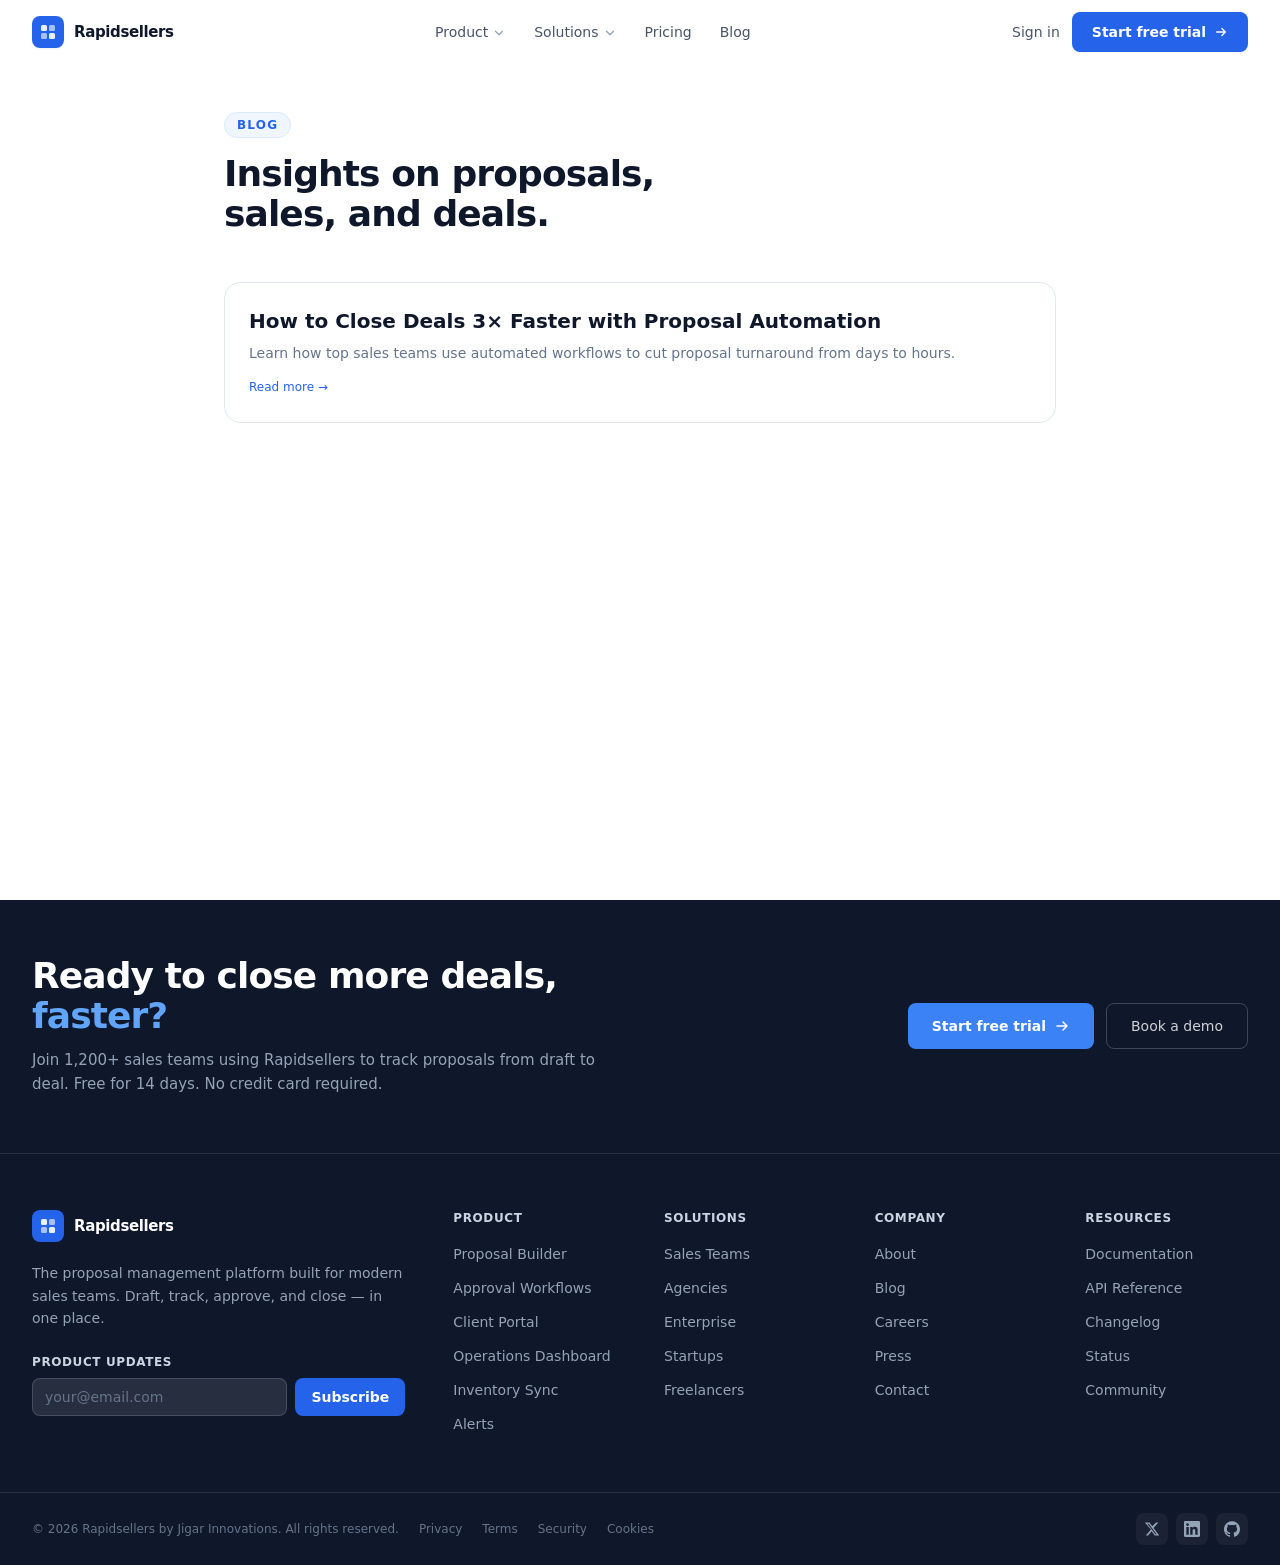
==== blog/index.html @ 8d41ae89 "Refresh Rapidsellers site and add pricing page" ====
<!DOCTYPE html><html lang="en"> <head><meta charset="UTF-8"><meta name="viewport" content="width=device-width, initial-scale=1.0"><meta name="description" content="Automate order processing for Myntra, Amazon, Flipkart, and more with a fast, centralized operations platform built for scale."><title>Blog — Rapidsellers</title><link rel="icon" type="image/svg+xml" href="/favicon.svg"><link rel="preconnect" href="https://fonts.googleapis.com"><link rel="preconnect" href="https://fonts.gstatic.com" crossorigin><link rel="stylesheet" href="/_astro/index.B5_V-yss.css">
<link rel="stylesheet" href="/_astro/faster-deals-automation.BWbL5RlS.css"><script type="module" src="/_astro/hoisted.BjCrbnzM.js"></script></head> <body> <!-- Proposal-themed custom cursor (desktop only) -->   <header id="navbar" class="fixed top-0 left-0 right-0 z-50 transition-all duration-300 bg-white/80 backdrop-blur-md"> <nav class="max-w-7xl mx-auto px-4 sm:px-6 lg:px-8"> <div class="flex items-center justify-between h-16"> <!-- Logo --> <a href="/" class="flex items-center gap-2.5 flex-shrink-0 group"> <div class="w-8 h-8 rounded-lg bg-brand-600 flex items-center justify-center shadow-sm group-hover:shadow-brand-300/40 transition-shadow duration-300"> <svg width="18" height="18" viewBox="0 0 18 18" fill="none" xmlns="http://www.w3.org/2000/svg"> <rect x="2" y="2" width="6" height="6" rx="1.5" fill="white" opacity="0.9"></rect> <rect x="10" y="2" width="6" height="6" rx="1.5" fill="white" opacity="0.6"></rect> <rect x="2" y="10" width="6" height="6" rx="1.5" fill="white" opacity="0.6"></rect> <rect x="10" y="10" width="6" height="6" rx="1.5" fill="white" opacity="0.9"></rect> </svg> </div> <span class="text-[15px] font-bold tracking-tight text-ink">Rapidsellers</span> </a> <!-- Desktop Nav --> <ul class="hidden md:flex items-center gap-1"> <li class="relative dropdown-trigger">  <button class="nav-link flex items-center gap-1 px-3 py-2 rounded-md hover:bg-surface transition-colors"> Product <svg class="w-3.5 h-3.5 text-slate-400 mt-px" fill="none" viewBox="0 0 16 16"> <path d="M4 6l4 4 4-4" stroke="currentColor" stroke-width="1.5" stroke-linecap="round" stroke-linejoin="round"></path> </svg> </button> <div class="dropdown-menu"> <div class="p-1.5"> <a href="#" class="flex flex-col px-3 py-2.5 rounded-lg hover:bg-brand-50 group transition-colors"> <span class="text-sm font-medium text-ink group-hover:text-brand-700 transition-colors">Proposal Builder</span> <span class="text-xs text-muted mt-0.5">Draft winning proposals fast</span> </a><a href="#" class="flex flex-col px-3 py-2.5 rounded-lg hover:bg-brand-50 group transition-colors"> <span class="text-sm font-medium text-ink group-hover:text-brand-700 transition-colors">Approval Workflows</span> <span class="text-xs text-muted mt-0.5">Multi-stage sign-off flows</span> </a><a href="#" class="flex flex-col px-3 py-2.5 rounded-lg hover:bg-brand-50 group transition-colors"> <span class="text-sm font-medium text-ink group-hover:text-brand-700 transition-colors">Client Portal</span> <span class="text-xs text-muted mt-0.5">Shared space for clients</span> </a><a href="#" class="flex flex-col px-3 py-2.5 rounded-lg hover:bg-brand-50 group transition-colors"> <span class="text-sm font-medium text-ink group-hover:text-brand-700 transition-colors">Inventory Sync</span> <span class="text-xs text-muted mt-0.5">Track every revision</span> </a> </div> </div>  </li><li class="relative dropdown-trigger">  <button class="nav-link flex items-center gap-1 px-3 py-2 rounded-md hover:bg-surface transition-colors"> Solutions <svg class="w-3.5 h-3.5 text-slate-400 mt-px" fill="none" viewBox="0 0 16 16"> <path d="M4 6l4 4 4-4" stroke="currentColor" stroke-width="1.5" stroke-linecap="round" stroke-linejoin="round"></path> </svg> </button> <div class="dropdown-menu"> <div class="p-1.5"> <a href="#" class="flex flex-col px-3 py-2.5 rounded-lg hover:bg-brand-50 group transition-colors"> <span class="text-sm font-medium text-ink group-hover:text-brand-700 transition-colors">Sales Teams</span> <span class="text-xs text-muted mt-0.5">Close deals 3× faster</span> </a><a href="#" class="flex flex-col px-3 py-2.5 rounded-lg hover:bg-brand-50 group transition-colors"> <span class="text-sm font-medium text-ink group-hover:text-brand-700 transition-colors">Agencies</span> <span class="text-xs text-muted mt-0.5">Manage 100s of proposals</span> </a><a href="#" class="flex flex-col px-3 py-2.5 rounded-lg hover:bg-brand-50 group transition-colors"> <span class="text-sm font-medium text-ink group-hover:text-brand-700 transition-colors">Enterprise</span> <span class="text-xs text-muted mt-0.5">Custom workflows at scale</span> </a><a href="#" class="flex flex-col px-3 py-2.5 rounded-lg hover:bg-brand-50 group transition-colors"> <span class="text-sm font-medium text-ink group-hover:text-brand-700 transition-colors">Startups</span> <span class="text-xs text-muted mt-0.5">Lightweight, fast setup</span> </a> </div> </div>  </li><li class="relative dropdown-trigger"> <a href="#" class="nav-link px-3 py-2 rounded-md hover:bg-surface transition-colors"> Pricing </a> </li><li class="relative dropdown-trigger"> <a href="/blog" class="nav-link px-3 py-2 rounded-md hover:bg-surface transition-colors"> Blog </a> </li> </ul> <!-- CTA --> <div class="hidden md:flex items-center gap-3"> <a href="#" class="btn-ghost text-sm text-slate-600 hover:text-ink font-medium">Sign in</a> <a href="#" class="btn-primary text-sm">
Start free trial
<svg class="w-3.5 h-3.5" fill="none" viewBox="0 0 16 16"> <path d="M3 8h10M9 4l4 4-4 4" stroke="currentColor" stroke-width="1.5" stroke-linecap="round" stroke-linejoin="round"></path> </svg> </a> </div> <!-- Mobile hamburger --> <button id="menu-btn" class="md:hidden p-2 rounded-lg hover:bg-surface transition-colors" aria-label="Menu"> <svg class="w-5 h-5 text-ink" fill="none" viewBox="0 0 20 20"> <path d="M3 5h14M3 10h14M3 15h14" stroke="currentColor" stroke-width="1.5" stroke-linecap="round"></path> </svg> </button> </div> <!-- Mobile Menu --> <div id="mobile-menu" class="hidden md:hidden border-t border-border pb-4 pt-3"> <div class="space-y-1"> <p class="px-3 py-1.5 text-xs font-semibold text-muted uppercase tracking-wider">Product</p> <a href="#" class="flex items-center gap-2 px-3 py-2 rounded-lg text-sm text-ink hover:bg-surface"> <span class="w-1 h-1 rounded-full bg-brand-400 flex-shrink-0"></span> Proposal Builder </a><a href="#" class="flex items-center gap-2 px-3 py-2 rounded-lg text-sm text-ink hover:bg-surface"> <span class="w-1 h-1 rounded-full bg-brand-400 flex-shrink-0"></span> Approval Workflows </a><a href="#" class="flex items-center gap-2 px-3 py-2 rounded-lg text-sm text-ink hover:bg-surface"> <span class="w-1 h-1 rounded-full bg-brand-400 flex-shrink-0"></span> Client Portal </a><a href="#" class="flex items-center gap-2 px-3 py-2 rounded-lg text-sm text-ink hover:bg-surface"> <span class="w-1 h-1 rounded-full bg-brand-400 flex-shrink-0"></span> Inventory Sync </a> </div><div class="space-y-1"> <p class="px-3 py-1.5 text-xs font-semibold text-muted uppercase tracking-wider">Solutions</p> <a href="#" class="flex items-center gap-2 px-3 py-2 rounded-lg text-sm text-ink hover:bg-surface"> <span class="w-1 h-1 rounded-full bg-brand-400 flex-shrink-0"></span> Sales Teams </a><a href="#" class="flex items-center gap-2 px-3 py-2 rounded-lg text-sm text-ink hover:bg-surface"> <span class="w-1 h-1 rounded-full bg-brand-400 flex-shrink-0"></span> Agencies </a><a href="#" class="flex items-center gap-2 px-3 py-2 rounded-lg text-sm text-ink hover:bg-surface"> <span class="w-1 h-1 rounded-full bg-brand-400 flex-shrink-0"></span> Enterprise </a><a href="#" class="flex items-center gap-2 px-3 py-2 rounded-lg text-sm text-ink hover:bg-surface"> <span class="w-1 h-1 rounded-full bg-brand-400 flex-shrink-0"></span> Startups </a> </div><div class="space-y-1"> <p class="px-3 py-1.5 text-xs font-semibold text-muted uppercase tracking-wider">Pricing</p> <a href="#" class="flex px-3 py-2 rounded-lg text-sm text-ink hover:bg-surface">Pricing</a> </div><div class="space-y-1"> <p class="px-3 py-1.5 text-xs font-semibold text-muted uppercase tracking-wider">Blog</p> <a href="/blog" class="flex px-3 py-2 rounded-lg text-sm text-ink hover:bg-surface">Blog</a> </div> <div class="px-3 pt-4 space-y-2 border-t border-border mt-3"> <a href="#" class="block text-center py-2.5 text-sm font-medium text-ink">Sign in</a> <a href="#" class="btn-primary w-full justify-center">Start free trial</a> </div> </div> </nav> </header> <main class="pt-28 pb-20 min-h-screen"> <div class="max-w-4xl mx-auto px-4 sm:px-6 lg:px-8"> <div class="mb-12"> <span class="section-label mb-4 inline-flex">Blog</span> <h1 class="text-4xl font-black text-ink tracking-tight">Insights on proposals,<br>sales, and deals.</h1> </div> <ul class="space-y-6"> <li> <a href="/blog/faster-deals-automation" class="block card-feature p-6 group"> <h2 class="text-xl font-bold text-ink group-hover:text-brand-600 transition-colors">How to Close Deals 3× Faster with Proposal Automation</h2> <p class="text-muted text-sm mt-2">Learn how top sales teams use automated workflows to cut proposal turnaround from days to hours.</p> <span class="btn-ghost mt-4 inline-flex text-xs">Read more →</span> </a> </li> </ul> </div> </main> <footer class="bg-ink text-white"> <!-- Top CTA strip --> <div class="border-b border-white/10"> <div class="max-w-7xl mx-auto px-4 sm:px-6 lg:px-8 py-14"> <div class="flex flex-col lg:flex-row items-start lg:items-center justify-between gap-8"> <div class="max-w-xl"> <h2 class="text-3xl sm:text-4xl font-black tracking-tight leading-tight">
Ready to close more deals,<br> <span class="text-brand-400">faster?</span> </h2> <p class="text-slate-400 mt-3 text-[15px] leading-relaxed">
Join 1,200+ sales teams using Rapidsellers to track proposals from draft to deal.
            Free for 14 days. No credit card required.
</p> </div> <div class="flex flex-wrap gap-3 flex-shrink-0"> <a href="#" class="inline-flex items-center gap-2 bg-brand-500 hover:bg-brand-400 text-white font-semibold text-sm px-6 py-3 rounded-lg transition-all duration-200 hover:shadow-lg hover:shadow-brand-900/30 hover:-translate-y-px">
Start free trial
<svg class="w-4 h-4" fill="none" viewBox="0 0 16 16"> <path d="M3 8h10M9 4l4 4-4 4" stroke="currentColor" stroke-width="1.5" stroke-linecap="round" stroke-linejoin="round"></path> </svg> </a> <a href="#" class="inline-flex items-center gap-2 text-white/80 hover:text-white border border-white/20 hover:border-white/40 text-sm font-medium px-6 py-3 rounded-lg transition-all duration-200">
Book a demo
</a> </div> </div> </div> </div> <!-- Main footer grid --> <div class="max-w-7xl mx-auto px-4 sm:px-6 lg:px-8 py-14"> <div class="grid grid-cols-2 md:grid-cols-6 gap-8 lg:gap-12"> <!-- Brand column --> <div class="col-span-2"> <!-- Logo --> <a href="/" class="flex items-center gap-2.5 group mb-5"> <div class="w-8 h-8 rounded-lg bg-brand-600 flex items-center justify-center"> <svg width="18" height="18" viewBox="0 0 18 18" fill="none"> <rect x="2" y="2" width="6" height="6" rx="1.5" fill="white" opacity="0.9"></rect> <rect x="10" y="2" width="6" height="6" rx="1.5" fill="white" opacity="0.6"></rect> <rect x="2" y="10" width="6" height="6" rx="1.5" fill="white" opacity="0.6"></rect> <rect x="10" y="10" width="6" height="6" rx="1.5" fill="white" opacity="0.9"></rect> </svg> </div> <span class="text-[15px] font-bold tracking-tight text-white">Rapidsellers</span> </a> <p class="text-slate-400 text-sm leading-relaxed mb-6">
The proposal management platform built for modern sales teams. Draft, track, approve, and close — in one place.
</p> <!-- Newsletter --> <div class="space-y-2"> <p class="text-xs font-semibold text-slate-300 uppercase tracking-wider">Product updates</p> <div class="flex gap-2"> <input type="email" placeholder="your@email.com" class="flex-1 bg-white/10 border border-white/15 text-white placeholder-slate-500 text-sm px-3 py-2 rounded-lg focus:outline-none focus:border-brand-500 focus:ring-1 focus:ring-brand-500/50 transition-all"> <button class="bg-brand-600 hover:bg-brand-500 text-white text-sm font-semibold px-4 py-2 rounded-lg transition-colors flex-shrink-0">
Subscribe
</button> </div> </div> </div> <!-- Link columns --> <div class="col-span-1"> <h3 class="text-xs font-semibold text-slate-300 uppercase tracking-wider mb-4">Product</h3> <ul class="space-y-2.5"> <li> <a href="#" class="text-sm text-slate-400 hover:text-white transition-colors duration-150"> Proposal Builder </a> </li><li> <a href="#" class="text-sm text-slate-400 hover:text-white transition-colors duration-150"> Approval Workflows </a> </li><li> <a href="#" class="text-sm text-slate-400 hover:text-white transition-colors duration-150"> Client Portal </a> </li><li> <a href="#" class="text-sm text-slate-400 hover:text-white transition-colors duration-150"> Operations Dashboard </a> </li><li> <a href="#" class="text-sm text-slate-400 hover:text-white transition-colors duration-150"> Inventory Sync </a> </li><li> <a href="#" class="text-sm text-slate-400 hover:text-white transition-colors duration-150"> Alerts </a> </li> </ul> </div><div class="col-span-1"> <h3 class="text-xs font-semibold text-slate-300 uppercase tracking-wider mb-4">Solutions</h3> <ul class="space-y-2.5"> <li> <a href="#" class="text-sm text-slate-400 hover:text-white transition-colors duration-150"> Sales Teams </a> </li><li> <a href="#" class="text-sm text-slate-400 hover:text-white transition-colors duration-150"> Agencies </a> </li><li> <a href="#" class="text-sm text-slate-400 hover:text-white transition-colors duration-150"> Enterprise </a> </li><li> <a href="#" class="text-sm text-slate-400 hover:text-white transition-colors duration-150"> Startups </a> </li><li> <a href="#" class="text-sm text-slate-400 hover:text-white transition-colors duration-150"> Freelancers </a> </li> </ul> </div><div class="col-span-1"> <h3 class="text-xs font-semibold text-slate-300 uppercase tracking-wider mb-4">Company</h3> <ul class="space-y-2.5"> <li> <a href="#" class="text-sm text-slate-400 hover:text-white transition-colors duration-150"> About </a> </li><li> <a href="/blog" class="text-sm text-slate-400 hover:text-white transition-colors duration-150"> Blog </a> </li><li> <a href="#" class="text-sm text-slate-400 hover:text-white transition-colors duration-150"> Careers </a> </li><li> <a href="#" class="text-sm text-slate-400 hover:text-white transition-colors duration-150"> Press </a> </li><li> <a href="#" class="text-sm text-slate-400 hover:text-white transition-colors duration-150"> Contact </a> </li> </ul> </div><div class="col-span-1"> <h3 class="text-xs font-semibold text-slate-300 uppercase tracking-wider mb-4">Resources</h3> <ul class="space-y-2.5"> <li> <a href="#" class="text-sm text-slate-400 hover:text-white transition-colors duration-150"> Documentation </a> </li><li> <a href="#" class="text-sm text-slate-400 hover:text-white transition-colors duration-150"> API Reference </a> </li><li> <a href="#" class="text-sm text-slate-400 hover:text-white transition-colors duration-150"> Changelog </a> </li><li> <a href="#" class="text-sm text-slate-400 hover:text-white transition-colors duration-150"> Status </a> </li><li> <a href="#" class="text-sm text-slate-400 hover:text-white transition-colors duration-150"> Community </a> </li> </ul> </div> </div> </div> <!-- Bottom bar --> <div class="border-t border-white/10"> <div class="max-w-7xl mx-auto px-4 sm:px-6 lg:px-8 py-5"> <div class="flex flex-col sm:flex-row items-center justify-between gap-4"> <div class="flex flex-wrap items-center gap-x-5 gap-y-2 text-xs text-slate-500"> <span>© 2026 Rapidsellers by Jigar Innovations. All rights reserved.</span> <a href="#" class="hover:text-slate-300 transition-colors">Privacy</a> <a href="#" class="hover:text-slate-300 transition-colors">Terms</a> <a href="#" class="hover:text-slate-300 transition-colors">Security</a> <a href="#" class="hover:text-slate-300 transition-colors">Cookies</a> </div> <!-- Socials --> <div class="flex items-center gap-2"> <a href="#" aria-label="Twitter / X" class="w-8 h-8 rounded-lg bg-white/5 hover:bg-white/15 text-slate-400 hover:text-white flex items-center justify-center transition-all duration-150"><svg class="w-4 h-4" fill="currentColor" viewBox="0 0 24 24"><path d="M18.244 2.25h3.308l-7.227 8.26 8.502 11.24H16.17l-4.714-6.231-5.401 6.231H2.746l7.73-8.835L1.254 2.25H8.08l4.253 5.622 5.911-5.622zm-1.161 17.52h1.833L7.084 4.126H5.117z"/></svg></a><a href="#" aria-label="LinkedIn" class="w-8 h-8 rounded-lg bg-white/5 hover:bg-white/15 text-slate-400 hover:text-white flex items-center justify-center transition-all duration-150"><svg class="w-4 h-4" fill="currentColor" viewBox="0 0 24 24"><path d="M20.447 20.452h-3.554v-5.569c0-1.328-.027-3.037-1.852-3.037-1.853 0-2.136 1.445-2.136 2.939v5.667H9.351V9h3.414v1.561h.046c.477-.9 1.637-1.85 3.37-1.85 3.601 0 4.267 2.37 4.267 5.455v6.286zM5.337 7.433a2.062 2.062 0 0 1-2.063-2.065 2.064 2.064 0 1 1 2.063 2.065zm1.782 13.019H3.555V9h3.564v11.452zM22.225 0H1.771C.792 0 0 .774 0 1.729v20.542C0 23.227.792 24 1.771 24h20.451C23.2 24 24 23.227 24 22.271V1.729C24 .774 23.2 0 22.222 0h.003z"/></svg></a><a href="#" aria-label="GitHub" class="w-8 h-8 rounded-lg bg-white/5 hover:bg-white/15 text-slate-400 hover:text-white flex items-center justify-center transition-all duration-150"><svg class="w-4 h-4" fill="currentColor" viewBox="0 0 24 24"><path d="M12 .297c-6.63 0-12 5.373-12 12 0 5.303 3.438 9.8 8.205 11.385.6.113.82-.258.82-.577 0-.285-.01-1.04-.015-2.04-3.338.724-4.042-1.61-4.042-1.61C4.422 18.07 3.633 17.7 3.633 17.7c-1.087-.744.084-.729.084-.729 1.205.084 1.838 1.236 1.838 1.236 1.07 1.835 2.809 1.305 3.495.998.108-.776.417-1.305.76-1.605-2.665-.3-5.466-1.332-5.466-5.93 0-1.31.465-2.38 1.235-3.22-.135-.303-.54-1.523.105-3.176 0 0 1.005-.322 3.3 1.23.96-.267 1.98-.399 3-.405 1.02.006 2.04.138 3 .405 2.28-1.552 3.285-1.23 3.285-1.23.645 1.653.24 2.873.12 3.176.765.84 1.23 1.91 1.23 3.22 0 4.61-2.805 5.625-5.475 5.92.42.36.81 1.096.81 2.22 0 1.606-.015 2.896-.015 3.286 0 .315.21.69.825.57C20.565 22.092 24 17.592 24 12.297c0-6.627-5.373-12-12-12"/></svg></a> </div> </div> </div> </div> </footer>    </body> </html>
---- _astro/index.B5_V-yss.css ----
#navbar.scrolled{box-shadow:0 1px 12px #0f172a0f;background:#fffffff5;backdrop-filter:blur(12px)}*,:before,:after{--tw-border-spacing-x: 0;--tw-border-spacing-y: 0;--tw-translate-x: 0;--tw-translate-y: 0;--tw-rotate: 0;--tw-skew-x: 0;--tw-skew-y: 0;--tw-scale-x: 1;--tw-scale-y: 1;--tw-pan-x: ;--tw-pan-y: ;--tw-pinch-zoom: ;--tw-scroll-snap-strictness: proximity;--tw-gradient-from-position: ;--tw-gradient-via-position: ;--tw-gradient-to-position: ;--tw-ordinal: ;--tw-slashed-zero: ;--tw-numeric-figure: ;--tw-numeric-spacing: ;--tw-numeric-fraction: ;--tw-ring-inset: ;--tw-ring-offset-width: 0px;--tw-ring-offset-color: #fff;--tw-ring-color: rgb(59 130 246 / .5);--tw-ring-offset-shadow: 0 0 #0000;--tw-ring-shadow: 0 0 #0000;--tw-shadow: 0 0 #0000;--tw-shadow-colored: 0 0 #0000;--tw-blur: ;--tw-brightness: ;--tw-contrast: ;--tw-grayscale: ;--tw-hue-rotate: ;--tw-invert: ;--tw-saturate: ;--tw-sepia: ;--tw-drop-shadow: ;--tw-backdrop-blur: ;--tw-backdrop-brightness: ;--tw-backdrop-contrast: ;--tw-backdrop-grayscale: ;--tw-backdrop-hue-rotate: ;--tw-backdrop-invert: ;--tw-backdrop-opacity: ;--tw-backdrop-saturate: ;--tw-backdrop-sepia: ;--tw-contain-size: ;--tw-contain-layout: ;--tw-contain-paint: ;--tw-contain-style: }::backdrop{--tw-border-spacing-x: 0;--tw-border-spacing-y: 0;--tw-translate-x: 0;--tw-translate-y: 0;--tw-rotate: 0;--tw-skew-x: 0;--tw-skew-y: 0;--tw-scale-x: 1;--tw-scale-y: 1;--tw-pan-x: ;--tw-pan-y: ;--tw-pinch-zoom: ;--tw-scroll-snap-strictness: proximity;--tw-gradient-from-position: ;--tw-gradient-via-position: ;--tw-gradient-to-position: ;--tw-ordinal: ;--tw-slashed-zero: ;--tw-numeric-figure: ;--tw-numeric-spacing: ;--tw-numeric-fraction: ;--tw-ring-inset: ;--tw-ring-offset-width: 0px;--tw-ring-offset-color: #fff;--tw-ring-color: rgb(59 130 246 / .5);--tw-ring-offset-shadow: 0 0 #0000;--tw-ring-shadow: 0 0 #0000;--tw-shadow: 0 0 #0000;--tw-shadow-colored: 0 0 #0000;--tw-blur: ;--tw-brightness: ;--tw-contrast: ;--tw-grayscale: ;--tw-hue-rotate: ;--tw-invert: ;--tw-saturate: ;--tw-sepia: ;--tw-drop-shadow: ;--tw-backdrop-blur: ;--tw-backdrop-brightness: ;--tw-backdrop-contrast: ;--tw-backdrop-grayscale: ;--tw-backdrop-hue-rotate: ;--tw-backdrop-invert: ;--tw-backdrop-opacity: ;--tw-backdrop-saturate: ;--tw-backdrop-sepia: ;--tw-contain-size: ;--tw-contain-layout: ;--tw-contain-paint: ;--tw-contain-style: }*,:before,:after{box-sizing:border-box;border-width:0;border-style:solid;border-color:#e5e7eb}:before,:after{--tw-content: ""}html,:host{line-height:1.5;-webkit-text-size-adjust:100%;-moz-tab-size:4;-o-tab-size:4;tab-size:4;font-family:ui-sans-serif,system-ui,sans-serif,"Apple Color Emoji","Segoe UI Emoji",Segoe UI Symbol,"Noto Color Emoji";font-feature-settings:normal;font-variation-settings:normal;-webkit-tap-highlight-color:transparent}body{margin:0;line-height:inherit}hr{height:0;color:inherit;border-top-width:1px}abbr:where([title]){-webkit-text-decoration:underline dotted;text-decoration:underline dotted}h1,h2,h3,h4,h5,h6{font-size:inherit;font-weight:inherit}a{color:inherit;text-decoration:inherit}b,strong{font-weight:bolder}code,kbd,samp,pre{font-family:JetBrains Mono,monospace;font-feature-settings:normal;font-variation-settings:normal;font-size:1em}small{font-size:80%}sub,sup{font-size:75%;line-height:0;position:relative;vertical-align:baseline}sub{bottom:-.25em}sup{top:-.5em}table{text-indent:0;border-color:inherit;border-collapse:collapse}button,input,optgroup,select,textarea{font-family:inherit;font-feature-settings:inherit;font-variation-settings:inherit;font-size:100%;font-weight:inherit;line-height:inherit;letter-spacing:inherit;color:inherit;margin:0;padding:0}button,select{text-transform:none}button,input:where([type=button]),input:where([type=reset]),input:where([type=submit]){-webkit-appearance:button;background-color:transparent;background-image:none}:-moz-focusring{outline:auto}:-moz-ui-invalid{box-shadow:none}progress{vertical-align:baseline}::-webkit-inner-spin-button,::-webkit-outer-spin-button{height:auto}[type=search]{-webkit-appearance:textfield;outline-offset:-2px}::-webkit-search-decoration{-webkit-appearance:none}::-webkit-file-upload-button{-webkit-appearance:button;font:inherit}summary{display:list-item}blockquote,dl,dd,h1,h2,h3,h4,h5,h6,hr,figure,p,pre{margin:0}fieldset{margin:0;padding:0}legend{padding:0}ol,ul,menu{list-style:none;margin:0;padding:0}dialog{padding:0}textarea{resize:vertical}input::-moz-placeholder,textarea::-moz-placeholder{opacity:1;color:#9ca3af}input::placeholder,textarea::placeholder{opacity:1;color:#9ca3af}button,[role=button]{cursor:pointer}:disabled{cursor:default}img,svg,video,canvas,audio,iframe,embed,object{display:block;vertical-align:middle}img,video{max-width:100%;height:auto}[hidden]:where(:not([hidden=until-found])){display:none}*{box-sizing:border-box}html{scroll-behavior:smooth;-webkit-font-smoothing:antialiased}body{--tw-bg-opacity: 1;background-color:rgb(255 255 255 / var(--tw-bg-opacity, 1));font-family:Inter,system-ui,sans-serif;--tw-text-opacity: 1;color:rgb(15 23 42 / var(--tw-text-opacity, 1))}.nav-link{position:relative;font-size:.875rem;line-height:1.25rem;font-weight:500;--tw-text-opacity: 1;color:rgb(71 85 105 / var(--tw-text-opacity, 1));transition-property:color,background-color,border-color,text-decoration-color,fill,stroke;transition-timing-function:cubic-bezier(.4,0,.2,1);transition-duration:.15s}.nav-link:hover{--tw-text-opacity: 1;color:rgb(15 23 42 / var(--tw-text-opacity, 1))}.nav-link:after{content:"";position:absolute;bottom:0;left:0;height:1px;width:0px;--tw-bg-opacity: 1;background-color:rgb(37 99 235 / var(--tw-bg-opacity, 1));transition-property:all;transition-timing-function:cubic-bezier(.4,0,.2,1);transition-duration:.2s}.nav-link:hover:after{width:100%}.btn-primary{display:inline-flex;align-items:center;gap:.5rem;border-radius:.5rem;--tw-bg-opacity: 1;background-color:rgb(37 99 235 / var(--tw-bg-opacity, 1));padding:.625rem 1.25rem;font-size:.875rem;line-height:1.25rem;font-weight:600;--tw-text-opacity: 1;color:rgb(255 255 255 / var(--tw-text-opacity, 1));transition-property:all;transition-timing-function:cubic-bezier(.4,0,.2,1);transition-duration:.2s}.btn-primary:hover{--tw-translate-y: -1px;transform:translate(var(--tw-translate-x),var(--tw-translate-y)) rotate(var(--tw-rotate)) skew(var(--tw-skew-x)) skewY(var(--tw-skew-y)) scaleX(var(--tw-scale-x)) scaleY(var(--tw-scale-y));--tw-bg-opacity: 1;background-color:rgb(29 78 216 / var(--tw-bg-opacity, 1));--tw-shadow: 0 10px 15px -3px rgb(0 0 0 / .1), 0 4px 6px -4px rgb(0 0 0 / .1);--tw-shadow-colored: 0 10px 15px -3px var(--tw-shadow-color), 0 4px 6px -4px var(--tw-shadow-color);box-shadow:var(--tw-ring-offset-shadow, 0 0 #0000),var(--tw-ring-shadow, 0 0 #0000),var(--tw-shadow);--tw-shadow-color: #bfdbfe;--tw-shadow: var(--tw-shadow-colored)}.btn-primary:active{--tw-translate-y: 0px;transform:translate(var(--tw-translate-x),var(--tw-translate-y)) rotate(var(--tw-rotate)) skew(var(--tw-skew-x)) skewY(var(--tw-skew-y)) scaleX(var(--tw-scale-x)) scaleY(var(--tw-scale-y))}.btn-secondary{display:inline-flex;align-items:center;gap:.5rem;border-radius:.5rem;border-width:1px;--tw-border-opacity: 1;border-color:rgb(226 232 240 / var(--tw-border-opacity, 1));padding:.625rem 1.25rem;font-size:.875rem;line-height:1.25rem;font-weight:600;--tw-text-opacity: 1;color:rgb(15 23 42 / var(--tw-text-opacity, 1));transition-property:all;transition-timing-function:cubic-bezier(.4,0,.2,1);transition-duration:.2s}.btn-secondary:hover{--tw-border-opacity: 1;border-color:rgb(203 213 225 / var(--tw-border-opacity, 1));--tw-bg-opacity: 1;background-color:rgb(248 250 252 / var(--tw-bg-opacity, 1))}.btn-ghost{display:inline-flex;align-items:center;gap:.375rem;font-size:.875rem;line-height:1.25rem;font-weight:500;--tw-text-opacity: 1;color:rgb(37 99 235 / var(--tw-text-opacity, 1));transition-property:color,background-color,border-color,text-decoration-color,fill,stroke;transition-timing-function:cubic-bezier(.4,0,.2,1);transition-duration:.15s}.btn-ghost:hover{--tw-text-opacity: 1;color:rgb(29 78 216 / var(--tw-text-opacity, 1))}.card-glass{border-radius:1rem;border-width:1px;border-color:#fff9;background-color:#fffc;--tw-shadow: 0 1px 2px 0 rgb(0 0 0 / .05);--tw-shadow-colored: 0 1px 2px 0 var(--tw-shadow-color);box-shadow:var(--tw-ring-offset-shadow, 0 0 #0000),var(--tw-ring-shadow, 0 0 #0000),var(--tw-shadow);--tw-backdrop-blur: blur(4px);backdrop-filter:var(--tw-backdrop-blur) var(--tw-backdrop-brightness) var(--tw-backdrop-contrast) var(--tw-backdrop-grayscale) var(--tw-backdrop-hue-rotate) var(--tw-backdrop-invert) var(--tw-backdrop-opacity) var(--tw-backdrop-saturate) var(--tw-backdrop-sepia)}.card-feature{border-radius:1rem;border-width:1px;--tw-border-opacity: 1;border-color:rgb(226 232 240 / var(--tw-border-opacity, 1));--tw-bg-opacity: 1;background-color:rgb(255 255 255 / var(--tw-bg-opacity, 1));padding:1.5rem;transition-property:all;transition-timing-function:cubic-bezier(.4,0,.2,1);transition-duration:.3s}.card-feature:hover{--tw-translate-y: -.25rem;transform:translate(var(--tw-translate-x),var(--tw-translate-y)) rotate(var(--tw-rotate)) skew(var(--tw-skew-x)) skewY(var(--tw-skew-y)) scaleX(var(--tw-scale-x)) scaleY(var(--tw-scale-y));--tw-shadow: 0 10px 15px -3px rgb(0 0 0 / .1), 0 4px 6px -4px rgb(0 0 0 / .1);--tw-shadow-colored: 0 10px 15px -3px var(--tw-shadow-color), 0 4px 6px -4px var(--tw-shadow-color);box-shadow:var(--tw-ring-offset-shadow, 0 0 #0000),var(--tw-ring-shadow, 0 0 #0000),var(--tw-shadow);--tw-shadow-color: rgb(219 234 254 / .5);--tw-shadow: var(--tw-shadow-colored)}.section-label{display:inline-flex;align-items:center;gap:.5rem;border-radius:9999px;border-width:1px;--tw-border-opacity: 1;border-color:rgb(219 234 254 / var(--tw-border-opacity, 1));--tw-bg-opacity: 1;background-color:rgb(239 246 255 / var(--tw-bg-opacity, 1));padding:.25rem .75rem;font-size:.75rem;line-height:1rem;font-weight:600;text-transform:uppercase;letter-spacing:.1em;--tw-text-opacity: 1;color:rgb(37 99 235 / var(--tw-text-opacity, 1))}.hero-orb{pointer-events:none;position:absolute;border-radius:9999px;opacity:.3;--tw-blur: blur(64px);filter:var(--tw-blur) var(--tw-brightness) var(--tw-contrast) var(--tw-grayscale) var(--tw-hue-rotate) var(--tw-invert) var(--tw-saturate) var(--tw-sepia) var(--tw-drop-shadow)}.marquee-track{display:flex;width:-moz-max-content;width:max-content;animation:slideLeft 35s linear infinite}.marquee-track:hover{animation-play-state:paused}.status-pill{display:inline-flex;align-items:center;gap:.375rem;border-radius:9999px;padding:.25rem .625rem;font-size:.75rem;line-height:1rem;font-weight:600}.status-sent{display:inline-flex;align-items:center;gap:.375rem;border-radius:9999px;--tw-bg-opacity: 1;background-color:rgb(239 246 255 / var(--tw-bg-opacity, 1));padding:.25rem .625rem;font-size:.75rem;line-height:1rem;font-weight:600;--tw-text-opacity: 1;color:rgb(29 78 216 / var(--tw-text-opacity, 1))}.status-approved{display:inline-flex;align-items:center;gap:.375rem;border-radius:9999px;--tw-bg-opacity: 1;background-color:rgb(240 253 244 / var(--tw-bg-opacity, 1));padding:.25rem .625rem;font-size:.75rem;line-height:1rem;font-weight:600;--tw-text-opacity: 1;color:rgb(21 128 61 / var(--tw-text-opacity, 1))}.status-review{display:inline-flex;align-items:center;gap:.375rem;border-radius:9999px;--tw-bg-opacity: 1;background-color:rgb(255 251 235 / var(--tw-bg-opacity, 1));padding:.25rem .625rem;font-size:.75rem;line-height:1rem;font-weight:600;--tw-text-opacity: 1;color:rgb(180 83 9 / var(--tw-text-opacity, 1))}.reveal{opacity:0;transform:translateY(24px);transition:opacity .6s ease,transform .6s ease}.reveal.visible{opacity:1;transform:translateY(0)}.pointer-events-none{pointer-events:none}.visible{visibility:visible}.fixed{position:fixed}.absolute{position:absolute}.relative{position:relative}.inset-0{inset:0}.-bottom-2{bottom:-.5rem}.-bottom-24{bottom:-6rem}.-bottom-4{bottom:-1rem}.-left-32{left:-8rem}.-left-6{left:-1.5rem}.-right-4{right:-1rem}.-right-48{right:-12rem}.-top-32{top:-8rem}.-top-4{top:-1rem}.bottom-0{bottom:0}.left-0{left:0}.left-1\/4{left:25%}.right-0{right:0}.top-0{top:0}.top-1\/3{top:33.333333%}.z-10{z-index:10}.z-50{z-index:50}.col-span-1{grid-column:span 1 / span 1}.col-span-2{grid-column:span 2 / span 2}.mx-5{margin-left:1.25rem;margin-right:1.25rem}.mx-auto{margin-left:auto;margin-right:auto}.mb-0\.5{margin-bottom:.125rem}.mb-12{margin-bottom:3rem}.mb-2{margin-bottom:.5rem}.mb-4{margin-bottom:1rem}.mb-5{margin-bottom:1.25rem}.mb-6{margin-bottom:1.5rem}.ml-1{margin-left:.25rem}.ml-2{margin-left:.5rem}.mt-0\.5{margin-top:.125rem}.mt-1{margin-top:.25rem}.mt-2{margin-top:.5rem}.mt-20{margin-top:5rem}.mt-3{margin-top:.75rem}.mt-4{margin-top:1rem}.mt-px{margin-top:1px}.block{display:block}.inline-block{display:inline-block}.flex{display:flex}.inline-flex{display:inline-flex}.grid{display:grid}.hidden{display:none}.h-1{height:.25rem}.h-1\.5{height:.375rem}.h-12{height:3rem}.h-16{height:4rem}.h-3{height:.75rem}.h-3\.5{height:.875rem}.h-4{height:1rem}.h-5{height:1.25rem}.h-7{height:1.75rem}.h-8{height:2rem}.h-9{height:2.25rem}.h-\[300px\]{height:300px}.h-\[500px\]{height:500px}.h-\[600px\]{height:600px}.min-h-screen{min-height:100vh}.w-1{width:.25rem}.w-1\.5{width:.375rem}.w-24{width:6rem}.w-3{width:.75rem}.w-3\.5{width:.875rem}.w-4{width:1rem}.w-5{width:1.25rem}.w-7{width:1.75rem}.w-8{width:2rem}.w-9{width:2.25rem}.w-\[300px\]{width:300px}.w-\[500px\]{width:500px}.w-\[600px\]{width:600px}.w-full{width:100%}.max-w-4xl{max-width:56rem}.max-w-7xl{max-width:80rem}.max-w-lg{max-width:32rem}.max-w-xl{max-width:36rem}.flex-1{flex:1 1 0%}.flex-shrink-0{flex-shrink:0}.transform{transform:translate(var(--tw-translate-x),var(--tw-translate-y)) rotate(var(--tw-rotate)) skew(var(--tw-skew-x)) skewY(var(--tw-skew-y)) scaleX(var(--tw-scale-x)) scaleY(var(--tw-scale-y))}@keyframes float{0%,to{transform:translateY(0)}50%{transform:translateY(-10px)}}.animate-float{animation:float 6s ease-in-out infinite}.animate-pulse{animation:pulse 2s cubic-bezier(.4,0,.6,1) infinite}@keyframes pulse{50%{opacity:.5}}.animate-pulse-slow{animation:pulse 4s ease-in-out infinite}.cursor-pointer{cursor:pointer}.grid-cols-2{grid-template-columns:repeat(2,minmax(0,1fr))}.flex-col{flex-direction:column}.flex-wrap{flex-wrap:wrap}.items-start{align-items:flex-start}.items-end{align-items:flex-end}.items-center{align-items:center}.justify-center{justify-content:center}.justify-between{justify-content:space-between}.gap-1{gap:.25rem}.gap-1\.5{gap:.375rem}.gap-12{gap:3rem}.gap-2{gap:.5rem}.gap-2\.5{gap:.625rem}.gap-3{gap:.75rem}.gap-4{gap:1rem}.gap-6{gap:1.5rem}.gap-8{gap:2rem}.gap-x-5{-moz-column-gap:1.25rem;column-gap:1.25rem}.gap-y-2{row-gap:.5rem}.-space-x-2>:not([hidden])~:not([hidden]){--tw-space-x-reverse: 0;margin-right:calc(-.5rem * var(--tw-space-x-reverse));margin-left:calc(-.5rem * calc(1 - var(--tw-space-x-reverse)))}.space-y-1>:not([hidden])~:not([hidden]){--tw-space-y-reverse: 0;margin-top:calc(.25rem * calc(1 - var(--tw-space-y-reverse)));margin-bottom:calc(.25rem * var(--tw-space-y-reverse))}.space-y-2>:not([hidden])~:not([hidden]){--tw-space-y-reverse: 0;margin-top:calc(.5rem * calc(1 - var(--tw-space-y-reverse)));margin-bottom:calc(.5rem * var(--tw-space-y-reverse))}.space-y-2\.5>:not([hidden])~:not([hidden]){--tw-space-y-reverse: 0;margin-top:calc(.625rem * calc(1 - var(--tw-space-y-reverse)));margin-bottom:calc(.625rem * var(--tw-space-y-reverse))}.space-y-4>:not([hidden])~:not([hidden]){--tw-space-y-reverse: 0;margin-top:calc(1rem * calc(1 - var(--tw-space-y-reverse)));margin-bottom:calc(1rem * var(--tw-space-y-reverse))}.space-y-6>:not([hidden])~:not([hidden]){--tw-space-y-reverse: 0;margin-top:calc(1.5rem * calc(1 - var(--tw-space-y-reverse)));margin-bottom:calc(1.5rem * var(--tw-space-y-reverse))}.space-y-8>:not([hidden])~:not([hidden]){--tw-space-y-reverse: 0;margin-top:calc(2rem * calc(1 - var(--tw-space-y-reverse)));margin-bottom:calc(2rem * var(--tw-space-y-reverse))}.overflow-hidden{overflow:hidden}.whitespace-nowrap{white-space:nowrap}.rounded-2xl{border-radius:1rem}.rounded-full{border-radius:9999px}.rounded-lg{border-radius:.5rem}.rounded-md{border-radius:.375rem}.rounded-sm{border-radius:.125rem}.rounded-xl{border-radius:.75rem}.border{border-width:1px}.border-2{border-width:2px}.border-b{border-bottom-width:1px}.border-t{border-top-width:1px}.border-blue-100\/80{border-color:#dbeafecc}.border-border{--tw-border-opacity: 1;border-color:rgb(226 232 240 / var(--tw-border-opacity, 1))}.border-brand-100{--tw-border-opacity: 1;border-color:rgb(219 234 254 / var(--tw-border-opacity, 1))}.border-green-100{--tw-border-opacity: 1;border-color:rgb(220 252 231 / var(--tw-border-opacity, 1))}.border-green-100\/80{border-color:#dcfce7cc}.border-white{--tw-border-opacity: 1;border-color:rgb(255 255 255 / var(--tw-border-opacity, 1))}.border-white\/10{border-color:#ffffff1a}.border-white\/15{border-color:#ffffff26}.border-white\/20{border-color:#fff3}.bg-amber-400{--tw-bg-opacity: 1;background-color:rgb(251 191 36 / var(--tw-bg-opacity, 1))}.bg-amber-500{--tw-bg-opacity: 1;background-color:rgb(245 158 11 / var(--tw-bg-opacity, 1))}.bg-blue-100{--tw-bg-opacity: 1;background-color:rgb(219 234 254 / var(--tw-bg-opacity, 1))}.bg-blue-500{--tw-bg-opacity: 1;background-color:rgb(59 130 246 / var(--tw-bg-opacity, 1))}.bg-brand-200{--tw-bg-opacity: 1;background-color:rgb(191 219 254 / var(--tw-bg-opacity, 1))}.bg-brand-400{--tw-bg-opacity: 1;background-color:rgb(96 165 250 / var(--tw-bg-opacity, 1))}.bg-brand-50\/60{background-color:#eff6ff99}.bg-brand-500{--tw-bg-opacity: 1;background-color:rgb(59 130 246 / var(--tw-bg-opacity, 1))}.bg-brand-600{--tw-bg-opacity: 1;background-color:rgb(37 99 235 / var(--tw-bg-opacity, 1))}.bg-green-100{--tw-bg-opacity: 1;background-color:rgb(220 252 231 / var(--tw-bg-opacity, 1))}.bg-green-400{--tw-bg-opacity: 1;background-color:rgb(74 222 128 / var(--tw-bg-opacity, 1))}.bg-green-50\/60{background-color:#f0fdf499}.bg-green-500{--tw-bg-opacity: 1;background-color:rgb(34 197 94 / var(--tw-bg-opacity, 1))}.bg-green-600{--tw-bg-opacity: 1;background-color:rgb(22 163 74 / var(--tw-bg-opacity, 1))}.bg-indigo-100{--tw-bg-opacity: 1;background-color:rgb(224 231 255 / var(--tw-bg-opacity, 1))}.bg-ink{--tw-bg-opacity: 1;background-color:rgb(15 23 42 / var(--tw-bg-opacity, 1))}.bg-red-400{--tw-bg-opacity: 1;background-color:rgb(248 113 113 / var(--tw-bg-opacity, 1))}.bg-slate-200{--tw-bg-opacity: 1;background-color:rgb(226 232 240 / var(--tw-bg-opacity, 1))}.bg-surface\/50{background-color:#f8fafc80}.bg-surface\/60{background-color:#f8fafc99}.bg-white{--tw-bg-opacity: 1;background-color:rgb(255 255 255 / var(--tw-bg-opacity, 1))}.bg-white\/10{background-color:#ffffff1a}.bg-white\/5{background-color:#ffffff0d}.bg-white\/80{background-color:#fffc}.bg-gradient-to-l{background-image:linear-gradient(to left,var(--tw-gradient-stops))}.bg-gradient-to-r{background-image:linear-gradient(to right,var(--tw-gradient-stops))}.from-white{--tw-gradient-from: #fff var(--tw-gradient-from-position);--tw-gradient-to: rgb(255 255 255 / 0) var(--tw-gradient-to-position);--tw-gradient-stops: var(--tw-gradient-from), var(--tw-gradient-to)}.to-transparent{--tw-gradient-to: transparent var(--tw-gradient-to-position)}.fill-amber-400{fill:#fbbf24}.p-1\.5{padding:.375rem}.p-2{padding:.5rem}.p-3{padding:.75rem}.p-5{padding:1.25rem}.p-6{padding:1.5rem}.px-3{padding-left:.75rem;padding-right:.75rem}.px-3\.5{padding-left:.875rem;padding-right:.875rem}.px-4{padding-left:1rem;padding-right:1rem}.px-6{padding-left:1.5rem;padding-right:1.5rem}.py-1\.5{padding-top:.375rem;padding-bottom:.375rem}.py-14{padding-top:3.5rem;padding-bottom:3.5rem}.py-2{padding-top:.5rem;padding-bottom:.5rem}.py-2\.5{padding-top:.625rem;padding-bottom:.625rem}.py-20{padding-top:5rem;padding-bottom:5rem}.py-3{padding-top:.75rem;padding-bottom:.75rem}.py-4{padding-top:1rem;padding-bottom:1rem}.py-5{padding-top:1.25rem;padding-bottom:1.25rem}.pb-20{padding-bottom:5rem}.pb-4{padding-bottom:1rem}.pt-12{padding-top:3rem}.pt-16{padding-top:4rem}.pt-2{padding-top:.5rem}.pt-28{padding-top:7rem}.pt-3{padding-top:.75rem}.pt-4{padding-top:1rem}.text-center{text-align:center}.font-mono{font-family:JetBrains Mono,monospace}.text-3xl{font-size:1.875rem;line-height:2.25rem}.text-4xl{font-size:2.25rem;line-height:2.5rem}.text-5xl{font-size:3rem;line-height:1}.text-\[10px\]{font-size:10px}.text-\[15px\]{font-size:15px}.text-lg{font-size:1.125rem;line-height:1.75rem}.text-sm{font-size:.875rem;line-height:1.25rem}.text-xl{font-size:1.25rem;line-height:1.75rem}.text-xs{font-size:.75rem;line-height:1rem}.font-black{font-weight:900}.font-bold{font-weight:700}.font-medium{font-weight:500}.font-semibold{font-weight:600}.uppercase{text-transform:uppercase}.leading-\[1\.05\]{line-height:1.05}.leading-relaxed{line-height:1.625}.leading-tight{line-height:1.25}.tracking-tight{letter-spacing:-.025em}.tracking-wider{letter-spacing:.05em}.text-brand-400{--tw-text-opacity: 1;color:rgb(96 165 250 / var(--tw-text-opacity, 1))}.text-brand-500{--tw-text-opacity: 1;color:rgb(59 130 246 / var(--tw-text-opacity, 1))}.text-brand-600{--tw-text-opacity: 1;color:rgb(37 99 235 / var(--tw-text-opacity, 1))}.text-green-600{--tw-text-opacity: 1;color:rgb(22 163 74 / var(--tw-text-opacity, 1))}.text-ink{--tw-text-opacity: 1;color:rgb(15 23 42 / var(--tw-text-opacity, 1))}.text-muted{--tw-text-opacity: 1;color:rgb(100 116 139 / var(--tw-text-opacity, 1))}.text-slate-300{--tw-text-opacity: 1;color:rgb(203 213 225 / var(--tw-text-opacity, 1))}.text-slate-400{--tw-text-opacity: 1;color:rgb(148 163 184 / var(--tw-text-opacity, 1))}.text-slate-500{--tw-text-opacity: 1;color:rgb(100 116 139 / var(--tw-text-opacity, 1))}.text-slate-600{--tw-text-opacity: 1;color:rgb(71 85 105 / var(--tw-text-opacity, 1))}.text-white{--tw-text-opacity: 1;color:rgb(255 255 255 / var(--tw-text-opacity, 1))}.text-white\/80{color:#fffc}.placeholder-slate-500::-moz-placeholder{--tw-placeholder-opacity: 1;color:rgb(100 116 139 / var(--tw-placeholder-opacity, 1))}.placeholder-slate-500::placeholder{--tw-placeholder-opacity: 1;color:rgb(100 116 139 / var(--tw-placeholder-opacity, 1))}.shadow{--tw-shadow: 0 1px 3px 0 rgb(0 0 0 / .1), 0 1px 2px -1px rgb(0 0 0 / .1);--tw-shadow-colored: 0 1px 3px 0 var(--tw-shadow-color), 0 1px 2px -1px var(--tw-shadow-color);box-shadow:var(--tw-ring-offset-shadow, 0 0 #0000),var(--tw-ring-shadow, 0 0 #0000),var(--tw-shadow)}.shadow-2xl{--tw-shadow: 0 25px 50px -12px rgb(0 0 0 / .25);--tw-shadow-colored: 0 25px 50px -12px var(--tw-shadow-color);box-shadow:var(--tw-ring-offset-shadow, 0 0 #0000),var(--tw-ring-shadow, 0 0 #0000),var(--tw-shadow)}.shadow-lg{--tw-shadow: 0 10px 15px -3px rgb(0 0 0 / .1), 0 4px 6px -4px rgb(0 0 0 / .1);--tw-shadow-colored: 0 10px 15px -3px var(--tw-shadow-color), 0 4px 6px -4px var(--tw-shadow-color);box-shadow:var(--tw-ring-offset-shadow, 0 0 #0000),var(--tw-ring-shadow, 0 0 #0000),var(--tw-shadow)}.shadow-sm{--tw-shadow: 0 1px 2px 0 rgb(0 0 0 / .05);--tw-shadow-colored: 0 1px 2px 0 var(--tw-shadow-color);box-shadow:var(--tw-ring-offset-shadow, 0 0 #0000),var(--tw-ring-shadow, 0 0 #0000),var(--tw-shadow)}.shadow-slate-200\/60{--tw-shadow-color: rgb(226 232 240 / .6);--tw-shadow: var(--tw-shadow-colored)}.ring{--tw-ring-offset-shadow: var(--tw-ring-inset) 0 0 0 var(--tw-ring-offset-width) var(--tw-ring-offset-color);--tw-ring-shadow: var(--tw-ring-inset) 0 0 0 calc(3px + var(--tw-ring-offset-width)) var(--tw-ring-color);box-shadow:var(--tw-ring-offset-shadow),var(--tw-ring-shadow),var(--tw-shadow, 0 0 #0000)}.blur{--tw-blur: blur(8px);filter:var(--tw-blur) var(--tw-brightness) var(--tw-contrast) var(--tw-grayscale) var(--tw-hue-rotate) var(--tw-invert) var(--tw-saturate) var(--tw-sepia) var(--tw-drop-shadow)}.drop-shadow{--tw-drop-shadow: drop-shadow(0 1px 2px rgb(0 0 0 / .1)) drop-shadow(0 1px 1px rgb(0 0 0 / .06));filter:var(--tw-blur) var(--tw-brightness) var(--tw-contrast) var(--tw-grayscale) var(--tw-hue-rotate) var(--tw-invert) var(--tw-saturate) var(--tw-sepia) var(--tw-drop-shadow)}.filter{filter:var(--tw-blur) var(--tw-brightness) var(--tw-contrast) var(--tw-grayscale) var(--tw-hue-rotate) var(--tw-invert) var(--tw-saturate) var(--tw-sepia) var(--tw-drop-shadow)}.backdrop-blur-md{--tw-backdrop-blur: blur(12px);backdrop-filter:var(--tw-backdrop-blur) var(--tw-backdrop-brightness) var(--tw-backdrop-contrast) var(--tw-backdrop-grayscale) var(--tw-backdrop-hue-rotate) var(--tw-backdrop-invert) var(--tw-backdrop-opacity) var(--tw-backdrop-saturate) var(--tw-backdrop-sepia)}.backdrop-filter{backdrop-filter:var(--tw-backdrop-blur) var(--tw-backdrop-brightness) var(--tw-backdrop-contrast) var(--tw-backdrop-grayscale) var(--tw-backdrop-hue-rotate) var(--tw-backdrop-invert) var(--tw-backdrop-opacity) var(--tw-backdrop-saturate) var(--tw-backdrop-sepia)}.transition{transition-property:color,background-color,border-color,text-decoration-color,fill,stroke,opacity,box-shadow,transform,filter,backdrop-filter;transition-timing-function:cubic-bezier(.4,0,.2,1);transition-duration:.15s}.transition-all{transition-property:all;transition-timing-function:cubic-bezier(.4,0,.2,1);transition-duration:.15s}.transition-colors{transition-property:color,background-color,border-color,text-decoration-color,fill,stroke;transition-timing-function:cubic-bezier(.4,0,.2,1);transition-duration:.15s}.transition-shadow{transition-property:box-shadow;transition-timing-function:cubic-bezier(.4,0,.2,1);transition-duration:.15s}.duration-150{transition-duration:.15s}.duration-200{transition-duration:.2s}.duration-300{transition-duration:.3s}.dropdown-menu{visibility:hidden;position:absolute;top:100%;left:50%;z-index:50;margin-top:.75rem;width:14rem;--tw-translate-x: -50%;--tw-translate-y: .5rem;transform:translate(var(--tw-translate-x),var(--tw-translate-y)) rotate(var(--tw-rotate)) skew(var(--tw-skew-x)) skewY(var(--tw-skew-y)) scaleX(var(--tw-scale-x)) scaleY(var(--tw-scale-y));overflow:hidden;border-radius:.75rem;border-width:1px;--tw-border-opacity: 1;border-color:rgb(226 232 240 / var(--tw-border-opacity, 1));--tw-bg-opacity: 1;background-color:rgb(255 255 255 / var(--tw-bg-opacity, 1));opacity:0;--tw-shadow: 0 20px 25px -5px rgb(0 0 0 / .1), 0 8px 10px -6px rgb(0 0 0 / .1);--tw-shadow-colored: 0 20px 25px -5px var(--tw-shadow-color), 0 8px 10px -6px var(--tw-shadow-color);box-shadow:var(--tw-ring-offset-shadow, 0 0 #0000),var(--tw-ring-shadow, 0 0 #0000),var(--tw-shadow);--tw-shadow-color: rgb(226 232 240 / .6);--tw-shadow: var(--tw-shadow-colored);transition-property:all;transition-timing-function:cubic-bezier(.4,0,.2,1);transition-duration:.2s}.reveal.dropdown-trigger:hover .dropdown-menu,.reveal .dropdown-trigger:focus-within .dropdown-menu{opacity:1;transform:translateY(0)}.dropdown-trigger:hover .dropdown-menu,.dropdown-trigger:focus-within .dropdown-menu{visibility:visible;--tw-translate-y: 0px;transform:translate(var(--tw-translate-x),var(--tw-translate-y)) rotate(var(--tw-rotate)) skew(var(--tw-skew-x)) skewY(var(--tw-skew-y)) scaleX(var(--tw-scale-x)) scaleY(var(--tw-scale-y));opacity:1}::-webkit-scrollbar{width:6px}::-webkit-scrollbar-track{background:#f1f5f9}::-webkit-scrollbar-thumb{border-radius:9999px;--tw-bg-opacity: 1;background-color:rgb(203 213 225 / var(--tw-bg-opacity, 1))}::-webkit-scrollbar-thumb:hover{--tw-bg-opacity: 1;background-color:rgb(148 163 184 / var(--tw-bg-opacity, 1))}.hover\:-translate-y-px:hover{--tw-translate-y: -1px;transform:translate(var(--tw-translate-x),var(--tw-translate-y)) rotate(var(--tw-rotate)) skew(var(--tw-skew-x)) skewY(var(--tw-skew-y)) scaleX(var(--tw-scale-x)) scaleY(var(--tw-scale-y))}.hover\:border-white\/40:hover{border-color:#fff6}.hover\:bg-brand-400:hover{--tw-bg-opacity: 1;background-color:rgb(96 165 250 / var(--tw-bg-opacity, 1))}.hover\:bg-brand-50:hover{--tw-bg-opacity: 1;background-color:rgb(239 246 255 / var(--tw-bg-opacity, 1))}.hover\:bg-brand-500:hover{--tw-bg-opacity: 1;background-color:rgb(59 130 246 / var(--tw-bg-opacity, 1))}.hover\:bg-green-50:hover{--tw-bg-opacity: 1;background-color:rgb(240 253 244 / var(--tw-bg-opacity, 1))}.hover\:bg-surface:hover{--tw-bg-opacity: 1;background-color:rgb(248 250 252 / var(--tw-bg-opacity, 1))}.hover\:bg-white\/15:hover{background-color:#ffffff26}.hover\:text-ink:hover{--tw-text-opacity: 1;color:rgb(15 23 42 / var(--tw-text-opacity, 1))}.hover\:text-slate-300:hover{--tw-text-opacity: 1;color:rgb(203 213 225 / var(--tw-text-opacity, 1))}.hover\:text-white:hover{--tw-text-opacity: 1;color:rgb(255 255 255 / var(--tw-text-opacity, 1))}.hover\:shadow-lg:hover{--tw-shadow: 0 10px 15px -3px rgb(0 0 0 / .1), 0 4px 6px -4px rgb(0 0 0 / .1);--tw-shadow-colored: 0 10px 15px -3px var(--tw-shadow-color), 0 4px 6px -4px var(--tw-shadow-color);box-shadow:var(--tw-ring-offset-shadow, 0 0 #0000),var(--tw-ring-shadow, 0 0 #0000),var(--tw-shadow)}.hover\:shadow-brand-900\/30:hover{--tw-shadow-color: rgb(30 58 138 / .3);--tw-shadow: var(--tw-shadow-colored)}.focus\:border-brand-500:focus{--tw-border-opacity: 1;border-color:rgb(59 130 246 / var(--tw-border-opacity, 1))}.focus\:outline-none:focus{outline:2px solid transparent;outline-offset:2px}.focus\:ring-1:focus{--tw-ring-offset-shadow: var(--tw-ring-inset) 0 0 0 var(--tw-ring-offset-width) var(--tw-ring-offset-color);--tw-ring-shadow: var(--tw-ring-inset) 0 0 0 calc(1px + var(--tw-ring-offset-width)) var(--tw-ring-color);box-shadow:var(--tw-ring-offset-shadow),var(--tw-ring-shadow),var(--tw-shadow, 0 0 #0000)}.focus\:ring-brand-500\/50:focus{--tw-ring-color: rgb(59 130 246 / .5)}.group:hover .group-hover\:text-brand-600{--tw-text-opacity: 1;color:rgb(37 99 235 / var(--tw-text-opacity, 1))}.group:hover .group-hover\:text-brand-700{--tw-text-opacity: 1;color:rgb(29 78 216 / var(--tw-text-opacity, 1))}.group:hover .group-hover\:shadow-brand-300\/40{--tw-shadow-color: rgb(147 197 253 / .4);--tw-shadow: var(--tw-shadow-colored)}@media (min-width: 640px){.sm\:flex-row{flex-direction:row}.sm\:px-6{padding-left:1.5rem;padding-right:1.5rem}.sm\:text-4xl{font-size:2.25rem;line-height:2.5rem}.sm\:text-6xl{font-size:3.75rem;line-height:1}}@media (min-width: 768px){.md\:flex{display:flex}.md\:hidden{display:none}.md\:grid-cols-4{grid-template-columns:repeat(4,minmax(0,1fr))}.md\:grid-cols-6{grid-template-columns:repeat(6,minmax(0,1fr))}}@media (min-width: 1024px){.lg\:grid-cols-2{grid-template-columns:repeat(2,minmax(0,1fr))}.lg\:flex-row{flex-direction:row}.lg\:items-center{align-items:center}.lg\:gap-12{gap:3rem}.lg\:gap-16{gap:4rem}.lg\:px-8{padding-left:2rem;padding-right:2rem}.lg\:py-28{padding-top:7rem;padding-bottom:7rem}.lg\:text-\[64px\]{font-size:64px}}
---- _astro/faster-deals-automation.BWbL5RlS.css ----
*,:before,:after{--tw-border-spacing-x: 0;--tw-border-spacing-y: 0;--tw-translate-x: 0;--tw-translate-y: 0;--tw-rotate: 0;--tw-skew-x: 0;--tw-skew-y: 0;--tw-scale-x: 1;--tw-scale-y: 1;--tw-pan-x: ;--tw-pan-y: ;--tw-pinch-zoom: ;--tw-scroll-snap-strictness: proximity;--tw-gradient-from-position: ;--tw-gradient-via-position: ;--tw-gradient-to-position: ;--tw-ordinal: ;--tw-slashed-zero: ;--tw-numeric-figure: ;--tw-numeric-spacing: ;--tw-numeric-fraction: ;--tw-ring-inset: ;--tw-ring-offset-width: 0px;--tw-ring-offset-color: #fff;--tw-ring-color: rgb(59 130 246 / .5);--tw-ring-offset-shadow: 0 0 #0000;--tw-ring-shadow: 0 0 #0000;--tw-shadow: 0 0 #0000;--tw-shadow-colored: 0 0 #0000;--tw-blur: ;--tw-brightness: ;--tw-contrast: ;--tw-grayscale: ;--tw-hue-rotate: ;--tw-invert: ;--tw-saturate: ;--tw-sepia: ;--tw-drop-shadow: ;--tw-backdrop-blur: ;--tw-backdrop-brightness: ;--tw-backdrop-contrast: ;--tw-backdrop-grayscale: ;--tw-backdrop-hue-rotate: ;--tw-backdrop-invert: ;--tw-backdrop-opacity: ;--tw-backdrop-saturate: ;--tw-backdrop-sepia: ;--tw-contain-size: ;--tw-contain-layout: ;--tw-contain-paint: ;--tw-contain-style: }::backdrop{--tw-border-spacing-x: 0;--tw-border-spacing-y: 0;--tw-translate-x: 0;--tw-translate-y: 0;--tw-rotate: 0;--tw-skew-x: 0;--tw-skew-y: 0;--tw-scale-x: 1;--tw-scale-y: 1;--tw-pan-x: ;--tw-pan-y: ;--tw-pinch-zoom: ;--tw-scroll-snap-strictness: proximity;--tw-gradient-from-position: ;--tw-gradient-via-position: ;--tw-gradient-to-position: ;--tw-ordinal: ;--tw-slashed-zero: ;--tw-numeric-figure: ;--tw-numeric-spacing: ;--tw-numeric-fraction: ;--tw-ring-inset: ;--tw-ring-offset-width: 0px;--tw-ring-offset-color: #fff;--tw-ring-color: rgb(59 130 246 / .5);--tw-ring-offset-shadow: 0 0 #0000;--tw-ring-shadow: 0 0 #0000;--tw-shadow: 0 0 #0000;--tw-shadow-colored: 0 0 #0000;--tw-blur: ;--tw-brightness: ;--tw-contrast: ;--tw-grayscale: ;--tw-hue-rotate: ;--tw-invert: ;--tw-saturate: ;--tw-sepia: ;--tw-drop-shadow: ;--tw-backdrop-blur: ;--tw-backdrop-brightness: ;--tw-backdrop-contrast: ;--tw-backdrop-grayscale: ;--tw-backdrop-hue-rotate: ;--tw-backdrop-invert: ;--tw-backdrop-opacity: ;--tw-backdrop-saturate: ;--tw-backdrop-sepia: ;--tw-contain-size: ;--tw-contain-layout: ;--tw-contain-paint: ;--tw-contain-style: }*,:before,:after{box-sizing:border-box;border-width:0;border-style:solid;border-color:#e5e7eb}:before,:after{--tw-content: ""}html,:host{line-height:1.5;-webkit-text-size-adjust:100%;-moz-tab-size:4;-o-tab-size:4;tab-size:4;font-family:ui-sans-serif,system-ui,sans-serif,"Apple Color Emoji","Segoe UI Emoji",Segoe UI Symbol,"Noto Color Emoji";font-feature-settings:normal;font-variation-settings:normal;-webkit-tap-highlight-color:transparent}body{margin:0;line-height:inherit}hr{height:0;color:inherit;border-top-width:1px}abbr:where([title]){-webkit-text-decoration:underline dotted;text-decoration:underline dotted}h1,h2,h3,h4,h5,h6{font-size:inherit;font-weight:inherit}a{color:inherit;text-decoration:inherit}b,strong{font-weight:bolder}code,kbd,samp,pre{font-family:JetBrains Mono,monospace;font-feature-settings:normal;font-variation-settings:normal;font-size:1em}small{font-size:80%}sub,sup{font-size:75%;line-height:0;position:relative;vertical-align:baseline}sub{bottom:-.25em}sup{top:-.5em}table{text-indent:0;border-color:inherit;border-collapse:collapse}button,input,optgroup,select,textarea{font-family:inherit;font-feature-settings:inherit;font-variation-settings:inherit;font-size:100%;font-weight:inherit;line-height:inherit;letter-spacing:inherit;color:inherit;margin:0;padding:0}button,select{text-transform:none}button,input:where([type=button]),input:where([type=reset]),input:where([type=submit]){-webkit-appearance:button;background-color:transparent;background-image:none}:-moz-focusring{outline:auto}:-moz-ui-invalid{box-shadow:none}progress{vertical-align:baseline}::-webkit-inner-spin-button,::-webkit-outer-spin-button{height:auto}[type=search]{-webkit-appearance:textfield;outline-offset:-2px}::-webkit-search-decoration{-webkit-appearance:none}::-webkit-file-upload-button{-webkit-appearance:button;font:inherit}summary{display:list-item}blockquote,dl,dd,h1,h2,h3,h4,h5,h6,hr,figure,p,pre{margin:0}fieldset{margin:0;padding:0}legend{padding:0}ol,ul,menu{list-style:none;margin:0;padding:0}dialog{padding:0}textarea{resize:vertical}input::-moz-placeholder,textarea::-moz-placeholder{opacity:1;color:#9ca3af}input::placeholder,textarea::placeholder{opacity:1;color:#9ca3af}button,[role=button]{cursor:pointer}:disabled{cursor:default}img,svg,video,canvas,audio,iframe,embed,object{display:block;vertical-align:middle}img,video{max-width:100%;height:auto}[hidden]:where(:not([hidden=until-found])){display:none}.pointer-events-none{pointer-events:none}.visible{visibility:visible}.fixed{position:fixed}.absolute{position:absolute}.relative{position:relative}.inset-0{inset:0}.-bottom-2{bottom:-.5rem}.-bottom-24{bottom:-6rem}.-bottom-4{bottom:-1rem}.-left-32{left:-8rem}.-left-6{left:-1.5rem}.-right-4{right:-1rem}.-right-48{right:-12rem}.-top-32{top:-8rem}.-top-4{top:-1rem}.bottom-0{bottom:0}.left-0{left:0}.left-1\/4{left:25%}.right-0{right:0}.top-0{top:0}.top-1\/3{top:33.333333%}.z-10{z-index:10}.z-50{z-index:50}.col-span-1{grid-column:span 1 / span 1}.col-span-2{grid-column:span 2 / span 2}.mx-5{margin-left:1.25rem;margin-right:1.25rem}.mx-auto{margin-left:auto;margin-right:auto}.mb-0\.5{margin-bottom:.125rem}.mb-12{margin-bottom:3rem}.mb-2{margin-bottom:.5rem}.mb-4{margin-bottom:1rem}.mb-5{margin-bottom:1.25rem}.mb-6{margin-bottom:1.5rem}.ml-1{margin-left:.25rem}.ml-2{margin-left:.5rem}.mt-0\.5{margin-top:.125rem}.mt-1{margin-top:.25rem}.mt-2{margin-top:.5rem}.mt-20{margin-top:5rem}.mt-3{margin-top:.75rem}.mt-4{margin-top:1rem}.mt-px{margin-top:1px}.block{display:block}.inline-block{display:inline-block}.flex{display:flex}.inline-flex{display:inline-flex}.grid{display:grid}.hidden{display:none}.h-1{height:.25rem}.h-1\.5{height:.375rem}.h-12{height:3rem}.h-16{height:4rem}.h-3{height:.75rem}.h-3\.5{height:.875rem}.h-4{height:1rem}.h-5{height:1.25rem}.h-7{height:1.75rem}.h-8{height:2rem}.h-9{height:2.25rem}.h-\[300px\]{height:300px}.h-\[500px\]{height:500px}.h-\[600px\]{height:600px}.min-h-screen{min-height:100vh}.w-1{width:.25rem}.w-1\.5{width:.375rem}.w-24{width:6rem}.w-3{width:.75rem}.w-3\.5{width:.875rem}.w-4{width:1rem}.w-5{width:1.25rem}.w-7{width:1.75rem}.w-8{width:2rem}.w-9{width:2.25rem}.w-\[300px\]{width:300px}.w-\[500px\]{width:500px}.w-\[600px\]{width:600px}.w-full{width:100%}.max-w-4xl{max-width:56rem}.max-w-7xl{max-width:80rem}.max-w-lg{max-width:32rem}.max-w-xl{max-width:36rem}.flex-1{flex:1 1 0%}.flex-shrink-0{flex-shrink:0}.transform{transform:translate(var(--tw-translate-x),var(--tw-translate-y)) rotate(var(--tw-rotate)) skew(var(--tw-skew-x)) skewY(var(--tw-skew-y)) scaleX(var(--tw-scale-x)) scaleY(var(--tw-scale-y))}@keyframes float{0%,to{transform:translateY(0)}50%{transform:translateY(-10px)}}.animate-float{animation:float 6s ease-in-out infinite}.animate-pulse{animation:pulse 2s cubic-bezier(.4,0,.6,1) infinite}@keyframes pulse{50%{opacity:.5}}.animate-pulse-slow{animation:pulse 4s ease-in-out infinite}.cursor-pointer{cursor:pointer}.grid-cols-2{grid-template-columns:repeat(2,minmax(0,1fr))}.flex-col{flex-direction:column}.flex-wrap{flex-wrap:wrap}.items-start{align-items:flex-start}.items-end{align-items:flex-end}.items-center{align-items:center}.justify-center{justify-content:center}.justify-between{justify-content:space-between}.gap-1{gap:.25rem}.gap-1\.5{gap:.375rem}.gap-12{gap:3rem}.gap-2{gap:.5rem}.gap-2\.5{gap:.625rem}.gap-3{gap:.75rem}.gap-4{gap:1rem}.gap-6{gap:1.5rem}.gap-8{gap:2rem}.gap-x-5{-moz-column-gap:1.25rem;column-gap:1.25rem}.gap-y-2{row-gap:.5rem}.-space-x-2>:not([hidden])~:not([hidden]){--tw-space-x-reverse: 0;margin-right:calc(-.5rem * var(--tw-space-x-reverse));margin-left:calc(-.5rem * calc(1 - var(--tw-space-x-reverse)))}.space-y-1>:not([hidden])~:not([hidden]){--tw-space-y-reverse: 0;margin-top:calc(.25rem * calc(1 - var(--tw-space-y-reverse)));margin-bottom:calc(.25rem * var(--tw-space-y-reverse))}.space-y-2>:not([hidden])~:not([hidden]){--tw-space-y-reverse: 0;margin-top:calc(.5rem * calc(1 - var(--tw-space-y-reverse)));margin-bottom:calc(.5rem * var(--tw-space-y-reverse))}.space-y-2\.5>:not([hidden])~:not([hidden]){--tw-space-y-reverse: 0;margin-top:calc(.625rem * calc(1 - var(--tw-space-y-reverse)));margin-bottom:calc(.625rem * var(--tw-space-y-reverse))}.space-y-4>:not([hidden])~:not([hidden]){--tw-space-y-reverse: 0;margin-top:calc(1rem * calc(1 - var(--tw-space-y-reverse)));margin-bottom:calc(1rem * var(--tw-space-y-reverse))}.space-y-6>:not([hidden])~:not([hidden]){--tw-space-y-reverse: 0;margin-top:calc(1.5rem * calc(1 - var(--tw-space-y-reverse)));margin-bottom:calc(1.5rem * var(--tw-space-y-reverse))}.space-y-8>:not([hidden])~:not([hidden]){--tw-space-y-reverse: 0;margin-top:calc(2rem * calc(1 - var(--tw-space-y-reverse)));margin-bottom:calc(2rem * var(--tw-space-y-reverse))}.overflow-hidden{overflow:hidden}.whitespace-nowrap{white-space:nowrap}.rounded-2xl{border-radius:1rem}.rounded-full{border-radius:9999px}.rounded-lg{border-radius:.5rem}.rounded-md{border-radius:.375rem}.rounded-sm{border-radius:.125rem}.rounded-xl{border-radius:.75rem}.border{border-width:1px}.border-2{border-width:2px}.border-b{border-bottom-width:1px}.border-t{border-top-width:1px}.border-blue-100\/80{border-color:#dbeafecc}.border-border{--tw-border-opacity: 1;border-color:rgb(226 232 240 / var(--tw-border-opacity, 1))}.border-brand-100{--tw-border-opacity: 1;border-color:rgb(219 234 254 / var(--tw-border-opacity, 1))}.border-green-100{--tw-border-opacity: 1;border-color:rgb(220 252 231 / var(--tw-border-opacity, 1))}.border-green-100\/80{border-color:#dcfce7cc}.border-white{--tw-border-opacity: 1;border-color:rgb(255 255 255 / var(--tw-border-opacity, 1))}.border-white\/10{border-color:#ffffff1a}.border-white\/15{border-color:#ffffff26}.border-white\/20{border-color:#fff3}.bg-amber-400{--tw-bg-opacity: 1;background-color:rgb(251 191 36 / var(--tw-bg-opacity, 1))}.bg-amber-500{--tw-bg-opacity: 1;background-color:rgb(245 158 11 / var(--tw-bg-opacity, 1))}.bg-blue-100{--tw-bg-opacity: 1;background-color:rgb(219 234 254 / var(--tw-bg-opacity, 1))}.bg-blue-500{--tw-bg-opacity: 1;background-color:rgb(59 130 246 / var(--tw-bg-opacity, 1))}.bg-brand-200{--tw-bg-opacity: 1;background-color:rgb(191 219 254 / var(--tw-bg-opacity, 1))}.bg-brand-400{--tw-bg-opacity: 1;background-color:rgb(96 165 250 / var(--tw-bg-opacity, 1))}.bg-brand-50\/60{background-color:#eff6ff99}.bg-brand-500{--tw-bg-opacity: 1;background-color:rgb(59 130 246 / var(--tw-bg-opacity, 1))}.bg-brand-600{--tw-bg-opacity: 1;background-color:rgb(37 99 235 / var(--tw-bg-opacity, 1))}.bg-green-100{--tw-bg-opacity: 1;background-color:rgb(220 252 231 / var(--tw-bg-opacity, 1))}.bg-green-400{--tw-bg-opacity: 1;background-color:rgb(74 222 128 / var(--tw-bg-opacity, 1))}.bg-green-50\/60{background-color:#f0fdf499}.bg-green-500{--tw-bg-opacity: 1;background-color:rgb(34 197 94 / var(--tw-bg-opacity, 1))}.bg-green-600{--tw-bg-opacity: 1;background-color:rgb(22 163 74 / var(--tw-bg-opacity, 1))}.bg-indigo-100{--tw-bg-opacity: 1;background-color:rgb(224 231 255 / var(--tw-bg-opacity, 1))}.bg-ink{--tw-bg-opacity: 1;background-color:rgb(15 23 42 / var(--tw-bg-opacity, 1))}.bg-red-400{--tw-bg-opacity: 1;background-color:rgb(248 113 113 / var(--tw-bg-opacity, 1))}.bg-slate-200{--tw-bg-opacity: 1;background-color:rgb(226 232 240 / var(--tw-bg-opacity, 1))}.bg-surface\/50{background-color:#f8fafc80}.bg-surface\/60{background-color:#f8fafc99}.bg-white{--tw-bg-opacity: 1;background-color:rgb(255 255 255 / var(--tw-bg-opacity, 1))}.bg-white\/10{background-color:#ffffff1a}.bg-white\/5{background-color:#ffffff0d}.bg-white\/80{background-color:#fffc}.bg-gradient-to-l{background-image:linear-gradient(to left,var(--tw-gradient-stops))}.bg-gradient-to-r{background-image:linear-gradient(to right,var(--tw-gradient-stops))}.from-white{--tw-gradient-from: #fff var(--tw-gradient-from-position);--tw-gradient-to: rgb(255 255 255 / 0) var(--tw-gradient-to-position);--tw-gradient-stops: var(--tw-gradient-from), var(--tw-gradient-to)}.to-transparent{--tw-gradient-to: transparent var(--tw-gradient-to-position)}.fill-amber-400{fill:#fbbf24}.p-1\.5{padding:.375rem}.p-2{padding:.5rem}.p-3{padding:.75rem}.p-5{padding:1.25rem}.p-6{padding:1.5rem}.px-3{padding-left:.75rem;padding-right:.75rem}.px-3\.5{padding-left:.875rem;padding-right:.875rem}.px-4{padding-left:1rem;padding-right:1rem}.px-6{padding-left:1.5rem;padding-right:1.5rem}.py-1\.5{padding-top:.375rem;padding-bottom:.375rem}.py-14{padding-top:3.5rem;padding-bottom:3.5rem}.py-2{padding-top:.5rem;padding-bottom:.5rem}.py-2\.5{padding-top:.625rem;padding-bottom:.625rem}.py-20{padding-top:5rem;padding-bottom:5rem}.py-3{padding-top:.75rem;padding-bottom:.75rem}.py-4{padding-top:1rem;padding-bottom:1rem}.py-5{padding-top:1.25rem;padding-bottom:1.25rem}.pb-20{padding-bottom:5rem}.pb-4{padding-bottom:1rem}.pt-12{padding-top:3rem}.pt-16{padding-top:4rem}.pt-2{padding-top:.5rem}.pt-28{padding-top:7rem}.pt-3{padding-top:.75rem}.pt-4{padding-top:1rem}.text-center{text-align:center}.font-mono{font-family:JetBrains Mono,monospace}.text-3xl{font-size:1.875rem;line-height:2.25rem}.text-4xl{font-size:2.25rem;line-height:2.5rem}.text-5xl{font-size:3rem;line-height:1}.text-\[10px\]{font-size:10px}.text-\[15px\]{font-size:15px}.text-lg{font-size:1.125rem;line-height:1.75rem}.text-sm{font-size:.875rem;line-height:1.25rem}.text-xl{font-size:1.25rem;line-height:1.75rem}.text-xs{font-size:.75rem;line-height:1rem}.font-black{font-weight:900}.font-bold{font-weight:700}.font-medium{font-weight:500}.font-semibold{font-weight:600}.uppercase{text-transform:uppercase}.leading-\[1\.05\]{line-height:1.05}.leading-relaxed{line-height:1.625}.leading-tight{line-height:1.25}.tracking-tight{letter-spacing:-.025em}.tracking-wider{letter-spacing:.05em}.text-brand-400{--tw-text-opacity: 1;color:rgb(96 165 250 / var(--tw-text-opacity, 1))}.text-brand-500{--tw-text-opacity: 1;color:rgb(59 130 246 / var(--tw-text-opacity, 1))}.text-brand-600{--tw-text-opacity: 1;color:rgb(37 99 235 / var(--tw-text-opacity, 1))}.text-green-600{--tw-text-opacity: 1;color:rgb(22 163 74 / var(--tw-text-opacity, 1))}.text-ink{--tw-text-opacity: 1;color:rgb(15 23 42 / var(--tw-text-opacity, 1))}.text-muted{--tw-text-opacity: 1;color:rgb(100 116 139 / var(--tw-text-opacity, 1))}.text-slate-300{--tw-text-opacity: 1;color:rgb(203 213 225 / var(--tw-text-opacity, 1))}.text-slate-400{--tw-text-opacity: 1;color:rgb(148 163 184 / var(--tw-text-opacity, 1))}.text-slate-500{--tw-text-opacity: 1;color:rgb(100 116 139 / var(--tw-text-opacity, 1))}.text-slate-600{--tw-text-opacity: 1;color:rgb(71 85 105 / var(--tw-text-opacity, 1))}.text-white{--tw-text-opacity: 1;color:rgb(255 255 255 / var(--tw-text-opacity, 1))}.text-white\/80{color:#fffc}.placeholder-slate-500::-moz-placeholder{--tw-placeholder-opacity: 1;color:rgb(100 116 139 / var(--tw-placeholder-opacity, 1))}.placeholder-slate-500::placeholder{--tw-placeholder-opacity: 1;color:rgb(100 116 139 / var(--tw-placeholder-opacity, 1))}.shadow{--tw-shadow: 0 1px 3px 0 rgb(0 0 0 / .1), 0 1px 2px -1px rgb(0 0 0 / .1);--tw-shadow-colored: 0 1px 3px 0 var(--tw-shadow-color), 0 1px 2px -1px var(--tw-shadow-color);box-shadow:var(--tw-ring-offset-shadow, 0 0 #0000),var(--tw-ring-shadow, 0 0 #0000),var(--tw-shadow)}.shadow-2xl{--tw-shadow: 0 25px 50px -12px rgb(0 0 0 / .25);--tw-shadow-colored: 0 25px 50px -12px var(--tw-shadow-color);box-shadow:var(--tw-ring-offset-shadow, 0 0 #0000),var(--tw-ring-shadow, 0 0 #0000),var(--tw-shadow)}.shadow-lg{--tw-shadow: 0 10px 15px -3px rgb(0 0 0 / .1), 0 4px 6px -4px rgb(0 0 0 / .1);--tw-shadow-colored: 0 10px 15px -3px var(--tw-shadow-color), 0 4px 6px -4px var(--tw-shadow-color);box-shadow:var(--tw-ring-offset-shadow, 0 0 #0000),var(--tw-ring-shadow, 0 0 #0000),var(--tw-shadow)}.shadow-sm{--tw-shadow: 0 1px 2px 0 rgb(0 0 0 / .05);--tw-shadow-colored: 0 1px 2px 0 var(--tw-shadow-color);box-shadow:var(--tw-ring-offset-shadow, 0 0 #0000),var(--tw-ring-shadow, 0 0 #0000),var(--tw-shadow)}.shadow-slate-200\/60{--tw-shadow-color: rgb(226 232 240 / .6);--tw-shadow: var(--tw-shadow-colored)}.ring{--tw-ring-offset-shadow: var(--tw-ring-inset) 0 0 0 var(--tw-ring-offset-width) var(--tw-ring-offset-color);--tw-ring-shadow: var(--tw-ring-inset) 0 0 0 calc(3px + var(--tw-ring-offset-width)) var(--tw-ring-color);box-shadow:var(--tw-ring-offset-shadow),var(--tw-ring-shadow),var(--tw-shadow, 0 0 #0000)}.blur{--tw-blur: blur(8px);filter:var(--tw-blur) var(--tw-brightness) var(--tw-contrast) var(--tw-grayscale) var(--tw-hue-rotate) var(--tw-invert) var(--tw-saturate) var(--tw-sepia) var(--tw-drop-shadow)}.drop-shadow{--tw-drop-shadow: drop-shadow(0 1px 2px rgb(0 0 0 / .1)) drop-shadow(0 1px 1px rgb(0 0 0 / .06));filter:var(--tw-blur) var(--tw-brightness) var(--tw-contrast) var(--tw-grayscale) var(--tw-hue-rotate) var(--tw-invert) var(--tw-saturate) var(--tw-sepia) var(--tw-drop-shadow)}.filter{filter:var(--tw-blur) var(--tw-brightness) var(--tw-contrast) var(--tw-grayscale) var(--tw-hue-rotate) var(--tw-invert) var(--tw-saturate) var(--tw-sepia) var(--tw-drop-shadow)}.backdrop-blur-md{--tw-backdrop-blur: blur(12px);backdrop-filter:var(--tw-backdrop-blur) var(--tw-backdrop-brightness) var(--tw-backdrop-contrast) var(--tw-backdrop-grayscale) var(--tw-backdrop-hue-rotate) var(--tw-backdrop-invert) var(--tw-backdrop-opacity) var(--tw-backdrop-saturate) var(--tw-backdrop-sepia)}.backdrop-filter{backdrop-filter:var(--tw-backdrop-blur) var(--tw-backdrop-brightness) var(--tw-backdrop-contrast) var(--tw-backdrop-grayscale) var(--tw-backdrop-hue-rotate) var(--tw-backdrop-invert) var(--tw-backdrop-opacity) var(--tw-backdrop-saturate) var(--tw-backdrop-sepia)}.transition{transition-property:color,background-color,border-color,text-decoration-color,fill,stroke,opacity,box-shadow,transform,filter,backdrop-filter;transition-timing-function:cubic-bezier(.4,0,.2,1);transition-duration:.15s}.transition-all{transition-property:all;transition-timing-function:cubic-bezier(.4,0,.2,1);transition-duration:.15s}.transition-colors{transition-property:color,background-color,border-color,text-decoration-color,fill,stroke;transition-timing-function:cubic-bezier(.4,0,.2,1);transition-duration:.15s}.transition-shadow{transition-property:box-shadow;transition-timing-function:cubic-bezier(.4,0,.2,1);transition-duration:.15s}.duration-150{transition-duration:.15s}.duration-200{transition-duration:.2s}.duration-300{transition-duration:.3s}.hover\:-translate-y-px:hover{--tw-translate-y: -1px;transform:translate(var(--tw-translate-x),var(--tw-translate-y)) rotate(var(--tw-rotate)) skew(var(--tw-skew-x)) skewY(var(--tw-skew-y)) scaleX(var(--tw-scale-x)) scaleY(var(--tw-scale-y))}.hover\:border-white\/40:hover{border-color:#fff6}.hover\:bg-brand-400:hover{--tw-bg-opacity: 1;background-color:rgb(96 165 250 / var(--tw-bg-opacity, 1))}.hover\:bg-brand-50:hover{--tw-bg-opacity: 1;background-color:rgb(239 246 255 / var(--tw-bg-opacity, 1))}.hover\:bg-brand-500:hover{--tw-bg-opacity: 1;background-color:rgb(59 130 246 / var(--tw-bg-opacity, 1))}.hover\:bg-green-50:hover{--tw-bg-opacity: 1;background-color:rgb(240 253 244 / var(--tw-bg-opacity, 1))}.hover\:bg-surface:hover{--tw-bg-opacity: 1;background-color:rgb(248 250 252 / var(--tw-bg-opacity, 1))}.hover\:bg-white\/15:hover{background-color:#ffffff26}.hover\:text-ink:hover{--tw-text-opacity: 1;color:rgb(15 23 42 / var(--tw-text-opacity, 1))}.hover\:text-slate-300:hover{--tw-text-opacity: 1;color:rgb(203 213 225 / var(--tw-text-opacity, 1))}.hover\:text-white:hover{--tw-text-opacity: 1;color:rgb(255 255 255 / var(--tw-text-opacity, 1))}.hover\:shadow-lg:hover{--tw-shadow: 0 10px 15px -3px rgb(0 0 0 / .1), 0 4px 6px -4px rgb(0 0 0 / .1);--tw-shadow-colored: 0 10px 15px -3px var(--tw-shadow-color), 0 4px 6px -4px var(--tw-shadow-color);box-shadow:var(--tw-ring-offset-shadow, 0 0 #0000),var(--tw-ring-shadow, 0 0 #0000),var(--tw-shadow)}.hover\:shadow-brand-900\/30:hover{--tw-shadow-color: rgb(30 58 138 / .3);--tw-shadow: var(--tw-shadow-colored)}.focus\:border-brand-500:focus{--tw-border-opacity: 1;border-color:rgb(59 130 246 / var(--tw-border-opacity, 1))}.focus\:outline-none:focus{outline:2px solid transparent;outline-offset:2px}.focus\:ring-1:focus{--tw-ring-offset-shadow: var(--tw-ring-inset) 0 0 0 var(--tw-ring-offset-width) var(--tw-ring-offset-color);--tw-ring-shadow: var(--tw-ring-inset) 0 0 0 calc(1px + var(--tw-ring-offset-width)) var(--tw-ring-color);box-shadow:var(--tw-ring-offset-shadow),var(--tw-ring-shadow),var(--tw-shadow, 0 0 #0000)}.focus\:ring-brand-500\/50:focus{--tw-ring-color: rgb(59 130 246 / .5)}.group:hover .group-hover\:text-brand-600{--tw-text-opacity: 1;color:rgb(37 99 235 / var(--tw-text-opacity, 1))}.group:hover .group-hover\:text-brand-700{--tw-text-opacity: 1;color:rgb(29 78 216 / var(--tw-text-opacity, 1))}.group:hover .group-hover\:shadow-brand-300\/40{--tw-shadow-color: rgb(147 197 253 / .4);--tw-shadow: var(--tw-shadow-colored)}@media (min-width: 640px){.sm\:flex-row{flex-direction:row}.sm\:px-6{padding-left:1.5rem;padding-right:1.5rem}.sm\:text-4xl{font-size:2.25rem;line-height:2.5rem}.sm\:text-6xl{font-size:3.75rem;line-height:1}}@media (min-width: 768px){.md\:flex{display:flex}.md\:hidden{display:none}.md\:grid-cols-4{grid-template-columns:repeat(4,minmax(0,1fr))}.md\:grid-cols-6{grid-template-columns:repeat(6,minmax(0,1fr))}}@media (min-width: 1024px){.lg\:grid-cols-2{grid-template-columns:repeat(2,minmax(0,1fr))}.lg\:flex-row{flex-direction:row}.lg\:items-center{align-items:center}.lg\:gap-12{gap:3rem}.lg\:gap-16{gap:4rem}.lg\:px-8{padding-left:2rem;padding-right:2rem}.lg\:py-28{padding-top:7rem;padding-bottom:7rem}.lg\:text-\[64px\]{font-size:64px}}
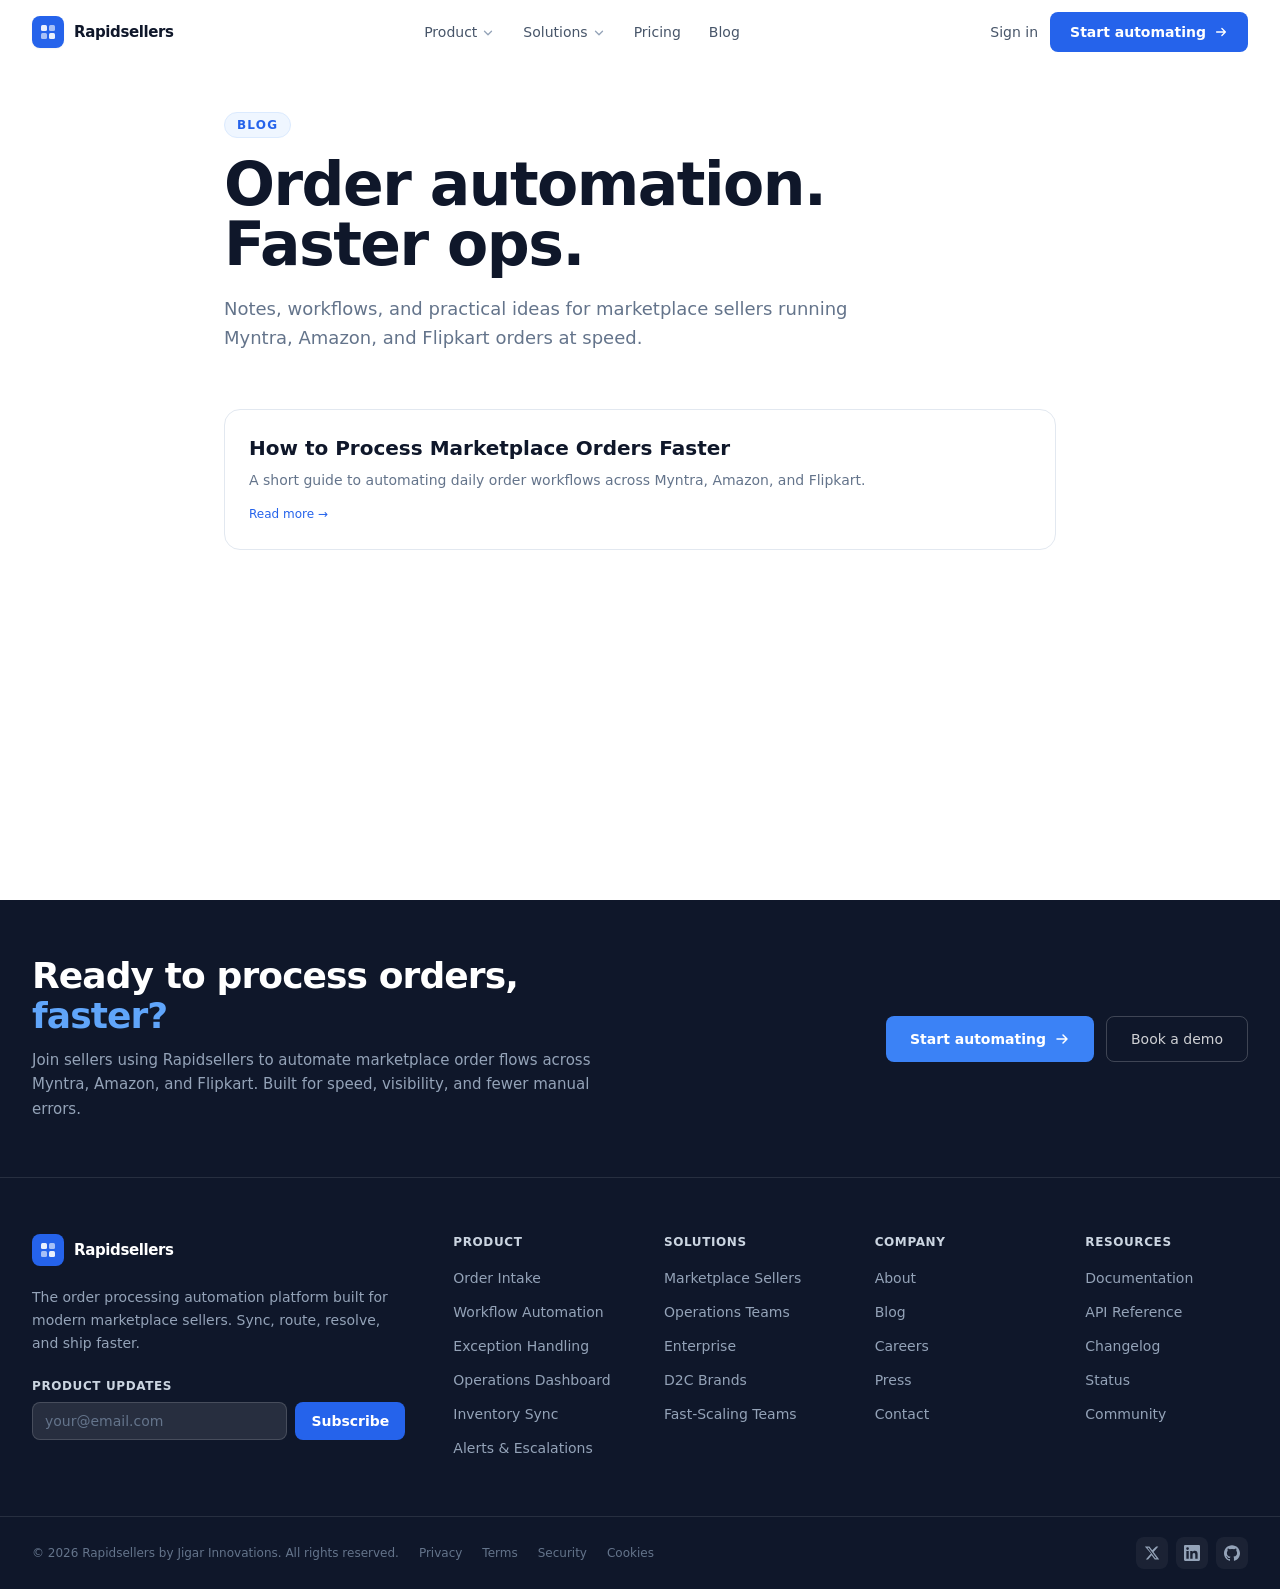
==== commit 882c68d7: "pricing page" ====
--- a/blog/index.html
+++ b/blog/index.html
@@ -1,16 +1,21 @@
-<!DOCTYPE html><html lang="en"> <head><meta charset="UTF-8"><meta name="viewport" content="width=device-width, initial-scale=1.0"><meta name="description" content="Automate order processing for Myntra, Amazon, Flipkart, and more with a fast, centralized operations platform built for scale."><title>Blog — Rapidsellers</title><link rel="icon" type="image/svg+xml" href="/favicon.svg"><link rel="preconnect" href="https://fonts.googleapis.com"><link rel="preconnect" href="https://fonts.gstatic.com" crossorigin><link rel="stylesheet" href="/_astro/index.B5_V-yss.css">
-<link rel="stylesheet" href="/_astro/faster-deals-automation.BWbL5RlS.css"><script type="module" src="/_astro/hoisted.BjCrbnzM.js"></script></head> <body> <!-- Proposal-themed custom cursor (desktop only) -->   <header id="navbar" class="fixed top-0 left-0 right-0 z-50 transition-all duration-300 bg-white/80 backdrop-blur-md"> <nav class="max-w-7xl mx-auto px-4 sm:px-6 lg:px-8"> <div class="flex items-center justify-between h-16"> <!-- Logo --> <a href="/" class="flex items-center gap-2.5 flex-shrink-0 group"> <div class="w-8 h-8 rounded-lg bg-brand-600 flex items-center justify-center shadow-sm group-hover:shadow-brand-300/40 transition-shadow duration-300"> <svg width="18" height="18" viewBox="0 0 18 18" fill="none" xmlns="http://www.w3.org/2000/svg"> <rect x="2" y="2" width="6" height="6" rx="1.5" fill="white" opacity="0.9"></rect> <rect x="10" y="2" width="6" height="6" rx="1.5" fill="white" opacity="0.6"></rect> <rect x="2" y="10" width="6" height="6" rx="1.5" fill="white" opacity="0.6"></rect> <rect x="10" y="10" width="6" height="6" rx="1.5" fill="white" opacity="0.9"></rect> </svg> </div> <span class="text-[15px] font-bold tracking-tight text-ink">Rapidsellers</span> </a> <!-- Desktop Nav --> <ul class="hidden md:flex items-center gap-1"> <li class="relative dropdown-trigger">  <button class="nav-link flex items-center gap-1 px-3 py-2 rounded-md hover:bg-surface transition-colors"> Product <svg class="w-3.5 h-3.5 text-slate-400 mt-px" fill="none" viewBox="0 0 16 16"> <path d="M4 6l4 4 4-4" stroke="currentColor" stroke-width="1.5" stroke-linecap="round" stroke-linejoin="round"></path> </svg> </button> <div class="dropdown-menu"> <div class="p-1.5"> <a href="#" class="flex flex-col px-3 py-2.5 rounded-lg hover:bg-brand-50 group transition-colors"> <span class="text-sm font-medium text-ink group-hover:text-brand-700 transition-colors">Proposal Builder</span> <span class="text-xs text-muted mt-0.5">Draft winning proposals fast</span> </a><a href="#" class="flex flex-col px-3 py-2.5 rounded-lg hover:bg-brand-50 group transition-colors"> <span class="text-sm font-medium text-ink group-hover:text-brand-700 transition-colors">Approval Workflows</span> <span class="text-xs text-muted mt-0.5">Multi-stage sign-off flows</span> </a><a href="#" class="flex flex-col px-3 py-2.5 rounded-lg hover:bg-brand-50 group transition-colors"> <span class="text-sm font-medium text-ink group-hover:text-brand-700 transition-colors">Client Portal</span> <span class="text-xs text-muted mt-0.5">Shared space for clients</span> </a><a href="#" class="flex flex-col px-3 py-2.5 rounded-lg hover:bg-brand-50 group transition-colors"> <span class="text-sm font-medium text-ink group-hover:text-brand-700 transition-colors">Inventory Sync</span> <span class="text-xs text-muted mt-0.5">Track every revision</span> </a> </div> </div>  </li><li class="relative dropdown-trigger">  <button class="nav-link flex items-center gap-1 px-3 py-2 rounded-md hover:bg-surface transition-colors"> Solutions <svg class="w-3.5 h-3.5 text-slate-400 mt-px" fill="none" viewBox="0 0 16 16"> <path d="M4 6l4 4 4-4" stroke="currentColor" stroke-width="1.5" stroke-linecap="round" stroke-linejoin="round"></path> </svg> </button> <div class="dropdown-menu"> <div class="p-1.5"> <a href="#" class="flex flex-col px-3 py-2.5 rounded-lg hover:bg-brand-50 group transition-colors"> <span class="text-sm font-medium text-ink group-hover:text-brand-700 transition-colors">Sales Teams</span> <span class="text-xs text-muted mt-0.5">Close deals 3× faster</span> </a><a href="#" class="flex flex-col px-3 py-2.5 rounded-lg hover:bg-brand-50 group transition-colors"> <span class="text-sm font-medium text-ink group-hover:text-brand-700 transition-colors">Agencies</span> <span class="text-xs text-muted mt-0.5">Manage 100s of proposals</span> </a><a href="#" class="flex flex-col px-3 py-2.5 rounded-lg hover:bg-brand-50 group transition-colors"> <span class="text-sm font-medium text-ink group-hover:text-brand-700 transition-colors">Enterprise</span> <span class="text-xs text-muted mt-0.5">Custom workflows at scale</span> </a><a href="#" class="flex flex-col px-3 py-2.5 rounded-lg hover:bg-brand-50 group transition-colors"> <span class="text-sm font-medium text-ink group-hover:text-brand-700 transition-colors">Startups</span> <span class="text-xs text-muted mt-0.5">Lightweight, fast setup</span> </a> </div> </div>  </li><li class="relative dropdown-trigger"> <a href="#" class="nav-link px-3 py-2 rounded-md hover:bg-surface transition-colors"> Pricing </a> </li><li class="relative dropdown-trigger"> <a href="/blog" class="nav-link px-3 py-2 rounded-md hover:bg-surface transition-colors"> Blog </a> </li> </ul> <!-- CTA --> <div class="hidden md:flex items-center gap-3"> <a href="#" class="btn-ghost text-sm text-slate-600 hover:text-ink font-medium">Sign in</a> <a href="#" class="btn-primary text-sm">
-Start free trial
-<svg class="w-3.5 h-3.5" fill="none" viewBox="0 0 16 16"> <path d="M3 8h10M9 4l4 4-4 4" stroke="currentColor" stroke-width="1.5" stroke-linecap="round" stroke-linejoin="round"></path> </svg> </a> </div> <!-- Mobile hamburger --> <button id="menu-btn" class="md:hidden p-2 rounded-lg hover:bg-surface transition-colors" aria-label="Menu"> <svg class="w-5 h-5 text-ink" fill="none" viewBox="0 0 20 20"> <path d="M3 5h14M3 10h14M3 15h14" stroke="currentColor" stroke-width="1.5" stroke-linecap="round"></path> </svg> </button> </div> <!-- Mobile Menu --> <div id="mobile-menu" class="hidden md:hidden border-t border-border pb-4 pt-3"> <div class="space-y-1"> <p class="px-3 py-1.5 text-xs font-semibold text-muted uppercase tracking-wider">Product</p> <a href="#" class="flex items-center gap-2 px-3 py-2 rounded-lg text-sm text-ink hover:bg-surface"> <span class="w-1 h-1 rounded-full bg-brand-400 flex-shrink-0"></span> Proposal Builder </a><a href="#" class="flex items-center gap-2 px-3 py-2 rounded-lg text-sm text-ink hover:bg-surface"> <span class="w-1 h-1 rounded-full bg-brand-400 flex-shrink-0"></span> Approval Workflows </a><a href="#" class="flex items-center gap-2 px-3 py-2 rounded-lg text-sm text-ink hover:bg-surface"> <span class="w-1 h-1 rounded-full bg-brand-400 flex-shrink-0"></span> Client Portal </a><a href="#" class="flex items-center gap-2 px-3 py-2 rounded-lg text-sm text-ink hover:bg-surface"> <span class="w-1 h-1 rounded-full bg-brand-400 flex-shrink-0"></span> Inventory Sync </a> </div><div class="space-y-1"> <p class="px-3 py-1.5 text-xs font-semibold text-muted uppercase tracking-wider">Solutions</p> <a href="#" class="flex items-center gap-2 px-3 py-2 rounded-lg text-sm text-ink hover:bg-surface"> <span class="w-1 h-1 rounded-full bg-brand-400 flex-shrink-0"></span> Sales Teams </a><a href="#" class="flex items-center gap-2 px-3 py-2 rounded-lg text-sm text-ink hover:bg-surface"> <span class="w-1 h-1 rounded-full bg-brand-400 flex-shrink-0"></span> Agencies </a><a href="#" class="flex items-center gap-2 px-3 py-2 rounded-lg text-sm text-ink hover:bg-surface"> <span class="w-1 h-1 rounded-full bg-brand-400 flex-shrink-0"></span> Enterprise </a><a href="#" class="flex items-center gap-2 px-3 py-2 rounded-lg text-sm text-ink hover:bg-surface"> <span class="w-1 h-1 rounded-full bg-brand-400 flex-shrink-0"></span> Startups </a> </div><div class="space-y-1"> <p class="px-3 py-1.5 text-xs font-semibold text-muted uppercase tracking-wider">Pricing</p> <a href="#" class="flex px-3 py-2 rounded-lg text-sm text-ink hover:bg-surface">Pricing</a> </div><div class="space-y-1"> <p class="px-3 py-1.5 text-xs font-semibold text-muted uppercase tracking-wider">Blog</p> <a href="/blog" class="flex px-3 py-2 rounded-lg text-sm text-ink hover:bg-surface">Blog</a> </div> <div class="px-3 pt-4 space-y-2 border-t border-border mt-3"> <a href="#" class="block text-center py-2.5 text-sm font-medium text-ink">Sign in</a> <a href="#" class="btn-primary w-full justify-center">Start free trial</a> </div> </div> </nav> </header> <main class="pt-28 pb-20 min-h-screen"> <div class="max-w-4xl mx-auto px-4 sm:px-6 lg:px-8"> <div class="mb-12"> <span class="section-label mb-4 inline-flex">Blog</span> <h1 class="text-4xl font-black text-ink tracking-tight">Insights on proposals,<br>sales, and deals.</h1> </div> <ul class="space-y-6"> <li> <a href="/blog/faster-deals-automation" class="block card-feature p-6 group"> <h2 class="text-xl font-bold text-ink group-hover:text-brand-600 transition-colors">How to Close Deals 3× Faster with Proposal Automation</h2> <p class="text-muted text-sm mt-2">Learn how top sales teams use automated workflows to cut proposal turnaround from days to hours.</p> <span class="btn-ghost mt-4 inline-flex text-xs">Read more →</span> </a> </li> </ul> </div> </main> <footer class="bg-ink text-white"> <!-- Top CTA strip --> <div class="border-b border-white/10"> <div class="max-w-7xl mx-auto px-4 sm:px-6 lg:px-8 py-14"> <div class="flex flex-col lg:flex-row items-start lg:items-center justify-between gap-8"> <div class="max-w-xl"> <h2 class="text-3xl sm:text-4xl font-black tracking-tight leading-tight">
-Ready to close more deals,<br> <span class="text-brand-400">faster?</span> </h2> <p class="text-slate-400 mt-3 text-[15px] leading-relaxed">
-Join 1,200+ sales teams using Rapidsellers to track proposals from draft to deal.
-            Free for 14 days. No credit card required.
+<!DOCTYPE html><html lang="en"> <head><meta charset="UTF-8"><meta name="viewport" content="width=device-width, initial-scale=1.0"><meta name="description" content="Automate order processing for Myntra, Amazon, Flipkart, and more with a fast, centralized operations platform built for scale."><title>Blog — Rapidsellers</title><link rel="icon" type="image/svg+xml" href="/favicon.svg"><link rel="preconnect" href="https://fonts.googleapis.com"><link rel="preconnect" href="https://fonts.gstatic.com" crossorigin><link rel="stylesheet" href="/_astro/index.BEs_39U-.css">
+<link rel="stylesheet" href="/_astro/faster-deals-automation.D9K2PXtb.css"><script type="module" src="/_astro/hoisted.BjCrbnzM.js"></script></head> <body> <!-- Proposal-themed custom cursor (desktop only) -->   <header id="navbar" class="fixed top-0 left-0 right-0 z-50 transition-all duration-300 bg-white/80 backdrop-blur-md"> <nav class="max-w-7xl mx-auto px-4 sm:px-6 lg:px-8"> <div class="flex items-center justify-between h-16"> <!-- Logo --> <a href="/" class="flex items-center gap-2.5 flex-shrink-0 group"> <div class="w-8 h-8 rounded-lg bg-brand-600 flex items-center justify-center shadow-sm group-hover:shadow-brand-300/40 transition-shadow duration-300"> <svg width="18" height="18" viewBox="0 0 18 18" fill="none" xmlns="http://www.w3.org/2000/svg"> <rect x="2" y="2" width="6" height="6" rx="1.5" fill="white" opacity="0.9"></rect> <rect x="10" y="2" width="6" height="6" rx="1.5" fill="white" opacity="0.6"></rect> <rect x="2" y="10" width="6" height="6" rx="1.5" fill="white" opacity="0.6"></rect> <rect x="10" y="10" width="6" height="6" rx="1.5" fill="white" opacity="0.9"></rect> </svg> </div> <span class="text-[15px] font-bold tracking-tight text-ink">Rapidsellers</span> </a> <!-- Desktop Nav --> <ul class="hidden md:flex items-center gap-1"> <li class="relative dropdown-trigger">  <button class="nav-link flex items-center gap-1 px-3 py-2 rounded-md hover:bg-surface transition-colors"> Product <svg class="w-3.5 h-3.5 text-slate-400 mt-px" fill="none" viewBox="0 0 16 16"> <path d="M4 6l4 4 4-4" stroke="currentColor" stroke-width="1.5" stroke-linecap="round" stroke-linejoin="round"></path> </svg> </button> <div class="dropdown-menu"> <div class="p-1.5"> <a href="#" class="flex flex-col px-3 py-2.5 rounded-lg hover:bg-brand-50 group transition-colors"> <span class="text-sm font-medium text-ink group-hover:text-brand-700 transition-colors">Order Intake</span> <span class="text-xs text-muted mt-0.5">Capture marketplace orders instantly</span> </a><a href="#" class="flex flex-col px-3 py-2.5 rounded-lg hover:bg-brand-50 group transition-colors"> <span class="text-sm font-medium text-ink group-hover:text-brand-700 transition-colors">Smart Routing</span> <span class="text-xs text-muted mt-0.5">Send orders to the right workflow</span> </a><a href="#" class="flex flex-col px-3 py-2.5 rounded-lg hover:bg-brand-50 group transition-colors"> <span class="text-sm font-medium text-ink group-hover:text-brand-700 transition-colors">Exception Handling</span> <span class="text-xs text-muted mt-0.5">Resolve blocked orders fast</span> </a><a href="#" class="flex flex-col px-3 py-2.5 rounded-lg hover:bg-brand-50 group transition-colors"> <span class="text-sm font-medium text-ink group-hover:text-brand-700 transition-colors">Live Tracking</span> <span class="text-xs text-muted mt-0.5">Monitor every order in motion</span> </a> </div> </div>  </li><li class="relative dropdown-trigger">  <button class="nav-link flex items-center gap-1 px-3 py-2 rounded-md hover:bg-surface transition-colors"> Solutions <svg class="w-3.5 h-3.5 text-slate-400 mt-px" fill="none" viewBox="0 0 16 16"> <path d="M4 6l4 4 4-4" stroke="currentColor" stroke-width="1.5" stroke-linecap="round" stroke-linejoin="round"></path> </svg> </button> <div class="dropdown-menu"> <div class="p-1.5"> <a href="#" class="flex flex-col px-3 py-2.5 rounded-lg hover:bg-brand-50 group transition-colors"> <span class="text-sm font-medium text-ink group-hover:text-brand-700 transition-colors">Marketplace Sellers</span> <span class="text-xs text-muted mt-0.5">Scale on Myntra, Amazon, Flipkart</span> </a><a href="#" class="flex flex-col px-3 py-2.5 rounded-lg hover:bg-brand-50 group transition-colors"> <span class="text-sm font-medium text-ink group-hover:text-brand-700 transition-colors">Ops Teams</span> <span class="text-xs text-muted mt-0.5">Run fast daily order processing</span> </a><a href="#" class="flex flex-col px-3 py-2.5 rounded-lg hover:bg-brand-50 group transition-colors"> <span class="text-sm font-medium text-ink group-hover:text-brand-700 transition-colors">Enterprise</span> <span class="text-xs text-muted mt-0.5">Automate high-volume workflows</span> </a><a href="#" class="flex flex-col px-3 py-2.5 rounded-lg hover:bg-brand-50 group transition-colors"> <span class="text-sm font-medium text-ink group-hover:text-brand-700 transition-colors">Growing Brands</span> <span class="text-xs text-muted mt-0.5">Launch with minimal setup</span> </a> </div> </div>  </li><li class="relative dropdown-trigger"> <a href="/pricing" class="nav-link px-3 py-2 rounded-md hover:bg-surface transition-colors"> Pricing </a> </li><li class="relative dropdown-trigger"> <a href="/blog" class="nav-link px-3 py-2 rounded-md hover:bg-surface transition-colors"> Blog </a> </li> </ul> <!-- CTA --> <div class="hidden md:flex items-center gap-3"> <a href="#" class="btn-ghost text-sm text-slate-600 hover:text-ink font-medium">Sign in</a> <a href="#" class="btn-primary text-sm">
+Start automating
+<svg class="w-3.5 h-3.5" fill="none" viewBox="0 0 16 16"> <path d="M3 8h10M9 4l4 4-4 4" stroke="currentColor" stroke-width="1.5" stroke-linecap="round" stroke-linejoin="round"></path> </svg> </a> </div> <!-- Mobile hamburger --> <button id="menu-btn" class="md:hidden p-2 rounded-lg hover:bg-surface transition-colors" aria-label="Menu"> <svg class="w-5 h-5 text-ink" fill="none" viewBox="0 0 20 20"> <path d="M3 5h14M3 10h14M3 15h14" stroke="currentColor" stroke-width="1.5" stroke-linecap="round"></path> </svg> </button> </div> <!-- Mobile Menu --> <div id="mobile-menu" class="hidden md:hidden border-t border-border pb-4 pt-3"> <div class="space-y-1"> <p class="px-3 py-1.5 text-xs font-semibold text-muted uppercase tracking-wider">Product</p> <a href="#" class="flex items-center gap-2 px-3 py-2 rounded-lg text-sm text-ink hover:bg-surface"> <span class="w-1 h-1 rounded-full bg-brand-400 flex-shrink-0"></span> Order Intake </a><a href="#" class="flex items-center gap-2 px-3 py-2 rounded-lg text-sm text-ink hover:bg-surface"> <span class="w-1 h-1 rounded-full bg-brand-400 flex-shrink-0"></span> Smart Routing </a><a href="#" class="flex items-center gap-2 px-3 py-2 rounded-lg text-sm text-ink hover:bg-surface"> <span class="w-1 h-1 rounded-full bg-brand-400 flex-shrink-0"></span> Exception Handling </a><a href="#" class="flex items-center gap-2 px-3 py-2 rounded-lg text-sm text-ink hover:bg-surface"> <span class="w-1 h-1 rounded-full bg-brand-400 flex-shrink-0"></span> Live Tracking </a> </div><div class="space-y-1"> <p class="px-3 py-1.5 text-xs font-semibold text-muted uppercase tracking-wider">Solutions</p> <a href="#" class="flex items-center gap-2 px-3 py-2 rounded-lg text-sm text-ink hover:bg-surface"> <span class="w-1 h-1 rounded-full bg-brand-400 flex-shrink-0"></span> Marketplace Sellers </a><a href="#" class="flex items-center gap-2 px-3 py-2 rounded-lg text-sm text-ink hover:bg-surface"> <span class="w-1 h-1 rounded-full bg-brand-400 flex-shrink-0"></span> Ops Teams </a><a href="#" class="flex items-center gap-2 px-3 py-2 rounded-lg text-sm text-ink hover:bg-surface"> <span class="w-1 h-1 rounded-full bg-brand-400 flex-shrink-0"></span> Enterprise </a><a href="#" class="flex items-center gap-2 px-3 py-2 rounded-lg text-sm text-ink hover:bg-surface"> <span class="w-1 h-1 rounded-full bg-brand-400 flex-shrink-0"></span> Growing Brands </a> </div><div class="space-y-1"> <p class="px-3 py-1.5 text-xs font-semibold text-muted uppercase tracking-wider">Pricing</p> <a href="/pricing" class="flex px-3 py-2 rounded-lg text-sm text-ink hover:bg-surface">Pricing</a> </div><div class="space-y-1"> <p class="px-3 py-1.5 text-xs font-semibold text-muted uppercase tracking-wider">Blog</p> <a href="/blog" class="flex px-3 py-2 rounded-lg text-sm text-ink hover:bg-surface">Blog</a> </div> <div class="px-3 pt-4 space-y-2 border-t border-border mt-3"> <a href="#" class="block text-center py-2.5 text-sm font-medium text-ink">Sign in</a> <a href="#" class="btn-primary w-full justify-center">Start automating</a> </div> </div> </nav> </header> <main class="pt-28 pb-20 min-h-screen bg-white"> <div class="max-w-4xl mx-auto px-4 sm:px-6 lg:px-8"> <div class="mb-14"> <span class="section-label mb-4 inline-flex">Blog</span> <h1 class="text-5xl sm:text-6xl font-black text-ink tracking-tight leading-none">
+Order automation.<br>
+Faster ops.
+</h1> <p class="mt-5 max-w-2xl text-lg text-muted leading-relaxed">
+Notes, workflows, and practical ideas for marketplace sellers running Myntra, Amazon, and Flipkart orders at speed.
+</p> </div> <ul class="space-y-6"> <li> <a href="/blog/faster-deals-automation" class="block card-feature p-6 group"> <h2 class="text-xl font-bold text-ink group-hover:text-brand-600 transition-colors">How to Process Marketplace Orders Faster</h2> <p class="text-muted text-sm mt-2">A short guide to automating daily order workflows across Myntra, Amazon, and Flipkart.</p> <span class="btn-ghost mt-4 inline-flex text-xs">Read more →</span> </a> </li> </ul> </div> </main> <footer class="bg-ink text-white"> <!-- Top CTA strip --> <div class="border-b border-white/10"> <div class="max-w-7xl mx-auto px-4 sm:px-6 lg:px-8 py-14"> <div class="flex flex-col lg:flex-row items-start lg:items-center justify-between gap-8"> <div class="max-w-xl"> <h2 class="text-3xl sm:text-4xl font-black tracking-tight leading-tight">
+Ready to process orders,<br> <span class="text-brand-400">faster?</span> </h2> <p class="text-slate-400 mt-3 text-[15px] leading-relaxed">
+Join sellers using Rapidsellers to automate marketplace order flows across Myntra, Amazon, and Flipkart.
+            Built for speed, visibility, and fewer manual errors.
 </p> </div> <div class="flex flex-wrap gap-3 flex-shrink-0"> <a href="#" class="inline-flex items-center gap-2 bg-brand-500 hover:bg-brand-400 text-white font-semibold text-sm px-6 py-3 rounded-lg transition-all duration-200 hover:shadow-lg hover:shadow-brand-900/30 hover:-translate-y-px">
-Start free trial
+Start automating
 <svg class="w-4 h-4" fill="none" viewBox="0 0 16 16"> <path d="M3 8h10M9 4l4 4-4 4" stroke="currentColor" stroke-width="1.5" stroke-linecap="round" stroke-linejoin="round"></path> </svg> </a> <a href="#" class="inline-flex items-center gap-2 text-white/80 hover:text-white border border-white/20 hover:border-white/40 text-sm font-medium px-6 py-3 rounded-lg transition-all duration-200">
 Book a demo
 </a> </div> </div> </div> </div> <!-- Main footer grid --> <div class="max-w-7xl mx-auto px-4 sm:px-6 lg:px-8 py-14"> <div class="grid grid-cols-2 md:grid-cols-6 gap-8 lg:gap-12"> <!-- Brand column --> <div class="col-span-2"> <!-- Logo --> <a href="/" class="flex items-center gap-2.5 group mb-5"> <div class="w-8 h-8 rounded-lg bg-brand-600 flex items-center justify-center"> <svg width="18" height="18" viewBox="0 0 18 18" fill="none"> <rect x="2" y="2" width="6" height="6" rx="1.5" fill="white" opacity="0.9"></rect> <rect x="10" y="2" width="6" height="6" rx="1.5" fill="white" opacity="0.6"></rect> <rect x="2" y="10" width="6" height="6" rx="1.5" fill="white" opacity="0.6"></rect> <rect x="10" y="10" width="6" height="6" rx="1.5" fill="white" opacity="0.9"></rect> </svg> </div> <span class="text-[15px] font-bold tracking-tight text-white">Rapidsellers</span> </a> <p class="text-slate-400 text-sm leading-relaxed mb-6">
-The proposal management platform built for modern sales teams. Draft, track, approve, and close — in one place.
+The order processing automation platform built for modern marketplace sellers. Sync, route, resolve, and ship faster.
 </p> <!-- Newsletter --> <div class="space-y-2"> <p class="text-xs font-semibold text-slate-300 uppercase tracking-wider">Product updates</p> <div class="flex gap-2"> <input type="email" placeholder="your@email.com" class="flex-1 bg-white/10 border border-white/15 text-white placeholder-slate-500 text-sm px-3 py-2 rounded-lg focus:outline-none focus:border-brand-500 focus:ring-1 focus:ring-brand-500/50 transition-all"> <button class="bg-brand-600 hover:bg-brand-500 text-white text-sm font-semibold px-4 py-2 rounded-lg transition-colors flex-shrink-0">
 Subscribe
-</button> </div> </div> </div> <!-- Link columns --> <div class="col-span-1"> <h3 class="text-xs font-semibold text-slate-300 uppercase tracking-wider mb-4">Product</h3> <ul class="space-y-2.5"> <li> <a href="#" class="text-sm text-slate-400 hover:text-white transition-colors duration-150"> Proposal Builder </a> </li><li> <a href="#" class="text-sm text-slate-400 hover:text-white transition-colors duration-150"> Approval Workflows </a> </li><li> <a href="#" class="text-sm text-slate-400 hover:text-white transition-colors duration-150"> Client Portal </a> </li><li> <a href="#" class="text-sm text-slate-400 hover:text-white transition-colors duration-150"> Operations Dashboard </a> </li><li> <a href="#" class="text-sm text-slate-400 hover:text-white transition-colors duration-150"> Inventory Sync </a> </li><li> <a href="#" class="text-sm text-slate-400 hover:text-white transition-colors duration-150"> Alerts </a> </li> </ul> </div><div class="col-span-1"> <h3 class="text-xs font-semibold text-slate-300 uppercase tracking-wider mb-4">Solutions</h3> <ul class="space-y-2.5"> <li> <a href="#" class="text-sm text-slate-400 hover:text-white transition-colors duration-150"> Sales Teams </a> </li><li> <a href="#" class="text-sm text-slate-400 hover:text-white transition-colors duration-150"> Agencies </a> </li><li> <a href="#" class="text-sm text-slate-400 hover:text-white transition-colors duration-150"> Enterprise </a> </li><li> <a href="#" class="text-sm text-slate-400 hover:text-white transition-colors duration-150"> Startups </a> </li><li> <a href="#" class="text-sm text-slate-400 hover:text-white transition-colors duration-150"> Freelancers </a> </li> </ul> </div><div class="col-span-1"> <h3 class="text-xs font-semibold text-slate-300 uppercase tracking-wider mb-4">Company</h3> <ul class="space-y-2.5"> <li> <a href="#" class="text-sm text-slate-400 hover:text-white transition-colors duration-150"> About </a> </li><li> <a href="/blog" class="text-sm text-slate-400 hover:text-white transition-colors duration-150"> Blog </a> </li><li> <a href="#" class="text-sm text-slate-400 hover:text-white transition-colors duration-150"> Careers </a> </li><li> <a href="#" class="text-sm text-slate-400 hover:text-white transition-colors duration-150"> Press </a> </li><li> <a href="#" class="text-sm text-slate-400 hover:text-white transition-colors duration-150"> Contact </a> </li> </ul> </div><div class="col-span-1"> <h3 class="text-xs font-semibold text-slate-300 uppercase tracking-wider mb-4">Resources</h3> <ul class="space-y-2.5"> <li> <a href="#" class="text-sm text-slate-400 hover:text-white transition-colors duration-150"> Documentation </a> </li><li> <a href="#" class="text-sm text-slate-400 hover:text-white transition-colors duration-150"> API Reference </a> </li><li> <a href="#" class="text-sm text-slate-400 hover:text-white transition-colors duration-150"> Changelog </a> </li><li> <a href="#" class="text-sm text-slate-400 hover:text-white transition-colors duration-150"> Status </a> </li><li> <a href="#" class="text-sm text-slate-400 hover:text-white transition-colors duration-150"> Community </a> </li> </ul> </div> </div> </div> <!-- Bottom bar --> <div class="border-t border-white/10"> <div class="max-w-7xl mx-auto px-4 sm:px-6 lg:px-8 py-5"> <div class="flex flex-col sm:flex-row items-center justify-between gap-4"> <div class="flex flex-wrap items-center gap-x-5 gap-y-2 text-xs text-slate-500"> <span>© 2026 Rapidsellers by Jigar Innovations. All rights reserved.</span> <a href="#" class="hover:text-slate-300 transition-colors">Privacy</a> <a href="#" class="hover:text-slate-300 transition-colors">Terms</a> <a href="#" class="hover:text-slate-300 transition-colors">Security</a> <a href="#" class="hover:text-slate-300 transition-colors">Cookies</a> </div> <!-- Socials --> <div class="flex items-center gap-2"> <a href="#" aria-label="Twitter / X" class="w-8 h-8 rounded-lg bg-white/5 hover:bg-white/15 text-slate-400 hover:text-white flex items-center justify-center transition-all duration-150"><svg class="w-4 h-4" fill="currentColor" viewBox="0 0 24 24"><path d="M18.244 2.25h3.308l-7.227 8.26 8.502 11.24H16.17l-4.714-6.231-5.401 6.231H2.746l7.73-8.835L1.254 2.25H8.08l4.253 5.622 5.911-5.622zm-1.161 17.52h1.833L7.084 4.126H5.117z"/></svg></a><a href="#" aria-label="LinkedIn" class="w-8 h-8 rounded-lg bg-white/5 hover:bg-white/15 text-slate-400 hover:text-white flex items-center justify-center transition-all duration-150"><svg class="w-4 h-4" fill="currentColor" viewBox="0 0 24 24"><path d="M20.447 20.452h-3.554v-5.569c0-1.328-.027-3.037-1.852-3.037-1.853 0-2.136 1.445-2.136 2.939v5.667H9.351V9h3.414v1.561h.046c.477-.9 1.637-1.85 3.37-1.85 3.601 0 4.267 2.37 4.267 5.455v6.286zM5.337 7.433a2.062 2.062 0 0 1-2.063-2.065 2.064 2.064 0 1 1 2.063 2.065zm1.782 13.019H3.555V9h3.564v11.452zM22.225 0H1.771C.792 0 0 .774 0 1.729v20.542C0 23.227.792 24 1.771 24h20.451C23.2 24 24 23.227 24 22.271V1.729C24 .774 23.2 0 22.222 0h.003z"/></svg></a><a href="#" aria-label="GitHub" class="w-8 h-8 rounded-lg bg-white/5 hover:bg-white/15 text-slate-400 hover:text-white flex items-center justify-center transition-all duration-150"><svg class="w-4 h-4" fill="currentColor" viewBox="0 0 24 24"><path d="M12 .297c-6.63 0-12 5.373-12 12 0 5.303 3.438 9.8 8.205 11.385.6.113.82-.258.82-.577 0-.285-.01-1.04-.015-2.04-3.338.724-4.042-1.61-4.042-1.61C4.422 18.07 3.633 17.7 3.633 17.7c-1.087-.744.084-.729.084-.729 1.205.084 1.838 1.236 1.838 1.236 1.07 1.835 2.809 1.305 3.495.998.108-.776.417-1.305.76-1.605-2.665-.3-5.466-1.332-5.466-5.93 0-1.31.465-2.38 1.235-3.22-.135-.303-.54-1.523.105-3.176 0 0 1.005-.322 3.3 1.23.96-.267 1.98-.399 3-.405 1.02.006 2.04.138 3 .405 2.28-1.552 3.285-1.23 3.285-1.23.645 1.653.24 2.873.12 3.176.765.84 1.23 1.91 1.23 3.22 0 4.61-2.805 5.625-5.475 5.92.42.36.81 1.096.81 2.22 0 1.606-.015 2.896-.015 3.286 0 .315.21.69.825.57C20.565 22.092 24 17.592 24 12.297c0-6.627-5.373-12-12-12"/></svg></a> </div> </div> </div> </div> </footer>    </body> </html>+</button> </div> </div> </div> <!-- Link columns --> <div class="col-span-1"> <h3 class="text-xs font-semibold text-slate-300 uppercase tracking-wider mb-4">Product</h3> <ul class="space-y-2.5"> <li> <a href="#" class="text-sm text-slate-400 hover:text-white transition-colors duration-150"> Order Intake </a> </li><li> <a href="#" class="text-sm text-slate-400 hover:text-white transition-colors duration-150"> Workflow Automation </a> </li><li> <a href="#" class="text-sm text-slate-400 hover:text-white transition-colors duration-150"> Exception Handling </a> </li><li> <a href="#" class="text-sm text-slate-400 hover:text-white transition-colors duration-150"> Operations Dashboard </a> </li><li> <a href="#" class="text-sm text-slate-400 hover:text-white transition-colors duration-150"> Inventory Sync </a> </li><li> <a href="#" class="text-sm text-slate-400 hover:text-white transition-colors duration-150"> Alerts &amp; Escalations </a> </li> </ul> </div><div class="col-span-1"> <h3 class="text-xs font-semibold text-slate-300 uppercase tracking-wider mb-4">Solutions</h3> <ul class="space-y-2.5"> <li> <a href="#" class="text-sm text-slate-400 hover:text-white transition-colors duration-150"> Marketplace Sellers </a> </li><li> <a href="#" class="text-sm text-slate-400 hover:text-white transition-colors duration-150"> Operations Teams </a> </li><li> <a href="#" class="text-sm text-slate-400 hover:text-white transition-colors duration-150"> Enterprise </a> </li><li> <a href="#" class="text-sm text-slate-400 hover:text-white transition-colors duration-150"> D2C Brands </a> </li><li> <a href="#" class="text-sm text-slate-400 hover:text-white transition-colors duration-150"> Fast-Scaling Teams </a> </li> </ul> </div><div class="col-span-1"> <h3 class="text-xs font-semibold text-slate-300 uppercase tracking-wider mb-4">Company</h3> <ul class="space-y-2.5"> <li> <a href="#" class="text-sm text-slate-400 hover:text-white transition-colors duration-150"> About </a> </li><li> <a href="/blog" class="text-sm text-slate-400 hover:text-white transition-colors duration-150"> Blog </a> </li><li> <a href="#" class="text-sm text-slate-400 hover:text-white transition-colors duration-150"> Careers </a> </li><li> <a href="#" class="text-sm text-slate-400 hover:text-white transition-colors duration-150"> Press </a> </li><li> <a href="#" class="text-sm text-slate-400 hover:text-white transition-colors duration-150"> Contact </a> </li> </ul> </div><div class="col-span-1"> <h3 class="text-xs font-semibold text-slate-300 uppercase tracking-wider mb-4">Resources</h3> <ul class="space-y-2.5"> <li> <a href="#" class="text-sm text-slate-400 hover:text-white transition-colors duration-150"> Documentation </a> </li><li> <a href="#" class="text-sm text-slate-400 hover:text-white transition-colors duration-150"> API Reference </a> </li><li> <a href="#" class="text-sm text-slate-400 hover:text-white transition-colors duration-150"> Changelog </a> </li><li> <a href="#" class="text-sm text-slate-400 hover:text-white transition-colors duration-150"> Status </a> </li><li> <a href="#" class="text-sm text-slate-400 hover:text-white transition-colors duration-150"> Community </a> </li> </ul> </div> </div> </div> <!-- Bottom bar --> <div class="border-t border-white/10"> <div class="max-w-7xl mx-auto px-4 sm:px-6 lg:px-8 py-5"> <div class="flex flex-col sm:flex-row items-center justify-between gap-4"> <div class="flex flex-wrap items-center gap-x-5 gap-y-2 text-xs text-slate-500"> <span>© 2026 Rapidsellers by Jigar Innovations. All rights reserved.</span> <a href="#" class="hover:text-slate-300 transition-colors">Privacy</a> <a href="#" class="hover:text-slate-300 transition-colors">Terms</a> <a href="#" class="hover:text-slate-300 transition-colors">Security</a> <a href="#" class="hover:text-slate-300 transition-colors">Cookies</a> </div> <!-- Socials --> <div class="flex items-center gap-2"> <a href="#" aria-label="Twitter / X" class="w-8 h-8 rounded-lg bg-white/5 hover:bg-white/15 text-slate-400 hover:text-white flex items-center justify-center transition-all duration-150"><svg class="w-4 h-4" fill="currentColor" viewBox="0 0 24 24"><path d="M18.244 2.25h3.308l-7.227 8.26 8.502 11.24H16.17l-4.714-6.231-5.401 6.231H2.746l7.73-8.835L1.254 2.25H8.08l4.253 5.622 5.911-5.622zm-1.161 17.52h1.833L7.084 4.126H5.117z"/></svg></a><a href="#" aria-label="LinkedIn" class="w-8 h-8 rounded-lg bg-white/5 hover:bg-white/15 text-slate-400 hover:text-white flex items-center justify-center transition-all duration-150"><svg class="w-4 h-4" fill="currentColor" viewBox="0 0 24 24"><path d="M20.447 20.452h-3.554v-5.569c0-1.328-.027-3.037-1.852-3.037-1.853 0-2.136 1.445-2.136 2.939v5.667H9.351V9h3.414v1.561h.046c.477-.9 1.637-1.85 3.37-1.85 3.601 0 4.267 2.37 4.267 5.455v6.286zM5.337 7.433a2.062 2.062 0 0 1-2.063-2.065 2.064 2.064 0 1 1 2.063 2.065zm1.782 13.019H3.555V9h3.564v11.452zM22.225 0H1.771C.792 0 0 .774 0 1.729v20.542C0 23.227.792 24 1.771 24h20.451C23.2 24 24 23.227 24 22.271V1.729C24 .774 23.2 0 22.222 0h.003z"/></svg></a><a href="#" aria-label="GitHub" class="w-8 h-8 rounded-lg bg-white/5 hover:bg-white/15 text-slate-400 hover:text-white flex items-center justify-center transition-all duration-150"><svg class="w-4 h-4" fill="currentColor" viewBox="0 0 24 24"><path d="M12 .297c-6.63 0-12 5.373-12 12 0 5.303 3.438 9.8 8.205 11.385.6.113.82-.258.82-.577 0-.285-.01-1.04-.015-2.04-3.338.724-4.042-1.61-4.042-1.61C4.422 18.07 3.633 17.7 3.633 17.7c-1.087-.744.084-.729.084-.729 1.205.084 1.838 1.236 1.838 1.236 1.07 1.835 2.809 1.305 3.495.998.108-.776.417-1.305.76-1.605-2.665-.3-5.466-1.332-5.466-5.93 0-1.31.465-2.38 1.235-3.22-.135-.303-.54-1.523.105-3.176 0 0 1.005-.322 3.3 1.23.96-.267 1.98-.399 3-.405 1.02.006 2.04.138 3 .405 2.28-1.552 3.285-1.23 3.285-1.23.645 1.653.24 2.873.12 3.176.765.84 1.23 1.91 1.23 3.22 0 4.61-2.805 5.625-5.475 5.92.42.36.81 1.096.81 2.22 0 1.606-.015 2.896-.015 3.286 0 .315.21.69.825.57C20.565 22.092 24 17.592 24 12.297c0-6.627-5.373-12-12-12"/></svg></a> </div> </div> </div> </div> </footer>    </body> </html>
--- a/_astro/index.BEs_39U-.css
+++ b/_astro/index.BEs_39U-.css
@@ -0,0 +1 @@
+#navbar.scrolled{box-shadow:0 1px 12px #0f172a0f;background:#fffffff5;backdrop-filter:blur(12px)}*,:before,:after{--tw-border-spacing-x: 0;--tw-border-spacing-y: 0;--tw-translate-x: 0;--tw-translate-y: 0;--tw-rotate: 0;--tw-skew-x: 0;--tw-skew-y: 0;--tw-scale-x: 1;--tw-scale-y: 1;--tw-pan-x: ;--tw-pan-y: ;--tw-pinch-zoom: ;--tw-scroll-snap-strictness: proximity;--tw-gradient-from-position: ;--tw-gradient-via-position: ;--tw-gradient-to-position: ;--tw-ordinal: ;--tw-slashed-zero: ;--tw-numeric-figure: ;--tw-numeric-spacing: ;--tw-numeric-fraction: ;--tw-ring-inset: ;--tw-ring-offset-width: 0px;--tw-ring-offset-color: #fff;--tw-ring-color: rgb(59 130 246 / .5);--tw-ring-offset-shadow: 0 0 #0000;--tw-ring-shadow: 0 0 #0000;--tw-shadow: 0 0 #0000;--tw-shadow-colored: 0 0 #0000;--tw-blur: ;--tw-brightness: ;--tw-contrast: ;--tw-grayscale: ;--tw-hue-rotate: ;--tw-invert: ;--tw-saturate: ;--tw-sepia: ;--tw-drop-shadow: ;--tw-backdrop-blur: ;--tw-backdrop-brightness: ;--tw-backdrop-contrast: ;--tw-backdrop-grayscale: ;--tw-backdrop-hue-rotate: ;--tw-backdrop-invert: ;--tw-backdrop-opacity: ;--tw-backdrop-saturate: ;--tw-backdrop-sepia: ;--tw-contain-size: ;--tw-contain-layout: ;--tw-contain-paint: ;--tw-contain-style: }::backdrop{--tw-border-spacing-x: 0;--tw-border-spacing-y: 0;--tw-translate-x: 0;--tw-translate-y: 0;--tw-rotate: 0;--tw-skew-x: 0;--tw-skew-y: 0;--tw-scale-x: 1;--tw-scale-y: 1;--tw-pan-x: ;--tw-pan-y: ;--tw-pinch-zoom: ;--tw-scroll-snap-strictness: proximity;--tw-gradient-from-position: ;--tw-gradient-via-position: ;--tw-gradient-to-position: ;--tw-ordinal: ;--tw-slashed-zero: ;--tw-numeric-figure: ;--tw-numeric-spacing: ;--tw-numeric-fraction: ;--tw-ring-inset: ;--tw-ring-offset-width: 0px;--tw-ring-offset-color: #fff;--tw-ring-color: rgb(59 130 246 / .5);--tw-ring-offset-shadow: 0 0 #0000;--tw-ring-shadow: 0 0 #0000;--tw-shadow: 0 0 #0000;--tw-shadow-colored: 0 0 #0000;--tw-blur: ;--tw-brightness: ;--tw-contrast: ;--tw-grayscale: ;--tw-hue-rotate: ;--tw-invert: ;--tw-saturate: ;--tw-sepia: ;--tw-drop-shadow: ;--tw-backdrop-blur: ;--tw-backdrop-brightness: ;--tw-backdrop-contrast: ;--tw-backdrop-grayscale: ;--tw-backdrop-hue-rotate: ;--tw-backdrop-invert: ;--tw-backdrop-opacity: ;--tw-backdrop-saturate: ;--tw-backdrop-sepia: ;--tw-contain-size: ;--tw-contain-layout: ;--tw-contain-paint: ;--tw-contain-style: }*,:before,:after{box-sizing:border-box;border-width:0;border-style:solid;border-color:#e5e7eb}:before,:after{--tw-content: ""}html,:host{line-height:1.5;-webkit-text-size-adjust:100%;-moz-tab-size:4;-o-tab-size:4;tab-size:4;font-family:ui-sans-serif,system-ui,sans-serif,"Apple Color Emoji","Segoe UI Emoji",Segoe UI Symbol,"Noto Color Emoji";font-feature-settings:normal;font-variation-settings:normal;-webkit-tap-highlight-color:transparent}body{margin:0;line-height:inherit}hr{height:0;color:inherit;border-top-width:1px}abbr:where([title]){-webkit-text-decoration:underline dotted;text-decoration:underline dotted}h1,h2,h3,h4,h5,h6{font-size:inherit;font-weight:inherit}a{color:inherit;text-decoration:inherit}b,strong{font-weight:bolder}code,kbd,samp,pre{font-family:JetBrains Mono,monospace;font-feature-settings:normal;font-variation-settings:normal;font-size:1em}small{font-size:80%}sub,sup{font-size:75%;line-height:0;position:relative;vertical-align:baseline}sub{bottom:-.25em}sup{top:-.5em}table{text-indent:0;border-color:inherit;border-collapse:collapse}button,input,optgroup,select,textarea{font-family:inherit;font-feature-settings:inherit;font-variation-settings:inherit;font-size:100%;font-weight:inherit;line-height:inherit;letter-spacing:inherit;color:inherit;margin:0;padding:0}button,select{text-transform:none}button,input:where([type=button]),input:where([type=reset]),input:where([type=submit]){-webkit-appearance:button;background-color:transparent;background-image:none}:-moz-focusring{outline:auto}:-moz-ui-invalid{box-shadow:none}progress{vertical-align:baseline}::-webkit-inner-spin-button,::-webkit-outer-spin-button{height:auto}[type=search]{-webkit-appearance:textfield;outline-offset:-2px}::-webkit-search-decoration{-webkit-appearance:none}::-webkit-file-upload-button{-webkit-appearance:button;font:inherit}summary{display:list-item}blockquote,dl,dd,h1,h2,h3,h4,h5,h6,hr,figure,p,pre{margin:0}fieldset{margin:0;padding:0}legend{padding:0}ol,ul,menu{list-style:none;margin:0;padding:0}dialog{padding:0}textarea{resize:vertical}input::-moz-placeholder,textarea::-moz-placeholder{opacity:1;color:#9ca3af}input::placeholder,textarea::placeholder{opacity:1;color:#9ca3af}button,[role=button]{cursor:pointer}:disabled{cursor:default}img,svg,video,canvas,audio,iframe,embed,object{display:block;vertical-align:middle}img,video{max-width:100%;height:auto}[hidden]:where(:not([hidden=until-found])){display:none}*{box-sizing:border-box}html{scroll-behavior:smooth;-webkit-font-smoothing:antialiased}body{--tw-bg-opacity: 1;background-color:rgb(255 255 255 / var(--tw-bg-opacity, 1));font-family:Inter,system-ui,sans-serif;--tw-text-opacity: 1;color:rgb(15 23 42 / var(--tw-text-opacity, 1))}.nav-link{position:relative;font-size:.875rem;line-height:1.25rem;font-weight:500;--tw-text-opacity: 1;color:rgb(71 85 105 / var(--tw-text-opacity, 1));transition-property:color,background-color,border-color,text-decoration-color,fill,stroke;transition-timing-function:cubic-bezier(.4,0,.2,1);transition-duration:.15s}.nav-link:hover{--tw-text-opacity: 1;color:rgb(15 23 42 / var(--tw-text-opacity, 1))}.nav-link:after{content:"";position:absolute;bottom:0;left:0;height:1px;width:0px;--tw-bg-opacity: 1;background-color:rgb(37 99 235 / var(--tw-bg-opacity, 1));transition-property:all;transition-timing-function:cubic-bezier(.4,0,.2,1);transition-duration:.2s}.nav-link:hover:after{width:100%}.btn-primary{display:inline-flex;align-items:center;gap:.5rem;border-radius:.5rem;--tw-bg-opacity: 1;background-color:rgb(37 99 235 / var(--tw-bg-opacity, 1));padding:.625rem 1.25rem;font-size:.875rem;line-height:1.25rem;font-weight:600;--tw-text-opacity: 1;color:rgb(255 255 255 / var(--tw-text-opacity, 1));transition-property:all;transition-timing-function:cubic-bezier(.4,0,.2,1);transition-duration:.2s}.btn-primary:hover{--tw-translate-y: -1px;transform:translate(var(--tw-translate-x),var(--tw-translate-y)) rotate(var(--tw-rotate)) skew(var(--tw-skew-x)) skewY(var(--tw-skew-y)) scaleX(var(--tw-scale-x)) scaleY(var(--tw-scale-y));--tw-bg-opacity: 1;background-color:rgb(29 78 216 / var(--tw-bg-opacity, 1));--tw-shadow: 0 10px 15px -3px rgb(0 0 0 / .1), 0 4px 6px -4px rgb(0 0 0 / .1);--tw-shadow-colored: 0 10px 15px -3px var(--tw-shadow-color), 0 4px 6px -4px var(--tw-shadow-color);box-shadow:var(--tw-ring-offset-shadow, 0 0 #0000),var(--tw-ring-shadow, 0 0 #0000),var(--tw-shadow);--tw-shadow-color: #bfdbfe;--tw-shadow: var(--tw-shadow-colored)}.btn-primary:active{--tw-translate-y: 0px;transform:translate(var(--tw-translate-x),var(--tw-translate-y)) rotate(var(--tw-rotate)) skew(var(--tw-skew-x)) skewY(var(--tw-skew-y)) scaleX(var(--tw-scale-x)) scaleY(var(--tw-scale-y))}.btn-secondary{display:inline-flex;align-items:center;gap:.5rem;border-radius:.5rem;border-width:1px;--tw-border-opacity: 1;border-color:rgb(226 232 240 / var(--tw-border-opacity, 1));padding:.625rem 1.25rem;font-size:.875rem;line-height:1.25rem;font-weight:600;--tw-text-opacity: 1;color:rgb(15 23 42 / var(--tw-text-opacity, 1));transition-property:all;transition-timing-function:cubic-bezier(.4,0,.2,1);transition-duration:.2s}.btn-secondary:hover{--tw-border-opacity: 1;border-color:rgb(203 213 225 / var(--tw-border-opacity, 1));--tw-bg-opacity: 1;background-color:rgb(248 250 252 / var(--tw-bg-opacity, 1))}.btn-ghost{display:inline-flex;align-items:center;gap:.375rem;font-size:.875rem;line-height:1.25rem;font-weight:500;--tw-text-opacity: 1;color:rgb(37 99 235 / var(--tw-text-opacity, 1));transition-property:color,background-color,border-color,text-decoration-color,fill,stroke;transition-timing-function:cubic-bezier(.4,0,.2,1);transition-duration:.15s}.btn-ghost:hover{--tw-text-opacity: 1;color:rgb(29 78 216 / var(--tw-text-opacity, 1))}.card-glass{border-radius:1rem;border-width:1px;border-color:#fff9;background-color:#fffc;--tw-shadow: 0 1px 2px 0 rgb(0 0 0 / .05);--tw-shadow-colored: 0 1px 2px 0 var(--tw-shadow-color);box-shadow:var(--tw-ring-offset-shadow, 0 0 #0000),var(--tw-ring-shadow, 0 0 #0000),var(--tw-shadow);--tw-backdrop-blur: blur(4px);backdrop-filter:var(--tw-backdrop-blur) var(--tw-backdrop-brightness) var(--tw-backdrop-contrast) var(--tw-backdrop-grayscale) var(--tw-backdrop-hue-rotate) var(--tw-backdrop-invert) var(--tw-backdrop-opacity) var(--tw-backdrop-saturate) var(--tw-backdrop-sepia)}.card-feature{border-radius:1rem;border-width:1px;--tw-border-opacity: 1;border-color:rgb(226 232 240 / var(--tw-border-opacity, 1));--tw-bg-opacity: 1;background-color:rgb(255 255 255 / var(--tw-bg-opacity, 1));padding:1.5rem;transition-property:all;transition-timing-function:cubic-bezier(.4,0,.2,1);transition-duration:.3s}.card-feature:hover{--tw-translate-y: -.25rem;transform:translate(var(--tw-translate-x),var(--tw-translate-y)) rotate(var(--tw-rotate)) skew(var(--tw-skew-x)) skewY(var(--tw-skew-y)) scaleX(var(--tw-scale-x)) scaleY(var(--tw-scale-y));--tw-shadow: 0 10px 15px -3px rgb(0 0 0 / .1), 0 4px 6px -4px rgb(0 0 0 / .1);--tw-shadow-colored: 0 10px 15px -3px var(--tw-shadow-color), 0 4px 6px -4px var(--tw-shadow-color);box-shadow:var(--tw-ring-offset-shadow, 0 0 #0000),var(--tw-ring-shadow, 0 0 #0000),var(--tw-shadow);--tw-shadow-color: rgb(219 234 254 / .5);--tw-shadow: var(--tw-shadow-colored)}.section-label{display:inline-flex;align-items:center;gap:.5rem;border-radius:9999px;border-width:1px;--tw-border-opacity: 1;border-color:rgb(219 234 254 / var(--tw-border-opacity, 1));--tw-bg-opacity: 1;background-color:rgb(239 246 255 / var(--tw-bg-opacity, 1));padding:.25rem .75rem;font-size:.75rem;line-height:1rem;font-weight:600;text-transform:uppercase;letter-spacing:.1em;--tw-text-opacity: 1;color:rgb(37 99 235 / var(--tw-text-opacity, 1))}.hero-orb{pointer-events:none;position:absolute;border-radius:9999px;opacity:.3;--tw-blur: blur(64px);filter:var(--tw-blur) var(--tw-brightness) var(--tw-contrast) var(--tw-grayscale) var(--tw-hue-rotate) var(--tw-invert) var(--tw-saturate) var(--tw-sepia) var(--tw-drop-shadow)}.marquee-track{display:flex;width:-moz-max-content;width:max-content;animation:slideLeft 35s linear infinite}.marquee-track:hover{animation-play-state:paused}.status-pill{display:inline-flex;align-items:center;gap:.375rem;border-radius:9999px;padding:.25rem .625rem;font-size:.75rem;line-height:1rem;font-weight:600}.status-sent{display:inline-flex;align-items:center;gap:.375rem;border-radius:9999px;--tw-bg-opacity: 1;background-color:rgb(239 246 255 / var(--tw-bg-opacity, 1));padding:.25rem .625rem;font-size:.75rem;line-height:1rem;font-weight:600;--tw-text-opacity: 1;color:rgb(29 78 216 / var(--tw-text-opacity, 1))}.status-approved{display:inline-flex;align-items:center;gap:.375rem;border-radius:9999px;--tw-bg-opacity: 1;background-color:rgb(240 253 244 / var(--tw-bg-opacity, 1));padding:.25rem .625rem;font-size:.75rem;line-height:1rem;font-weight:600;--tw-text-opacity: 1;color:rgb(21 128 61 / var(--tw-text-opacity, 1))}.status-review{display:inline-flex;align-items:center;gap:.375rem;border-radius:9999px;--tw-bg-opacity: 1;background-color:rgb(255 251 235 / var(--tw-bg-opacity, 1));padding:.25rem .625rem;font-size:.75rem;line-height:1rem;font-weight:600;--tw-text-opacity: 1;color:rgb(180 83 9 / var(--tw-text-opacity, 1))}.reveal{opacity:0;transform:translateY(24px);transition:opacity .6s ease,transform .6s ease}.reveal.visible{opacity:1;transform:translateY(0)}.pointer-events-none{pointer-events:none}.visible{visibility:visible}.fixed{position:fixed}.absolute{position:absolute}.relative{position:relative}.inset-0{inset:0}.-bottom-2{bottom:-.5rem}.-bottom-24{bottom:-6rem}.-bottom-4{bottom:-1rem}.-left-32{left:-8rem}.-left-6{left:-1.5rem}.-right-4{right:-1rem}.-right-40{right:-10rem}.-right-48{right:-12rem}.-top-32{top:-8rem}.-top-4{top:-1rem}.-top-48{top:-12rem}.bottom-0{bottom:0}.left-0{left:0}.left-1\/4{left:25%}.right-0{right:0}.top-0{top:0}.top-1\/3{top:33.333333%}.top-1\/4{top:25%}.z-10{z-index:10}.z-50{z-index:50}.col-span-1{grid-column:span 1 / span 1}.col-span-2{grid-column:span 2 / span 2}.mx-5{margin-left:1.25rem;margin-right:1.25rem}.mx-auto{margin-left:auto;margin-right:auto}.mb-0\.5{margin-bottom:.125rem}.mb-14{margin-bottom:3.5rem}.mb-2{margin-bottom:.5rem}.mb-4{margin-bottom:1rem}.mb-5{margin-bottom:1.25rem}.mb-6{margin-bottom:1.5rem}.ml-1{margin-left:.25rem}.ml-2{margin-left:.5rem}.mt-0\.5{margin-top:.125rem}.mt-1{margin-top:.25rem}.mt-12{margin-top:3rem}.mt-16{margin-top:4rem}.mt-2{margin-top:.5rem}.mt-20{margin-top:5rem}.mt-3{margin-top:.75rem}.mt-4{margin-top:1rem}.mt-5{margin-top:1.25rem}.mt-px{margin-top:1px}.block{display:block}.inline-block{display:inline-block}.flex{display:flex}.inline-flex{display:inline-flex}.grid{display:grid}.hidden{display:none}.h-1{height:.25rem}.h-1\.5{height:.375rem}.h-12{height:3rem}.h-16{height:4rem}.h-2{height:.5rem}.h-3{height:.75rem}.h-3\.5{height:.875rem}.h-4{height:1rem}.h-5{height:1.25rem}.h-7{height:1.75rem}.h-8{height:2rem}.h-9{height:2.25rem}.h-\[300px\]{height:300px}.h-\[500px\]{height:500px}.h-\[520px\]{height:520px}.h-\[600px\]{height:600px}.h-\[700px\]{height:700px}.min-h-screen{min-height:100vh}.w-1{width:.25rem}.w-1\.5{width:.375rem}.w-2{width:.5rem}.w-24{width:6rem}.w-3{width:.75rem}.w-3\.5{width:.875rem}.w-4{width:1rem}.w-5{width:1.25rem}.w-7{width:1.75rem}.w-8{width:2rem}.w-9{width:2.25rem}.w-\[300px\]{width:300px}.w-\[500px\]{width:500px}.w-\[520px\]{width:520px}.w-\[600px\]{width:600px}.w-\[700px\]{width:700px}.w-full{width:100%}.max-w-2xl{max-width:42rem}.max-w-3xl{max-width:48rem}.max-w-4xl{max-width:56rem}.max-w-5xl{max-width:64rem}.max-w-7xl{max-width:80rem}.max-w-lg{max-width:32rem}.max-w-xl{max-width:36rem}.flex-1{flex:1 1 0%}.flex-shrink-0{flex-shrink:0}.transform{transform:translate(var(--tw-translate-x),var(--tw-translate-y)) rotate(var(--tw-rotate)) skew(var(--tw-skew-x)) skewY(var(--tw-skew-y)) scaleX(var(--tw-scale-x)) scaleY(var(--tw-scale-y))}@keyframes float{0%,to{transform:translateY(0)}50%{transform:translateY(-10px)}}.animate-float{animation:float 6s ease-in-out infinite}.animate-pulse{animation:pulse 2s cubic-bezier(.4,0,.6,1) infinite}@keyframes pulse{50%{opacity:.5}}.animate-pulse-slow{animation:pulse 4s ease-in-out infinite}.cursor-pointer{cursor:pointer}.grid-cols-2{grid-template-columns:repeat(2,minmax(0,1fr))}.flex-col{flex-direction:column}.flex-wrap{flex-wrap:wrap}.items-start{align-items:flex-start}.items-end{align-items:flex-end}.items-center{align-items:center}.justify-center{justify-content:center}.justify-between{justify-content:space-between}.gap-1{gap:.25rem}.gap-1\.5{gap:.375rem}.gap-12{gap:3rem}.gap-2{gap:.5rem}.gap-2\.5{gap:.625rem}.gap-3{gap:.75rem}.gap-4{gap:1rem}.gap-6{gap:1.5rem}.gap-8{gap:2rem}.gap-x-5{-moz-column-gap:1.25rem;column-gap:1.25rem}.gap-x-8{-moz-column-gap:2rem;column-gap:2rem}.gap-y-2{row-gap:.5rem}.gap-y-3{row-gap:.75rem}.-space-x-2>:not([hidden])~:not([hidden]){--tw-space-x-reverse: 0;margin-right:calc(-.5rem * var(--tw-space-x-reverse));margin-left:calc(-.5rem * calc(1 - var(--tw-space-x-reverse)))}.space-y-1>:not([hidden])~:not([hidden]){--tw-space-y-reverse: 0;margin-top:calc(.25rem * calc(1 - var(--tw-space-y-reverse)));margin-bottom:calc(.25rem * var(--tw-space-y-reverse))}.space-y-2>:not([hidden])~:not([hidden]){--tw-space-y-reverse: 0;margin-top:calc(.5rem * calc(1 - var(--tw-space-y-reverse)));margin-bottom:calc(.5rem * var(--tw-space-y-reverse))}.space-y-2\.5>:not([hidden])~:not([hidden]){--tw-space-y-reverse: 0;margin-top:calc(.625rem * calc(1 - var(--tw-space-y-reverse)));margin-bottom:calc(.625rem * var(--tw-space-y-reverse))}.space-y-4>:not([hidden])~:not([hidden]){--tw-space-y-reverse: 0;margin-top:calc(1rem * calc(1 - var(--tw-space-y-reverse)));margin-bottom:calc(1rem * var(--tw-space-y-reverse))}.space-y-6>:not([hidden])~:not([hidden]){--tw-space-y-reverse: 0;margin-top:calc(1.5rem * calc(1 - var(--tw-space-y-reverse)));margin-bottom:calc(1.5rem * var(--tw-space-y-reverse))}.space-y-8>:not([hidden])~:not([hidden]){--tw-space-y-reverse: 0;margin-top:calc(2rem * calc(1 - var(--tw-space-y-reverse)));margin-bottom:calc(2rem * var(--tw-space-y-reverse))}.overflow-hidden{overflow:hidden}.whitespace-nowrap{white-space:nowrap}.rounded-2xl{border-radius:1rem}.rounded-full{border-radius:9999px}.rounded-lg{border-radius:.5rem}.rounded-md{border-radius:.375rem}.rounded-sm{border-radius:.125rem}.rounded-xl{border-radius:.75rem}.border{border-width:1px}.border-2{border-width:2px}.border-b{border-bottom-width:1px}.border-t{border-top-width:1px}.border-blue-100\/80{border-color:#dbeafecc}.border-border{--tw-border-opacity: 1;border-color:rgb(226 232 240 / var(--tw-border-opacity, 1))}.border-brand-100{--tw-border-opacity: 1;border-color:rgb(219 234 254 / var(--tw-border-opacity, 1))}.border-green-100{--tw-border-opacity: 1;border-color:rgb(220 252 231 / var(--tw-border-opacity, 1))}.border-green-100\/80{border-color:#dcfce7cc}.border-white{--tw-border-opacity: 1;border-color:rgb(255 255 255 / var(--tw-border-opacity, 1))}.border-white\/10{border-color:#ffffff1a}.border-white\/15{border-color:#ffffff26}.border-white\/20{border-color:#fff3}.bg-amber-400{--tw-bg-opacity: 1;background-color:rgb(251 191 36 / var(--tw-bg-opacity, 1))}.bg-amber-500{--tw-bg-opacity: 1;background-color:rgb(245 158 11 / var(--tw-bg-opacity, 1))}.bg-blue-100{--tw-bg-opacity: 1;background-color:rgb(219 234 254 / var(--tw-bg-opacity, 1))}.bg-blue-500{--tw-bg-opacity: 1;background-color:rgb(59 130 246 / var(--tw-bg-opacity, 1))}.bg-brand-200{--tw-bg-opacity: 1;background-color:rgb(191 219 254 / var(--tw-bg-opacity, 1))}.bg-brand-400{--tw-bg-opacity: 1;background-color:rgb(96 165 250 / var(--tw-bg-opacity, 1))}.bg-brand-50\/60{background-color:#eff6ff99}.bg-brand-500{--tw-bg-opacity: 1;background-color:rgb(59 130 246 / var(--tw-bg-opacity, 1))}.bg-brand-600{--tw-bg-opacity: 1;background-color:rgb(37 99 235 / var(--tw-bg-opacity, 1))}.bg-green-100{--tw-bg-opacity: 1;background-color:rgb(220 252 231 / var(--tw-bg-opacity, 1))}.bg-green-400{--tw-bg-opacity: 1;background-color:rgb(74 222 128 / var(--tw-bg-opacity, 1))}.bg-green-50\/60{background-color:#f0fdf499}.bg-green-500{--tw-bg-opacity: 1;background-color:rgb(34 197 94 / var(--tw-bg-opacity, 1))}.bg-green-600{--tw-bg-opacity: 1;background-color:rgb(22 163 74 / var(--tw-bg-opacity, 1))}.bg-indigo-100{--tw-bg-opacity: 1;background-color:rgb(224 231 255 / var(--tw-bg-opacity, 1))}.bg-ink{--tw-bg-opacity: 1;background-color:rgb(15 23 42 / var(--tw-bg-opacity, 1))}.bg-red-400{--tw-bg-opacity: 1;background-color:rgb(248 113 113 / var(--tw-bg-opacity, 1))}.bg-slate-200{--tw-bg-opacity: 1;background-color:rgb(226 232 240 / var(--tw-bg-opacity, 1))}.bg-surface\/50{background-color:#f8fafc80}.bg-surface\/60{background-color:#f8fafc99}.bg-white{--tw-bg-opacity: 1;background-color:rgb(255 255 255 / var(--tw-bg-opacity, 1))}.bg-white\/10{background-color:#ffffff1a}.bg-white\/5{background-color:#ffffff0d}.bg-white\/80{background-color:#fffc}.bg-gradient-to-l{background-image:linear-gradient(to left,var(--tw-gradient-stops))}.bg-gradient-to-r{background-image:linear-gradient(to right,var(--tw-gradient-stops))}.from-white{--tw-gradient-from: #fff var(--tw-gradient-from-position);--tw-gradient-to: rgb(255 255 255 / 0) var(--tw-gradient-to-position);--tw-gradient-stops: var(--tw-gradient-from), var(--tw-gradient-to)}.to-transparent{--tw-gradient-to: transparent var(--tw-gradient-to-position)}.fill-amber-400{fill:#fbbf24}.p-1\.5{padding:.375rem}.p-2{padding:.5rem}.p-3{padding:.75rem}.p-5{padding:1.25rem}.p-6{padding:1.5rem}.px-3{padding-left:.75rem;padding-right:.75rem}.px-3\.5{padding-left:.875rem;padding-right:.875rem}.px-4{padding-left:1rem;padding-right:1rem}.px-6{padding-left:1.5rem;padding-right:1.5rem}.py-1\.5{padding-top:.375rem;padding-bottom:.375rem}.py-12{padding-top:3rem;padding-bottom:3rem}.py-14{padding-top:3.5rem;padding-bottom:3.5rem}.py-2{padding-top:.5rem;padding-bottom:.5rem}.py-2\.5{padding-top:.625rem;padding-bottom:.625rem}.py-20{padding-top:5rem;padding-bottom:5rem}.py-3{padding-top:.75rem;padding-bottom:.75rem}.py-4{padding-top:1rem;padding-bottom:1rem}.py-5{padding-top:1.25rem;padding-bottom:1.25rem}.pb-20{padding-bottom:5rem}.pb-4{padding-bottom:1rem}.pt-12{padding-top:3rem}.pt-16{padding-top:4rem}.pt-2{padding-top:.5rem}.pt-28{padding-top:7rem}.pt-3{padding-top:.75rem}.pt-4{padding-top:1rem}.text-center{text-align:center}.font-mono{font-family:JetBrains Mono,monospace}.text-2xl{font-size:1.5rem;line-height:2rem}.text-3xl{font-size:1.875rem;line-height:2.25rem}.text-4xl{font-size:2.25rem;line-height:2.5rem}.text-5xl{font-size:3rem;line-height:1}.text-\[10px\]{font-size:10px}.text-\[110px\]{font-size:110px}.text-\[15px\]{font-size:15px}.text-lg{font-size:1.125rem;line-height:1.75rem}.text-sm{font-size:.875rem;line-height:1.25rem}.text-xl{font-size:1.25rem;line-height:1.75rem}.text-xs{font-size:.75rem;line-height:1rem}.font-black{font-weight:900}.font-bold{font-weight:700}.font-medium{font-weight:500}.font-semibold{font-weight:600}.uppercase{text-transform:uppercase}.leading-\[1\.05\]{line-height:1.05}.leading-none{line-height:1}.leading-relaxed{line-height:1.625}.leading-tight{line-height:1.25}.tracking-\[0\.35em\]{letter-spacing:.35em}.tracking-\[0\.3em\]{letter-spacing:.3em}.tracking-tight{letter-spacing:-.025em}.tracking-wider{letter-spacing:.05em}.text-brand-400{--tw-text-opacity: 1;color:rgb(96 165 250 / var(--tw-text-opacity, 1))}.text-brand-500{--tw-text-opacity: 1;color:rgb(59 130 246 / var(--tw-text-opacity, 1))}.text-brand-600{--tw-text-opacity: 1;color:rgb(37 99 235 / var(--tw-text-opacity, 1))}.text-green-600{--tw-text-opacity: 1;color:rgb(22 163 74 / var(--tw-text-opacity, 1))}.text-ink{--tw-text-opacity: 1;color:rgb(15 23 42 / var(--tw-text-opacity, 1))}.text-muted{--tw-text-opacity: 1;color:rgb(100 116 139 / var(--tw-text-opacity, 1))}.text-slate-300{--tw-text-opacity: 1;color:rgb(203 213 225 / var(--tw-text-opacity, 1))}.text-slate-400{--tw-text-opacity: 1;color:rgb(148 163 184 / var(--tw-text-opacity, 1))}.text-slate-500{--tw-text-opacity: 1;color:rgb(100 116 139 / var(--tw-text-opacity, 1))}.text-slate-600{--tw-text-opacity: 1;color:rgb(71 85 105 / var(--tw-text-opacity, 1))}.text-slate-700{--tw-text-opacity: 1;color:rgb(51 65 85 / var(--tw-text-opacity, 1))}.text-white{--tw-text-opacity: 1;color:rgb(255 255 255 / var(--tw-text-opacity, 1))}.text-white\/80{color:#fffc}.placeholder-slate-500::-moz-placeholder{--tw-placeholder-opacity: 1;color:rgb(100 116 139 / var(--tw-placeholder-opacity, 1))}.placeholder-slate-500::placeholder{--tw-placeholder-opacity: 1;color:rgb(100 116 139 / var(--tw-placeholder-opacity, 1))}.shadow{--tw-shadow: 0 1px 3px 0 rgb(0 0 0 / .1), 0 1px 2px -1px rgb(0 0 0 / .1);--tw-shadow-colored: 0 1px 3px 0 var(--tw-shadow-color), 0 1px 2px -1px var(--tw-shadow-color);box-shadow:var(--tw-ring-offset-shadow, 0 0 #0000),var(--tw-ring-shadow, 0 0 #0000),var(--tw-shadow)}.shadow-2xl{--tw-shadow: 0 25px 50px -12px rgb(0 0 0 / .25);--tw-shadow-colored: 0 25px 50px -12px var(--tw-shadow-color);box-shadow:var(--tw-ring-offset-shadow, 0 0 #0000),var(--tw-ring-shadow, 0 0 #0000),var(--tw-shadow)}.shadow-lg{--tw-shadow: 0 10px 15px -3px rgb(0 0 0 / .1), 0 4px 6px -4px rgb(0 0 0 / .1);--tw-shadow-colored: 0 10px 15px -3px var(--tw-shadow-color), 0 4px 6px -4px var(--tw-shadow-color);box-shadow:var(--tw-ring-offset-shadow, 0 0 #0000),var(--tw-ring-shadow, 0 0 #0000),var(--tw-shadow)}.shadow-sm{--tw-shadow: 0 1px 2px 0 rgb(0 0 0 / .05);--tw-shadow-colored: 0 1px 2px 0 var(--tw-shadow-color);box-shadow:var(--tw-ring-offset-shadow, 0 0 #0000),var(--tw-ring-shadow, 0 0 #0000),var(--tw-shadow)}.shadow-slate-200\/60{--tw-shadow-color: rgb(226 232 240 / .6);--tw-shadow: var(--tw-shadow-colored)}.ring{--tw-ring-offset-shadow: var(--tw-ring-inset) 0 0 0 var(--tw-ring-offset-width) var(--tw-ring-offset-color);--tw-ring-shadow: var(--tw-ring-inset) 0 0 0 calc(3px + var(--tw-ring-offset-width)) var(--tw-ring-color);box-shadow:var(--tw-ring-offset-shadow),var(--tw-ring-shadow),var(--tw-shadow, 0 0 #0000)}.blur{--tw-blur: blur(8px);filter:var(--tw-blur) var(--tw-brightness) var(--tw-contrast) var(--tw-grayscale) var(--tw-hue-rotate) var(--tw-invert) var(--tw-saturate) var(--tw-sepia) var(--tw-drop-shadow)}.drop-shadow{--tw-drop-shadow: drop-shadow(0 1px 2px rgb(0 0 0 / .1)) drop-shadow(0 1px 1px rgb(0 0 0 / .06));filter:var(--tw-blur) var(--tw-brightness) var(--tw-contrast) var(--tw-grayscale) var(--tw-hue-rotate) var(--tw-invert) var(--tw-saturate) var(--tw-sepia) var(--tw-drop-shadow)}.filter{filter:var(--tw-blur) var(--tw-brightness) var(--tw-contrast) var(--tw-grayscale) var(--tw-hue-rotate) var(--tw-invert) var(--tw-saturate) var(--tw-sepia) var(--tw-drop-shadow)}.backdrop-blur-md{--tw-backdrop-blur: blur(12px);backdrop-filter:var(--tw-backdrop-blur) var(--tw-backdrop-brightness) var(--tw-backdrop-contrast) var(--tw-backdrop-grayscale) var(--tw-backdrop-hue-rotate) var(--tw-backdrop-invert) var(--tw-backdrop-opacity) var(--tw-backdrop-saturate) var(--tw-backdrop-sepia)}.backdrop-filter{backdrop-filter:var(--tw-backdrop-blur) var(--tw-backdrop-brightness) var(--tw-backdrop-contrast) var(--tw-backdrop-grayscale) var(--tw-backdrop-hue-rotate) var(--tw-backdrop-invert) var(--tw-backdrop-opacity) var(--tw-backdrop-saturate) var(--tw-backdrop-sepia)}.transition{transition-property:color,background-color,border-color,text-decoration-color,fill,stroke,opacity,box-shadow,transform,filter,backdrop-filter;transition-timing-function:cubic-bezier(.4,0,.2,1);transition-duration:.15s}.transition-all{transition-property:all;transition-timing-function:cubic-bezier(.4,0,.2,1);transition-duration:.15s}.transition-colors{transition-property:color,background-color,border-color,text-decoration-color,fill,stroke;transition-timing-function:cubic-bezier(.4,0,.2,1);transition-duration:.15s}.transition-shadow{transition-property:box-shadow;transition-timing-function:cubic-bezier(.4,0,.2,1);transition-duration:.15s}.duration-150{transition-duration:.15s}.duration-200{transition-duration:.2s}.duration-300{transition-duration:.3s}.dropdown-menu{visibility:hidden;position:absolute;top:100%;left:50%;z-index:50;margin-top:.75rem;width:14rem;--tw-translate-x: -50%;--tw-translate-y: .5rem;transform:translate(var(--tw-translate-x),var(--tw-translate-y)) rotate(var(--tw-rotate)) skew(var(--tw-skew-x)) skewY(var(--tw-skew-y)) scaleX(var(--tw-scale-x)) scaleY(var(--tw-scale-y));overflow:hidden;border-radius:.75rem;border-width:1px;--tw-border-opacity: 1;border-color:rgb(226 232 240 / var(--tw-border-opacity, 1));--tw-bg-opacity: 1;background-color:rgb(255 255 255 / var(--tw-bg-opacity, 1));opacity:0;--tw-shadow: 0 20px 25px -5px rgb(0 0 0 / .1), 0 8px 10px -6px rgb(0 0 0 / .1);--tw-shadow-colored: 0 20px 25px -5px var(--tw-shadow-color), 0 8px 10px -6px var(--tw-shadow-color);box-shadow:var(--tw-ring-offset-shadow, 0 0 #0000),var(--tw-ring-shadow, 0 0 #0000),var(--tw-shadow);--tw-shadow-color: rgb(226 232 240 / .6);--tw-shadow: var(--tw-shadow-colored);transition-property:all;transition-timing-function:cubic-bezier(.4,0,.2,1);transition-duration:.2s}.reveal.dropdown-trigger:hover .dropdown-menu,.reveal .dropdown-trigger:focus-within .dropdown-menu{opacity:1;transform:translateY(0)}.dropdown-trigger:hover .dropdown-menu,.dropdown-trigger:focus-within .dropdown-menu{visibility:visible;--tw-translate-y: 0px;transform:translate(var(--tw-translate-x),var(--tw-translate-y)) rotate(var(--tw-rotate)) skew(var(--tw-skew-x)) skewY(var(--tw-skew-y)) scaleX(var(--tw-scale-x)) scaleY(var(--tw-scale-y));opacity:1}::-webkit-scrollbar{width:6px}::-webkit-scrollbar-track{background:#f1f5f9}::-webkit-scrollbar-thumb{border-radius:9999px;--tw-bg-opacity: 1;background-color:rgb(203 213 225 / var(--tw-bg-opacity, 1))}::-webkit-scrollbar-thumb:hover{--tw-bg-opacity: 1;background-color:rgb(148 163 184 / var(--tw-bg-opacity, 1))}.hover\:-translate-y-px:hover{--tw-translate-y: -1px;transform:translate(var(--tw-translate-x),var(--tw-translate-y)) rotate(var(--tw-rotate)) skew(var(--tw-skew-x)) skewY(var(--tw-skew-y)) scaleX(var(--tw-scale-x)) scaleY(var(--tw-scale-y))}.hover\:border-white\/40:hover{border-color:#fff6}.hover\:bg-brand-400:hover{--tw-bg-opacity: 1;background-color:rgb(96 165 250 / var(--tw-bg-opacity, 1))}.hover\:bg-brand-50:hover{--tw-bg-opacity: 1;background-color:rgb(239 246 255 / var(--tw-bg-opacity, 1))}.hover\:bg-brand-500:hover{--tw-bg-opacity: 1;background-color:rgb(59 130 246 / var(--tw-bg-opacity, 1))}.hover\:bg-green-50:hover{--tw-bg-opacity: 1;background-color:rgb(240 253 244 / var(--tw-bg-opacity, 1))}.hover\:bg-surface:hover{--tw-bg-opacity: 1;background-color:rgb(248 250 252 / var(--tw-bg-opacity, 1))}.hover\:bg-white\/15:hover{background-color:#ffffff26}.hover\:text-ink:hover{--tw-text-opacity: 1;color:rgb(15 23 42 / var(--tw-text-opacity, 1))}.hover\:text-slate-300:hover{--tw-text-opacity: 1;color:rgb(203 213 225 / var(--tw-text-opacity, 1))}.hover\:text-white:hover{--tw-text-opacity: 1;color:rgb(255 255 255 / var(--tw-text-opacity, 1))}.hover\:shadow-lg:hover{--tw-shadow: 0 10px 15px -3px rgb(0 0 0 / .1), 0 4px 6px -4px rgb(0 0 0 / .1);--tw-shadow-colored: 0 10px 15px -3px var(--tw-shadow-color), 0 4px 6px -4px var(--tw-shadow-color);box-shadow:var(--tw-ring-offset-shadow, 0 0 #0000),var(--tw-ring-shadow, 0 0 #0000),var(--tw-shadow)}.hover\:shadow-brand-900\/30:hover{--tw-shadow-color: rgb(30 58 138 / .3);--tw-shadow: var(--tw-shadow-colored)}.focus\:border-brand-500:focus{--tw-border-opacity: 1;border-color:rgb(59 130 246 / var(--tw-border-opacity, 1))}.focus\:outline-none:focus{outline:2px solid transparent;outline-offset:2px}.focus\:ring-1:focus{--tw-ring-offset-shadow: var(--tw-ring-inset) 0 0 0 var(--tw-ring-offset-width) var(--tw-ring-offset-color);--tw-ring-shadow: var(--tw-ring-inset) 0 0 0 calc(1px + var(--tw-ring-offset-width)) var(--tw-ring-color);box-shadow:var(--tw-ring-offset-shadow),var(--tw-ring-shadow),var(--tw-shadow, 0 0 #0000)}.focus\:ring-brand-500\/50:focus{--tw-ring-color: rgb(59 130 246 / .5)}.group:hover .group-hover\:text-brand-600{--tw-text-opacity: 1;color:rgb(37 99 235 / var(--tw-text-opacity, 1))}.group:hover .group-hover\:text-brand-700{--tw-text-opacity: 1;color:rgb(29 78 216 / var(--tw-text-opacity, 1))}.group:hover .group-hover\:shadow-brand-300\/40{--tw-shadow-color: rgb(147 197 253 / .4);--tw-shadow: var(--tw-shadow-colored)}@media (min-width: 640px){.sm\:flex-row{flex-direction:row}.sm\:px-6{padding-left:1.5rem;padding-right:1.5rem}.sm\:py-20{padding-top:5rem;padding-bottom:5rem}.sm\:text-4xl{font-size:2.25rem;line-height:2.5rem}.sm\:text-6xl{font-size:3.75rem;line-height:1}.sm\:text-\[180px\]{font-size:180px}.sm\:text-xl{font-size:1.25rem;line-height:1.75rem}}@media (min-width: 768px){.md\:flex{display:flex}.md\:hidden{display:none}.md\:grid-cols-4{grid-template-columns:repeat(4,minmax(0,1fr))}.md\:grid-cols-6{grid-template-columns:repeat(6,minmax(0,1fr))}}@media (min-width: 1024px){.lg\:grid-cols-2{grid-template-columns:repeat(2,minmax(0,1fr))}.lg\:flex-row{flex-direction:row}.lg\:items-center{align-items:center}.lg\:gap-12{gap:3rem}.lg\:gap-16{gap:4rem}.lg\:px-8{padding-left:2rem;padding-right:2rem}.lg\:py-28{padding-top:7rem;padding-bottom:7rem}.lg\:text-\[260px\]{font-size:260px}.lg\:text-\[64px\]{font-size:64px}}
--- a/_astro/faster-deals-automation.D9K2PXtb.css
+++ b/_astro/faster-deals-automation.D9K2PXtb.css
@@ -0,0 +1 @@
+*,:before,:after{--tw-border-spacing-x: 0;--tw-border-spacing-y: 0;--tw-translate-x: 0;--tw-translate-y: 0;--tw-rotate: 0;--tw-skew-x: 0;--tw-skew-y: 0;--tw-scale-x: 1;--tw-scale-y: 1;--tw-pan-x: ;--tw-pan-y: ;--tw-pinch-zoom: ;--tw-scroll-snap-strictness: proximity;--tw-gradient-from-position: ;--tw-gradient-via-position: ;--tw-gradient-to-position: ;--tw-ordinal: ;--tw-slashed-zero: ;--tw-numeric-figure: ;--tw-numeric-spacing: ;--tw-numeric-fraction: ;--tw-ring-inset: ;--tw-ring-offset-width: 0px;--tw-ring-offset-color: #fff;--tw-ring-color: rgb(59 130 246 / .5);--tw-ring-offset-shadow: 0 0 #0000;--tw-ring-shadow: 0 0 #0000;--tw-shadow: 0 0 #0000;--tw-shadow-colored: 0 0 #0000;--tw-blur: ;--tw-brightness: ;--tw-contrast: ;--tw-grayscale: ;--tw-hue-rotate: ;--tw-invert: ;--tw-saturate: ;--tw-sepia: ;--tw-drop-shadow: ;--tw-backdrop-blur: ;--tw-backdrop-brightness: ;--tw-backdrop-contrast: ;--tw-backdrop-grayscale: ;--tw-backdrop-hue-rotate: ;--tw-backdrop-invert: ;--tw-backdrop-opacity: ;--tw-backdrop-saturate: ;--tw-backdrop-sepia: ;--tw-contain-size: ;--tw-contain-layout: ;--tw-contain-paint: ;--tw-contain-style: }::backdrop{--tw-border-spacing-x: 0;--tw-border-spacing-y: 0;--tw-translate-x: 0;--tw-translate-y: 0;--tw-rotate: 0;--tw-skew-x: 0;--tw-skew-y: 0;--tw-scale-x: 1;--tw-scale-y: 1;--tw-pan-x: ;--tw-pan-y: ;--tw-pinch-zoom: ;--tw-scroll-snap-strictness: proximity;--tw-gradient-from-position: ;--tw-gradient-via-position: ;--tw-gradient-to-position: ;--tw-ordinal: ;--tw-slashed-zero: ;--tw-numeric-figure: ;--tw-numeric-spacing: ;--tw-numeric-fraction: ;--tw-ring-inset: ;--tw-ring-offset-width: 0px;--tw-ring-offset-color: #fff;--tw-ring-color: rgb(59 130 246 / .5);--tw-ring-offset-shadow: 0 0 #0000;--tw-ring-shadow: 0 0 #0000;--tw-shadow: 0 0 #0000;--tw-shadow-colored: 0 0 #0000;--tw-blur: ;--tw-brightness: ;--tw-contrast: ;--tw-grayscale: ;--tw-hue-rotate: ;--tw-invert: ;--tw-saturate: ;--tw-sepia: ;--tw-drop-shadow: ;--tw-backdrop-blur: ;--tw-backdrop-brightness: ;--tw-backdrop-contrast: ;--tw-backdrop-grayscale: ;--tw-backdrop-hue-rotate: ;--tw-backdrop-invert: ;--tw-backdrop-opacity: ;--tw-backdrop-saturate: ;--tw-backdrop-sepia: ;--tw-contain-size: ;--tw-contain-layout: ;--tw-contain-paint: ;--tw-contain-style: }*,:before,:after{box-sizing:border-box;border-width:0;border-style:solid;border-color:#e5e7eb}:before,:after{--tw-content: ""}html,:host{line-height:1.5;-webkit-text-size-adjust:100%;-moz-tab-size:4;-o-tab-size:4;tab-size:4;font-family:ui-sans-serif,system-ui,sans-serif,"Apple Color Emoji","Segoe UI Emoji",Segoe UI Symbol,"Noto Color Emoji";font-feature-settings:normal;font-variation-settings:normal;-webkit-tap-highlight-color:transparent}body{margin:0;line-height:inherit}hr{height:0;color:inherit;border-top-width:1px}abbr:where([title]){-webkit-text-decoration:underline dotted;text-decoration:underline dotted}h1,h2,h3,h4,h5,h6{font-size:inherit;font-weight:inherit}a{color:inherit;text-decoration:inherit}b,strong{font-weight:bolder}code,kbd,samp,pre{font-family:JetBrains Mono,monospace;font-feature-settings:normal;font-variation-settings:normal;font-size:1em}small{font-size:80%}sub,sup{font-size:75%;line-height:0;position:relative;vertical-align:baseline}sub{bottom:-.25em}sup{top:-.5em}table{text-indent:0;border-color:inherit;border-collapse:collapse}button,input,optgroup,select,textarea{font-family:inherit;font-feature-settings:inherit;font-variation-settings:inherit;font-size:100%;font-weight:inherit;line-height:inherit;letter-spacing:inherit;color:inherit;margin:0;padding:0}button,select{text-transform:none}button,input:where([type=button]),input:where([type=reset]),input:where([type=submit]){-webkit-appearance:button;background-color:transparent;background-image:none}:-moz-focusring{outline:auto}:-moz-ui-invalid{box-shadow:none}progress{vertical-align:baseline}::-webkit-inner-spin-button,::-webkit-outer-spin-button{height:auto}[type=search]{-webkit-appearance:textfield;outline-offset:-2px}::-webkit-search-decoration{-webkit-appearance:none}::-webkit-file-upload-button{-webkit-appearance:button;font:inherit}summary{display:list-item}blockquote,dl,dd,h1,h2,h3,h4,h5,h6,hr,figure,p,pre{margin:0}fieldset{margin:0;padding:0}legend{padding:0}ol,ul,menu{list-style:none;margin:0;padding:0}dialog{padding:0}textarea{resize:vertical}input::-moz-placeholder,textarea::-moz-placeholder{opacity:1;color:#9ca3af}input::placeholder,textarea::placeholder{opacity:1;color:#9ca3af}button,[role=button]{cursor:pointer}:disabled{cursor:default}img,svg,video,canvas,audio,iframe,embed,object{display:block;vertical-align:middle}img,video{max-width:100%;height:auto}[hidden]:where(:not([hidden=until-found])){display:none}.pointer-events-none{pointer-events:none}.visible{visibility:visible}.fixed{position:fixed}.absolute{position:absolute}.relative{position:relative}.inset-0{inset:0}.-bottom-2{bottom:-.5rem}.-bottom-24{bottom:-6rem}.-bottom-4{bottom:-1rem}.-left-32{left:-8rem}.-left-6{left:-1.5rem}.-right-4{right:-1rem}.-right-40{right:-10rem}.-right-48{right:-12rem}.-top-32{top:-8rem}.-top-4{top:-1rem}.-top-48{top:-12rem}.bottom-0{bottom:0}.left-0{left:0}.left-1\/4{left:25%}.right-0{right:0}.top-0{top:0}.top-1\/3{top:33.333333%}.top-1\/4{top:25%}.z-10{z-index:10}.z-50{z-index:50}.col-span-1{grid-column:span 1 / span 1}.col-span-2{grid-column:span 2 / span 2}.mx-5{margin-left:1.25rem;margin-right:1.25rem}.mx-auto{margin-left:auto;margin-right:auto}.mb-0\.5{margin-bottom:.125rem}.mb-14{margin-bottom:3.5rem}.mb-2{margin-bottom:.5rem}.mb-4{margin-bottom:1rem}.mb-5{margin-bottom:1.25rem}.mb-6{margin-bottom:1.5rem}.ml-1{margin-left:.25rem}.ml-2{margin-left:.5rem}.mt-0\.5{margin-top:.125rem}.mt-1{margin-top:.25rem}.mt-12{margin-top:3rem}.mt-16{margin-top:4rem}.mt-2{margin-top:.5rem}.mt-20{margin-top:5rem}.mt-3{margin-top:.75rem}.mt-4{margin-top:1rem}.mt-5{margin-top:1.25rem}.mt-px{margin-top:1px}.block{display:block}.inline-block{display:inline-block}.flex{display:flex}.inline-flex{display:inline-flex}.grid{display:grid}.hidden{display:none}.h-1{height:.25rem}.h-1\.5{height:.375rem}.h-12{height:3rem}.h-16{height:4rem}.h-2{height:.5rem}.h-3{height:.75rem}.h-3\.5{height:.875rem}.h-4{height:1rem}.h-5{height:1.25rem}.h-7{height:1.75rem}.h-8{height:2rem}.h-9{height:2.25rem}.h-\[300px\]{height:300px}.h-\[500px\]{height:500px}.h-\[520px\]{height:520px}.h-\[600px\]{height:600px}.h-\[700px\]{height:700px}.min-h-screen{min-height:100vh}.w-1{width:.25rem}.w-1\.5{width:.375rem}.w-2{width:.5rem}.w-24{width:6rem}.w-3{width:.75rem}.w-3\.5{width:.875rem}.w-4{width:1rem}.w-5{width:1.25rem}.w-7{width:1.75rem}.w-8{width:2rem}.w-9{width:2.25rem}.w-\[300px\]{width:300px}.w-\[500px\]{width:500px}.w-\[520px\]{width:520px}.w-\[600px\]{width:600px}.w-\[700px\]{width:700px}.w-full{width:100%}.max-w-2xl{max-width:42rem}.max-w-3xl{max-width:48rem}.max-w-4xl{max-width:56rem}.max-w-5xl{max-width:64rem}.max-w-7xl{max-width:80rem}.max-w-lg{max-width:32rem}.max-w-xl{max-width:36rem}.flex-1{flex:1 1 0%}.flex-shrink-0{flex-shrink:0}.transform{transform:translate(var(--tw-translate-x),var(--tw-translate-y)) rotate(var(--tw-rotate)) skew(var(--tw-skew-x)) skewY(var(--tw-skew-y)) scaleX(var(--tw-scale-x)) scaleY(var(--tw-scale-y))}@keyframes float{0%,to{transform:translateY(0)}50%{transform:translateY(-10px)}}.animate-float{animation:float 6s ease-in-out infinite}.animate-pulse{animation:pulse 2s cubic-bezier(.4,0,.6,1) infinite}@keyframes pulse{50%{opacity:.5}}.animate-pulse-slow{animation:pulse 4s ease-in-out infinite}.cursor-pointer{cursor:pointer}.grid-cols-2{grid-template-columns:repeat(2,minmax(0,1fr))}.flex-col{flex-direction:column}.flex-wrap{flex-wrap:wrap}.items-start{align-items:flex-start}.items-end{align-items:flex-end}.items-center{align-items:center}.justify-center{justify-content:center}.justify-between{justify-content:space-between}.gap-1{gap:.25rem}.gap-1\.5{gap:.375rem}.gap-12{gap:3rem}.gap-2{gap:.5rem}.gap-2\.5{gap:.625rem}.gap-3{gap:.75rem}.gap-4{gap:1rem}.gap-6{gap:1.5rem}.gap-8{gap:2rem}.gap-x-5{-moz-column-gap:1.25rem;column-gap:1.25rem}.gap-x-8{-moz-column-gap:2rem;column-gap:2rem}.gap-y-2{row-gap:.5rem}.gap-y-3{row-gap:.75rem}.-space-x-2>:not([hidden])~:not([hidden]){--tw-space-x-reverse: 0;margin-right:calc(-.5rem * var(--tw-space-x-reverse));margin-left:calc(-.5rem * calc(1 - var(--tw-space-x-reverse)))}.space-y-1>:not([hidden])~:not([hidden]){--tw-space-y-reverse: 0;margin-top:calc(.25rem * calc(1 - var(--tw-space-y-reverse)));margin-bottom:calc(.25rem * var(--tw-space-y-reverse))}.space-y-2>:not([hidden])~:not([hidden]){--tw-space-y-reverse: 0;margin-top:calc(.5rem * calc(1 - var(--tw-space-y-reverse)));margin-bottom:calc(.5rem * var(--tw-space-y-reverse))}.space-y-2\.5>:not([hidden])~:not([hidden]){--tw-space-y-reverse: 0;margin-top:calc(.625rem * calc(1 - var(--tw-space-y-reverse)));margin-bottom:calc(.625rem * var(--tw-space-y-reverse))}.space-y-4>:not([hidden])~:not([hidden]){--tw-space-y-reverse: 0;margin-top:calc(1rem * calc(1 - var(--tw-space-y-reverse)));margin-bottom:calc(1rem * var(--tw-space-y-reverse))}.space-y-6>:not([hidden])~:not([hidden]){--tw-space-y-reverse: 0;margin-top:calc(1.5rem * calc(1 - var(--tw-space-y-reverse)));margin-bottom:calc(1.5rem * var(--tw-space-y-reverse))}.space-y-8>:not([hidden])~:not([hidden]){--tw-space-y-reverse: 0;margin-top:calc(2rem * calc(1 - var(--tw-space-y-reverse)));margin-bottom:calc(2rem * var(--tw-space-y-reverse))}.overflow-hidden{overflow:hidden}.whitespace-nowrap{white-space:nowrap}.rounded-2xl{border-radius:1rem}.rounded-full{border-radius:9999px}.rounded-lg{border-radius:.5rem}.rounded-md{border-radius:.375rem}.rounded-sm{border-radius:.125rem}.rounded-xl{border-radius:.75rem}.border{border-width:1px}.border-2{border-width:2px}.border-b{border-bottom-width:1px}.border-t{border-top-width:1px}.border-blue-100\/80{border-color:#dbeafecc}.border-border{--tw-border-opacity: 1;border-color:rgb(226 232 240 / var(--tw-border-opacity, 1))}.border-brand-100{--tw-border-opacity: 1;border-color:rgb(219 234 254 / var(--tw-border-opacity, 1))}.border-green-100{--tw-border-opacity: 1;border-color:rgb(220 252 231 / var(--tw-border-opacity, 1))}.border-green-100\/80{border-color:#dcfce7cc}.border-white{--tw-border-opacity: 1;border-color:rgb(255 255 255 / var(--tw-border-opacity, 1))}.border-white\/10{border-color:#ffffff1a}.border-white\/15{border-color:#ffffff26}.border-white\/20{border-color:#fff3}.bg-amber-400{--tw-bg-opacity: 1;background-color:rgb(251 191 36 / var(--tw-bg-opacity, 1))}.bg-amber-500{--tw-bg-opacity: 1;background-color:rgb(245 158 11 / var(--tw-bg-opacity, 1))}.bg-blue-100{--tw-bg-opacity: 1;background-color:rgb(219 234 254 / var(--tw-bg-opacity, 1))}.bg-blue-500{--tw-bg-opacity: 1;background-color:rgb(59 130 246 / var(--tw-bg-opacity, 1))}.bg-brand-200{--tw-bg-opacity: 1;background-color:rgb(191 219 254 / var(--tw-bg-opacity, 1))}.bg-brand-400{--tw-bg-opacity: 1;background-color:rgb(96 165 250 / var(--tw-bg-opacity, 1))}.bg-brand-50\/60{background-color:#eff6ff99}.bg-brand-500{--tw-bg-opacity: 1;background-color:rgb(59 130 246 / var(--tw-bg-opacity, 1))}.bg-brand-600{--tw-bg-opacity: 1;background-color:rgb(37 99 235 / var(--tw-bg-opacity, 1))}.bg-green-100{--tw-bg-opacity: 1;background-color:rgb(220 252 231 / var(--tw-bg-opacity, 1))}.bg-green-400{--tw-bg-opacity: 1;background-color:rgb(74 222 128 / var(--tw-bg-opacity, 1))}.bg-green-50\/60{background-color:#f0fdf499}.bg-green-500{--tw-bg-opacity: 1;background-color:rgb(34 197 94 / var(--tw-bg-opacity, 1))}.bg-green-600{--tw-bg-opacity: 1;background-color:rgb(22 163 74 / var(--tw-bg-opacity, 1))}.bg-indigo-100{--tw-bg-opacity: 1;background-color:rgb(224 231 255 / var(--tw-bg-opacity, 1))}.bg-ink{--tw-bg-opacity: 1;background-color:rgb(15 23 42 / var(--tw-bg-opacity, 1))}.bg-red-400{--tw-bg-opacity: 1;background-color:rgb(248 113 113 / var(--tw-bg-opacity, 1))}.bg-slate-200{--tw-bg-opacity: 1;background-color:rgb(226 232 240 / var(--tw-bg-opacity, 1))}.bg-surface\/50{background-color:#f8fafc80}.bg-surface\/60{background-color:#f8fafc99}.bg-white{--tw-bg-opacity: 1;background-color:rgb(255 255 255 / var(--tw-bg-opacity, 1))}.bg-white\/10{background-color:#ffffff1a}.bg-white\/5{background-color:#ffffff0d}.bg-white\/80{background-color:#fffc}.bg-gradient-to-l{background-image:linear-gradient(to left,var(--tw-gradient-stops))}.bg-gradient-to-r{background-image:linear-gradient(to right,var(--tw-gradient-stops))}.from-white{--tw-gradient-from: #fff var(--tw-gradient-from-position);--tw-gradient-to: rgb(255 255 255 / 0) var(--tw-gradient-to-position);--tw-gradient-stops: var(--tw-gradient-from), var(--tw-gradient-to)}.to-transparent{--tw-gradient-to: transparent var(--tw-gradient-to-position)}.fill-amber-400{fill:#fbbf24}.p-1\.5{padding:.375rem}.p-2{padding:.5rem}.p-3{padding:.75rem}.p-5{padding:1.25rem}.p-6{padding:1.5rem}.px-3{padding-left:.75rem;padding-right:.75rem}.px-3\.5{padding-left:.875rem;padding-right:.875rem}.px-4{padding-left:1rem;padding-right:1rem}.px-6{padding-left:1.5rem;padding-right:1.5rem}.py-1\.5{padding-top:.375rem;padding-bottom:.375rem}.py-12{padding-top:3rem;padding-bottom:3rem}.py-14{padding-top:3.5rem;padding-bottom:3.5rem}.py-2{padding-top:.5rem;padding-bottom:.5rem}.py-2\.5{padding-top:.625rem;padding-bottom:.625rem}.py-20{padding-top:5rem;padding-bottom:5rem}.py-3{padding-top:.75rem;padding-bottom:.75rem}.py-4{padding-top:1rem;padding-bottom:1rem}.py-5{padding-top:1.25rem;padding-bottom:1.25rem}.pb-20{padding-bottom:5rem}.pb-4{padding-bottom:1rem}.pt-12{padding-top:3rem}.pt-16{padding-top:4rem}.pt-2{padding-top:.5rem}.pt-28{padding-top:7rem}.pt-3{padding-top:.75rem}.pt-4{padding-top:1rem}.text-center{text-align:center}.font-mono{font-family:JetBrains Mono,monospace}.text-2xl{font-size:1.5rem;line-height:2rem}.text-3xl{font-size:1.875rem;line-height:2.25rem}.text-4xl{font-size:2.25rem;line-height:2.5rem}.text-5xl{font-size:3rem;line-height:1}.text-\[10px\]{font-size:10px}.text-\[110px\]{font-size:110px}.text-\[15px\]{font-size:15px}.text-lg{font-size:1.125rem;line-height:1.75rem}.text-sm{font-size:.875rem;line-height:1.25rem}.text-xl{font-size:1.25rem;line-height:1.75rem}.text-xs{font-size:.75rem;line-height:1rem}.font-black{font-weight:900}.font-bold{font-weight:700}.font-medium{font-weight:500}.font-semibold{font-weight:600}.uppercase{text-transform:uppercase}.leading-\[1\.05\]{line-height:1.05}.leading-none{line-height:1}.leading-relaxed{line-height:1.625}.leading-tight{line-height:1.25}.tracking-\[0\.35em\]{letter-spacing:.35em}.tracking-\[0\.3em\]{letter-spacing:.3em}.tracking-tight{letter-spacing:-.025em}.tracking-wider{letter-spacing:.05em}.text-brand-400{--tw-text-opacity: 1;color:rgb(96 165 250 / var(--tw-text-opacity, 1))}.text-brand-500{--tw-text-opacity: 1;color:rgb(59 130 246 / var(--tw-text-opacity, 1))}.text-brand-600{--tw-text-opacity: 1;color:rgb(37 99 235 / var(--tw-text-opacity, 1))}.text-green-600{--tw-text-opacity: 1;color:rgb(22 163 74 / var(--tw-text-opacity, 1))}.text-ink{--tw-text-opacity: 1;color:rgb(15 23 42 / var(--tw-text-opacity, 1))}.text-muted{--tw-text-opacity: 1;color:rgb(100 116 139 / var(--tw-text-opacity, 1))}.text-slate-300{--tw-text-opacity: 1;color:rgb(203 213 225 / var(--tw-text-opacity, 1))}.text-slate-400{--tw-text-opacity: 1;color:rgb(148 163 184 / var(--tw-text-opacity, 1))}.text-slate-500{--tw-text-opacity: 1;color:rgb(100 116 139 / var(--tw-text-opacity, 1))}.text-slate-600{--tw-text-opacity: 1;color:rgb(71 85 105 / var(--tw-text-opacity, 1))}.text-slate-700{--tw-text-opacity: 1;color:rgb(51 65 85 / var(--tw-text-opacity, 1))}.text-white{--tw-text-opacity: 1;color:rgb(255 255 255 / var(--tw-text-opacity, 1))}.text-white\/80{color:#fffc}.placeholder-slate-500::-moz-placeholder{--tw-placeholder-opacity: 1;color:rgb(100 116 139 / var(--tw-placeholder-opacity, 1))}.placeholder-slate-500::placeholder{--tw-placeholder-opacity: 1;color:rgb(100 116 139 / var(--tw-placeholder-opacity, 1))}.shadow{--tw-shadow: 0 1px 3px 0 rgb(0 0 0 / .1), 0 1px 2px -1px rgb(0 0 0 / .1);--tw-shadow-colored: 0 1px 3px 0 var(--tw-shadow-color), 0 1px 2px -1px var(--tw-shadow-color);box-shadow:var(--tw-ring-offset-shadow, 0 0 #0000),var(--tw-ring-shadow, 0 0 #0000),var(--tw-shadow)}.shadow-2xl{--tw-shadow: 0 25px 50px -12px rgb(0 0 0 / .25);--tw-shadow-colored: 0 25px 50px -12px var(--tw-shadow-color);box-shadow:var(--tw-ring-offset-shadow, 0 0 #0000),var(--tw-ring-shadow, 0 0 #0000),var(--tw-shadow)}.shadow-lg{--tw-shadow: 0 10px 15px -3px rgb(0 0 0 / .1), 0 4px 6px -4px rgb(0 0 0 / .1);--tw-shadow-colored: 0 10px 15px -3px var(--tw-shadow-color), 0 4px 6px -4px var(--tw-shadow-color);box-shadow:var(--tw-ring-offset-shadow, 0 0 #0000),var(--tw-ring-shadow, 0 0 #0000),var(--tw-shadow)}.shadow-sm{--tw-shadow: 0 1px 2px 0 rgb(0 0 0 / .05);--tw-shadow-colored: 0 1px 2px 0 var(--tw-shadow-color);box-shadow:var(--tw-ring-offset-shadow, 0 0 #0000),var(--tw-ring-shadow, 0 0 #0000),var(--tw-shadow)}.shadow-slate-200\/60{--tw-shadow-color: rgb(226 232 240 / .6);--tw-shadow: var(--tw-shadow-colored)}.ring{--tw-ring-offset-shadow: var(--tw-ring-inset) 0 0 0 var(--tw-ring-offset-width) var(--tw-ring-offset-color);--tw-ring-shadow: var(--tw-ring-inset) 0 0 0 calc(3px + var(--tw-ring-offset-width)) var(--tw-ring-color);box-shadow:var(--tw-ring-offset-shadow),var(--tw-ring-shadow),var(--tw-shadow, 0 0 #0000)}.blur{--tw-blur: blur(8px);filter:var(--tw-blur) var(--tw-brightness) var(--tw-contrast) var(--tw-grayscale) var(--tw-hue-rotate) var(--tw-invert) var(--tw-saturate) var(--tw-sepia) var(--tw-drop-shadow)}.drop-shadow{--tw-drop-shadow: drop-shadow(0 1px 2px rgb(0 0 0 / .1)) drop-shadow(0 1px 1px rgb(0 0 0 / .06));filter:var(--tw-blur) var(--tw-brightness) var(--tw-contrast) var(--tw-grayscale) var(--tw-hue-rotate) var(--tw-invert) var(--tw-saturate) var(--tw-sepia) var(--tw-drop-shadow)}.filter{filter:var(--tw-blur) var(--tw-brightness) var(--tw-contrast) var(--tw-grayscale) var(--tw-hue-rotate) var(--tw-invert) var(--tw-saturate) var(--tw-sepia) var(--tw-drop-shadow)}.backdrop-blur-md{--tw-backdrop-blur: blur(12px);backdrop-filter:var(--tw-backdrop-blur) var(--tw-backdrop-brightness) var(--tw-backdrop-contrast) var(--tw-backdrop-grayscale) var(--tw-backdrop-hue-rotate) var(--tw-backdrop-invert) var(--tw-backdrop-opacity) var(--tw-backdrop-saturate) var(--tw-backdrop-sepia)}.backdrop-filter{backdrop-filter:var(--tw-backdrop-blur) var(--tw-backdrop-brightness) var(--tw-backdrop-contrast) var(--tw-backdrop-grayscale) var(--tw-backdrop-hue-rotate) var(--tw-backdrop-invert) var(--tw-backdrop-opacity) var(--tw-backdrop-saturate) var(--tw-backdrop-sepia)}.transition{transition-property:color,background-color,border-color,text-decoration-color,fill,stroke,opacity,box-shadow,transform,filter,backdrop-filter;transition-timing-function:cubic-bezier(.4,0,.2,1);transition-duration:.15s}.transition-all{transition-property:all;transition-timing-function:cubic-bezier(.4,0,.2,1);transition-duration:.15s}.transition-colors{transition-property:color,background-color,border-color,text-decoration-color,fill,stroke;transition-timing-function:cubic-bezier(.4,0,.2,1);transition-duration:.15s}.transition-shadow{transition-property:box-shadow;transition-timing-function:cubic-bezier(.4,0,.2,1);transition-duration:.15s}.duration-150{transition-duration:.15s}.duration-200{transition-duration:.2s}.duration-300{transition-duration:.3s}.hover\:-translate-y-px:hover{--tw-translate-y: -1px;transform:translate(var(--tw-translate-x),var(--tw-translate-y)) rotate(var(--tw-rotate)) skew(var(--tw-skew-x)) skewY(var(--tw-skew-y)) scaleX(var(--tw-scale-x)) scaleY(var(--tw-scale-y))}.hover\:border-white\/40:hover{border-color:#fff6}.hover\:bg-brand-400:hover{--tw-bg-opacity: 1;background-color:rgb(96 165 250 / var(--tw-bg-opacity, 1))}.hover\:bg-brand-50:hover{--tw-bg-opacity: 1;background-color:rgb(239 246 255 / var(--tw-bg-opacity, 1))}.hover\:bg-brand-500:hover{--tw-bg-opacity: 1;background-color:rgb(59 130 246 / var(--tw-bg-opacity, 1))}.hover\:bg-green-50:hover{--tw-bg-opacity: 1;background-color:rgb(240 253 244 / var(--tw-bg-opacity, 1))}.hover\:bg-surface:hover{--tw-bg-opacity: 1;background-color:rgb(248 250 252 / var(--tw-bg-opacity, 1))}.hover\:bg-white\/15:hover{background-color:#ffffff26}.hover\:text-ink:hover{--tw-text-opacity: 1;color:rgb(15 23 42 / var(--tw-text-opacity, 1))}.hover\:text-slate-300:hover{--tw-text-opacity: 1;color:rgb(203 213 225 / var(--tw-text-opacity, 1))}.hover\:text-white:hover{--tw-text-opacity: 1;color:rgb(255 255 255 / var(--tw-text-opacity, 1))}.hover\:shadow-lg:hover{--tw-shadow: 0 10px 15px -3px rgb(0 0 0 / .1), 0 4px 6px -4px rgb(0 0 0 / .1);--tw-shadow-colored: 0 10px 15px -3px var(--tw-shadow-color), 0 4px 6px -4px var(--tw-shadow-color);box-shadow:var(--tw-ring-offset-shadow, 0 0 #0000),var(--tw-ring-shadow, 0 0 #0000),var(--tw-shadow)}.hover\:shadow-brand-900\/30:hover{--tw-shadow-color: rgb(30 58 138 / .3);--tw-shadow: var(--tw-shadow-colored)}.focus\:border-brand-500:focus{--tw-border-opacity: 1;border-color:rgb(59 130 246 / var(--tw-border-opacity, 1))}.focus\:outline-none:focus{outline:2px solid transparent;outline-offset:2px}.focus\:ring-1:focus{--tw-ring-offset-shadow: var(--tw-ring-inset) 0 0 0 var(--tw-ring-offset-width) var(--tw-ring-offset-color);--tw-ring-shadow: var(--tw-ring-inset) 0 0 0 calc(1px + var(--tw-ring-offset-width)) var(--tw-ring-color);box-shadow:var(--tw-ring-offset-shadow),var(--tw-ring-shadow),var(--tw-shadow, 0 0 #0000)}.focus\:ring-brand-500\/50:focus{--tw-ring-color: rgb(59 130 246 / .5)}.group:hover .group-hover\:text-brand-600{--tw-text-opacity: 1;color:rgb(37 99 235 / var(--tw-text-opacity, 1))}.group:hover .group-hover\:text-brand-700{--tw-text-opacity: 1;color:rgb(29 78 216 / var(--tw-text-opacity, 1))}.group:hover .group-hover\:shadow-brand-300\/40{--tw-shadow-color: rgb(147 197 253 / .4);--tw-shadow: var(--tw-shadow-colored)}@media (min-width: 640px){.sm\:flex-row{flex-direction:row}.sm\:px-6{padding-left:1.5rem;padding-right:1.5rem}.sm\:py-20{padding-top:5rem;padding-bottom:5rem}.sm\:text-4xl{font-size:2.25rem;line-height:2.5rem}.sm\:text-6xl{font-size:3.75rem;line-height:1}.sm\:text-\[180px\]{font-size:180px}.sm\:text-xl{font-size:1.25rem;line-height:1.75rem}}@media (min-width: 768px){.md\:flex{display:flex}.md\:hidden{display:none}.md\:grid-cols-4{grid-template-columns:repeat(4,minmax(0,1fr))}.md\:grid-cols-6{grid-template-columns:repeat(6,minmax(0,1fr))}}@media (min-width: 1024px){.lg\:grid-cols-2{grid-template-columns:repeat(2,minmax(0,1fr))}.lg\:flex-row{flex-direction:row}.lg\:items-center{align-items:center}.lg\:gap-12{gap:3rem}.lg\:gap-16{gap:4rem}.lg\:px-8{padding-left:2rem;padding-right:2rem}.lg\:py-28{padding-top:7rem;padding-bottom:7rem}.lg\:text-\[260px\]{font-size:260px}.lg\:text-\[64px\]{font-size:64px}}
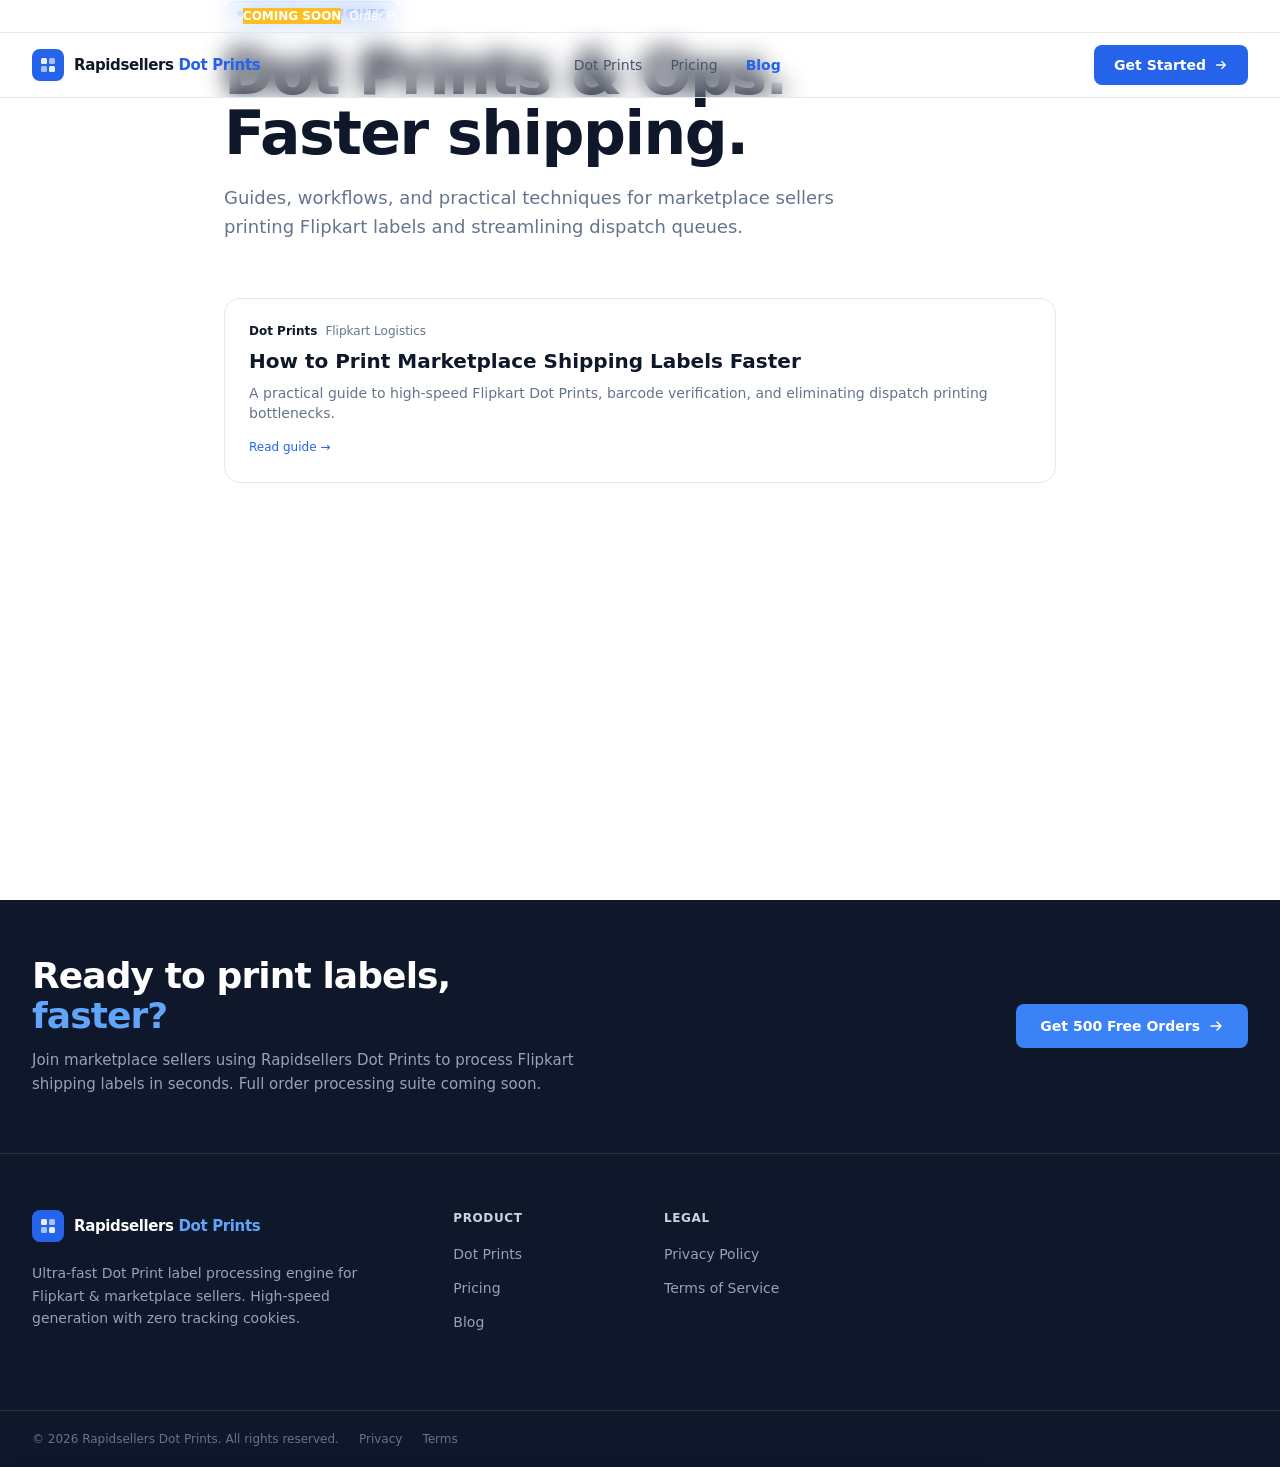
==== commit 6db7c74f: "Update branding to Rapidsellers Dot Prints, add Privacy & Terms pages, zero-cookie notice, and Comin" ====
--- a/blog/index.html
+++ b/blog/index.html
@@ -1,21 +1 @@
-<!DOCTYPE html><html lang="en"> <head><meta charset="UTF-8"><meta name="viewport" content="width=device-width, initial-scale=1.0"><meta name="description" content="Automate order processing for Myntra, Amazon, Flipkart, and more with a fast, centralized operations platform built for scale."><title>Blog — Rapidsellers</title><link rel="icon" type="image/svg+xml" href="/favicon.svg"><link rel="preconnect" href="https://fonts.googleapis.com"><link rel="preconnect" href="https://fonts.gstatic.com" crossorigin><link rel="stylesheet" href="/_astro/index.BEs_39U-.css">
-<link rel="stylesheet" href="/_astro/faster-deals-automation.D9K2PXtb.css"><script type="module" src="/_astro/hoisted.BjCrbnzM.js"></script></head> <body> <!-- Proposal-themed custom cursor (desktop only) -->   <header id="navbar" class="fixed top-0 left-0 right-0 z-50 transition-all duration-300 bg-white/80 backdrop-blur-md"> <nav class="max-w-7xl mx-auto px-4 sm:px-6 lg:px-8"> <div class="flex items-center justify-between h-16"> <!-- Logo --> <a href="/" class="flex items-center gap-2.5 flex-shrink-0 group"> <div class="w-8 h-8 rounded-lg bg-brand-600 flex items-center justify-center shadow-sm group-hover:shadow-brand-300/40 transition-shadow duration-300"> <svg width="18" height="18" viewBox="0 0 18 18" fill="none" xmlns="http://www.w3.org/2000/svg"> <rect x="2" y="2" width="6" height="6" rx="1.5" fill="white" opacity="0.9"></rect> <rect x="10" y="2" width="6" height="6" rx="1.5" fill="white" opacity="0.6"></rect> <rect x="2" y="10" width="6" height="6" rx="1.5" fill="white" opacity="0.6"></rect> <rect x="10" y="10" width="6" height="6" rx="1.5" fill="white" opacity="0.9"></rect> </svg> </div> <span class="text-[15px] font-bold tracking-tight text-ink">Rapidsellers</span> </a> <!-- Desktop Nav --> <ul class="hidden md:flex items-center gap-1"> <li class="relative dropdown-trigger">  <button class="nav-link flex items-center gap-1 px-3 py-2 rounded-md hover:bg-surface transition-colors"> Product <svg class="w-3.5 h-3.5 text-slate-400 mt-px" fill="none" viewBox="0 0 16 16"> <path d="M4 6l4 4 4-4" stroke="currentColor" stroke-width="1.5" stroke-linecap="round" stroke-linejoin="round"></path> </svg> </button> <div class="dropdown-menu"> <div class="p-1.5"> <a href="#" class="flex flex-col px-3 py-2.5 rounded-lg hover:bg-brand-50 group transition-colors"> <span class="text-sm font-medium text-ink group-hover:text-brand-700 transition-colors">Order Intake</span> <span class="text-xs text-muted mt-0.5">Capture marketplace orders instantly</span> </a><a href="#" class="flex flex-col px-3 py-2.5 rounded-lg hover:bg-brand-50 group transition-colors"> <span class="text-sm font-medium text-ink group-hover:text-brand-700 transition-colors">Smart Routing</span> <span class="text-xs text-muted mt-0.5">Send orders to the right workflow</span> </a><a href="#" class="flex flex-col px-3 py-2.5 rounded-lg hover:bg-brand-50 group transition-colors"> <span class="text-sm font-medium text-ink group-hover:text-brand-700 transition-colors">Exception Handling</span> <span class="text-xs text-muted mt-0.5">Resolve blocked orders fast</span> </a><a href="#" class="flex flex-col px-3 py-2.5 rounded-lg hover:bg-brand-50 group transition-colors"> <span class="text-sm font-medium text-ink group-hover:text-brand-700 transition-colors">Live Tracking</span> <span class="text-xs text-muted mt-0.5">Monitor every order in motion</span> </a> </div> </div>  </li><li class="relative dropdown-trigger">  <button class="nav-link flex items-center gap-1 px-3 py-2 rounded-md hover:bg-surface transition-colors"> Solutions <svg class="w-3.5 h-3.5 text-slate-400 mt-px" fill="none" viewBox="0 0 16 16"> <path d="M4 6l4 4 4-4" stroke="currentColor" stroke-width="1.5" stroke-linecap="round" stroke-linejoin="round"></path> </svg> </button> <div class="dropdown-menu"> <div class="p-1.5"> <a href="#" class="flex flex-col px-3 py-2.5 rounded-lg hover:bg-brand-50 group transition-colors"> <span class="text-sm font-medium text-ink group-hover:text-brand-700 transition-colors">Marketplace Sellers</span> <span class="text-xs text-muted mt-0.5">Scale on Myntra, Amazon, Flipkart</span> </a><a href="#" class="flex flex-col px-3 py-2.5 rounded-lg hover:bg-brand-50 group transition-colors"> <span class="text-sm font-medium text-ink group-hover:text-brand-700 transition-colors">Ops Teams</span> <span class="text-xs text-muted mt-0.5">Run fast daily order processing</span> </a><a href="#" class="flex flex-col px-3 py-2.5 rounded-lg hover:bg-brand-50 group transition-colors"> <span class="text-sm font-medium text-ink group-hover:text-brand-700 transition-colors">Enterprise</span> <span class="text-xs text-muted mt-0.5">Automate high-volume workflows</span> </a><a href="#" class="flex flex-col px-3 py-2.5 rounded-lg hover:bg-brand-50 group transition-colors"> <span class="text-sm font-medium text-ink group-hover:text-brand-700 transition-colors">Growing Brands</span> <span class="text-xs text-muted mt-0.5">Launch with minimal setup</span> </a> </div> </div>  </li><li class="relative dropdown-trigger"> <a href="/pricing" class="nav-link px-3 py-2 rounded-md hover:bg-surface transition-colors"> Pricing </a> </li><li class="relative dropdown-trigger"> <a href="/blog" class="nav-link px-3 py-2 rounded-md hover:bg-surface transition-colors"> Blog </a> </li> </ul> <!-- CTA --> <div class="hidden md:flex items-center gap-3"> <a href="#" class="btn-ghost text-sm text-slate-600 hover:text-ink font-medium">Sign in</a> <a href="#" class="btn-primary text-sm">
-Start automating
-<svg class="w-3.5 h-3.5" fill="none" viewBox="0 0 16 16"> <path d="M3 8h10M9 4l4 4-4 4" stroke="currentColor" stroke-width="1.5" stroke-linecap="round" stroke-linejoin="round"></path> </svg> </a> </div> <!-- Mobile hamburger --> <button id="menu-btn" class="md:hidden p-2 rounded-lg hover:bg-surface transition-colors" aria-label="Menu"> <svg class="w-5 h-5 text-ink" fill="none" viewBox="0 0 20 20"> <path d="M3 5h14M3 10h14M3 15h14" stroke="currentColor" stroke-width="1.5" stroke-linecap="round"></path> </svg> </button> </div> <!-- Mobile Menu --> <div id="mobile-menu" class="hidden md:hidden border-t border-border pb-4 pt-3"> <div class="space-y-1"> <p class="px-3 py-1.5 text-xs font-semibold text-muted uppercase tracking-wider">Product</p> <a href="#" class="flex items-center gap-2 px-3 py-2 rounded-lg text-sm text-ink hover:bg-surface"> <span class="w-1 h-1 rounded-full bg-brand-400 flex-shrink-0"></span> Order Intake </a><a href="#" class="flex items-center gap-2 px-3 py-2 rounded-lg text-sm text-ink hover:bg-surface"> <span class="w-1 h-1 rounded-full bg-brand-400 flex-shrink-0"></span> Smart Routing </a><a href="#" class="flex items-center gap-2 px-3 py-2 rounded-lg text-sm text-ink hover:bg-surface"> <span class="w-1 h-1 rounded-full bg-brand-400 flex-shrink-0"></span> Exception Handling </a><a href="#" class="flex items-center gap-2 px-3 py-2 rounded-lg text-sm text-ink hover:bg-surface"> <span class="w-1 h-1 rounded-full bg-brand-400 flex-shrink-0"></span> Live Tracking </a> </div><div class="space-y-1"> <p class="px-3 py-1.5 text-xs font-semibold text-muted uppercase tracking-wider">Solutions</p> <a href="#" class="flex items-center gap-2 px-3 py-2 rounded-lg text-sm text-ink hover:bg-surface"> <span class="w-1 h-1 rounded-full bg-brand-400 flex-shrink-0"></span> Marketplace Sellers </a><a href="#" class="flex items-center gap-2 px-3 py-2 rounded-lg text-sm text-ink hover:bg-surface"> <span class="w-1 h-1 rounded-full bg-brand-400 flex-shrink-0"></span> Ops Teams </a><a href="#" class="flex items-center gap-2 px-3 py-2 rounded-lg text-sm text-ink hover:bg-surface"> <span class="w-1 h-1 rounded-full bg-brand-400 flex-shrink-0"></span> Enterprise </a><a href="#" class="flex items-center gap-2 px-3 py-2 rounded-lg text-sm text-ink hover:bg-surface"> <span class="w-1 h-1 rounded-full bg-brand-400 flex-shrink-0"></span> Growing Brands </a> </div><div class="space-y-1"> <p class="px-3 py-1.5 text-xs font-semibold text-muted uppercase tracking-wider">Pricing</p> <a href="/pricing" class="flex px-3 py-2 rounded-lg text-sm text-ink hover:bg-surface">Pricing</a> </div><div class="space-y-1"> <p class="px-3 py-1.5 text-xs font-semibold text-muted uppercase tracking-wider">Blog</p> <a href="/blog" class="flex px-3 py-2 rounded-lg text-sm text-ink hover:bg-surface">Blog</a> </div> <div class="px-3 pt-4 space-y-2 border-t border-border mt-3"> <a href="#" class="block text-center py-2.5 text-sm font-medium text-ink">Sign in</a> <a href="#" class="btn-primary w-full justify-center">Start automating</a> </div> </div> </nav> </header> <main class="pt-28 pb-20 min-h-screen bg-white"> <div class="max-w-4xl mx-auto px-4 sm:px-6 lg:px-8"> <div class="mb-14"> <span class="section-label mb-4 inline-flex">Blog</span> <h1 class="text-5xl sm:text-6xl font-black text-ink tracking-tight leading-none">
-Order automation.<br>
-Faster ops.
-</h1> <p class="mt-5 max-w-2xl text-lg text-muted leading-relaxed">
-Notes, workflows, and practical ideas for marketplace sellers running Myntra, Amazon, and Flipkart orders at speed.
-</p> </div> <ul class="space-y-6"> <li> <a href="/blog/faster-deals-automation" class="block card-feature p-6 group"> <h2 class="text-xl font-bold text-ink group-hover:text-brand-600 transition-colors">How to Process Marketplace Orders Faster</h2> <p class="text-muted text-sm mt-2">A short guide to automating daily order workflows across Myntra, Amazon, and Flipkart.</p> <span class="btn-ghost mt-4 inline-flex text-xs">Read more →</span> </a> </li> </ul> </div> </main> <footer class="bg-ink text-white"> <!-- Top CTA strip --> <div class="border-b border-white/10"> <div class="max-w-7xl mx-auto px-4 sm:px-6 lg:px-8 py-14"> <div class="flex flex-col lg:flex-row items-start lg:items-center justify-between gap-8"> <div class="max-w-xl"> <h2 class="text-3xl sm:text-4xl font-black tracking-tight leading-tight">
-Ready to process orders,<br> <span class="text-brand-400">faster?</span> </h2> <p class="text-slate-400 mt-3 text-[15px] leading-relaxed">
-Join sellers using Rapidsellers to automate marketplace order flows across Myntra, Amazon, and Flipkart.
-            Built for speed, visibility, and fewer manual errors.
-</p> </div> <div class="flex flex-wrap gap-3 flex-shrink-0"> <a href="#" class="inline-flex items-center gap-2 bg-brand-500 hover:bg-brand-400 text-white font-semibold text-sm px-6 py-3 rounded-lg transition-all duration-200 hover:shadow-lg hover:shadow-brand-900/30 hover:-translate-y-px">
-Start automating
-<svg class="w-4 h-4" fill="none" viewBox="0 0 16 16"> <path d="M3 8h10M9 4l4 4-4 4" stroke="currentColor" stroke-width="1.5" stroke-linecap="round" stroke-linejoin="round"></path> </svg> </a> <a href="#" class="inline-flex items-center gap-2 text-white/80 hover:text-white border border-white/20 hover:border-white/40 text-sm font-medium px-6 py-3 rounded-lg transition-all duration-200">
-Book a demo
-</a> </div> </div> </div> </div> <!-- Main footer grid --> <div class="max-w-7xl mx-auto px-4 sm:px-6 lg:px-8 py-14"> <div class="grid grid-cols-2 md:grid-cols-6 gap-8 lg:gap-12"> <!-- Brand column --> <div class="col-span-2"> <!-- Logo --> <a href="/" class="flex items-center gap-2.5 group mb-5"> <div class="w-8 h-8 rounded-lg bg-brand-600 flex items-center justify-center"> <svg width="18" height="18" viewBox="0 0 18 18" fill="none"> <rect x="2" y="2" width="6" height="6" rx="1.5" fill="white" opacity="0.9"></rect> <rect x="10" y="2" width="6" height="6" rx="1.5" fill="white" opacity="0.6"></rect> <rect x="2" y="10" width="6" height="6" rx="1.5" fill="white" opacity="0.6"></rect> <rect x="10" y="10" width="6" height="6" rx="1.5" fill="white" opacity="0.9"></rect> </svg> </div> <span class="text-[15px] font-bold tracking-tight text-white">Rapidsellers</span> </a> <p class="text-slate-400 text-sm leading-relaxed mb-6">
-The order processing automation platform built for modern marketplace sellers. Sync, route, resolve, and ship faster.
-</p> <!-- Newsletter --> <div class="space-y-2"> <p class="text-xs font-semibold text-slate-300 uppercase tracking-wider">Product updates</p> <div class="flex gap-2"> <input type="email" placeholder="your@email.com" class="flex-1 bg-white/10 border border-white/15 text-white placeholder-slate-500 text-sm px-3 py-2 rounded-lg focus:outline-none focus:border-brand-500 focus:ring-1 focus:ring-brand-500/50 transition-all"> <button class="bg-brand-600 hover:bg-brand-500 text-white text-sm font-semibold px-4 py-2 rounded-lg transition-colors flex-shrink-0">
-Subscribe
-</button> </div> </div> </div> <!-- Link columns --> <div class="col-span-1"> <h3 class="text-xs font-semibold text-slate-300 uppercase tracking-wider mb-4">Product</h3> <ul class="space-y-2.5"> <li> <a href="#" class="text-sm text-slate-400 hover:text-white transition-colors duration-150"> Order Intake </a> </li><li> <a href="#" class="text-sm text-slate-400 hover:text-white transition-colors duration-150"> Workflow Automation </a> </li><li> <a href="#" class="text-sm text-slate-400 hover:text-white transition-colors duration-150"> Exception Handling </a> </li><li> <a href="#" class="text-sm text-slate-400 hover:text-white transition-colors duration-150"> Operations Dashboard </a> </li><li> <a href="#" class="text-sm text-slate-400 hover:text-white transition-colors duration-150"> Inventory Sync </a> </li><li> <a href="#" class="text-sm text-slate-400 hover:text-white transition-colors duration-150"> Alerts &amp; Escalations </a> </li> </ul> </div><div class="col-span-1"> <h3 class="text-xs font-semibold text-slate-300 uppercase tracking-wider mb-4">Solutions</h3> <ul class="space-y-2.5"> <li> <a href="#" class="text-sm text-slate-400 hover:text-white transition-colors duration-150"> Marketplace Sellers </a> </li><li> <a href="#" class="text-sm text-slate-400 hover:text-white transition-colors duration-150"> Operations Teams </a> </li><li> <a href="#" class="text-sm text-slate-400 hover:text-white transition-colors duration-150"> Enterprise </a> </li><li> <a href="#" class="text-sm text-slate-400 hover:text-white transition-colors duration-150"> D2C Brands </a> </li><li> <a href="#" class="text-sm text-slate-400 hover:text-white transition-colors duration-150"> Fast-Scaling Teams </a> </li> </ul> </div><div class="col-span-1"> <h3 class="text-xs font-semibold text-slate-300 uppercase tracking-wider mb-4">Company</h3> <ul class="space-y-2.5"> <li> <a href="#" class="text-sm text-slate-400 hover:text-white transition-colors duration-150"> About </a> </li><li> <a href="/blog" class="text-sm text-slate-400 hover:text-white transition-colors duration-150"> Blog </a> </li><li> <a href="#" class="text-sm text-slate-400 hover:text-white transition-colors duration-150"> Careers </a> </li><li> <a href="#" class="text-sm text-slate-400 hover:text-white transition-colors duration-150"> Press </a> </li><li> <a href="#" class="text-sm text-slate-400 hover:text-white transition-colors duration-150"> Contact </a> </li> </ul> </div><div class="col-span-1"> <h3 class="text-xs font-semibold text-slate-300 uppercase tracking-wider mb-4">Resources</h3> <ul class="space-y-2.5"> <li> <a href="#" class="text-sm text-slate-400 hover:text-white transition-colors duration-150"> Documentation </a> </li><li> <a href="#" class="text-sm text-slate-400 hover:text-white transition-colors duration-150"> API Reference </a> </li><li> <a href="#" class="text-sm text-slate-400 hover:text-white transition-colors duration-150"> Changelog </a> </li><li> <a href="#" class="text-sm text-slate-400 hover:text-white transition-colors duration-150"> Status </a> </li><li> <a href="#" class="text-sm text-slate-400 hover:text-white transition-colors duration-150"> Community </a> </li> </ul> </div> </div> </div> <!-- Bottom bar --> <div class="border-t border-white/10"> <div class="max-w-7xl mx-auto px-4 sm:px-6 lg:px-8 py-5"> <div class="flex flex-col sm:flex-row items-center justify-between gap-4"> <div class="flex flex-wrap items-center gap-x-5 gap-y-2 text-xs text-slate-500"> <span>© 2026 Rapidsellers by Jigar Innovations. All rights reserved.</span> <a href="#" class="hover:text-slate-300 transition-colors">Privacy</a> <a href="#" class="hover:text-slate-300 transition-colors">Terms</a> <a href="#" class="hover:text-slate-300 transition-colors">Security</a> <a href="#" class="hover:text-slate-300 transition-colors">Cookies</a> </div> <!-- Socials --> <div class="flex items-center gap-2"> <a href="#" aria-label="Twitter / X" class="w-8 h-8 rounded-lg bg-white/5 hover:bg-white/15 text-slate-400 hover:text-white flex items-center justify-center transition-all duration-150"><svg class="w-4 h-4" fill="currentColor" viewBox="0 0 24 24"><path d="M18.244 2.25h3.308l-7.227 8.26 8.502 11.24H16.17l-4.714-6.231-5.401 6.231H2.746l7.73-8.835L1.254 2.25H8.08l4.253 5.622 5.911-5.622zm-1.161 17.52h1.833L7.084 4.126H5.117z"/></svg></a><a href="#" aria-label="LinkedIn" class="w-8 h-8 rounded-lg bg-white/5 hover:bg-white/15 text-slate-400 hover:text-white flex items-center justify-center transition-all duration-150"><svg class="w-4 h-4" fill="currentColor" viewBox="0 0 24 24"><path d="M20.447 20.452h-3.554v-5.569c0-1.328-.027-3.037-1.852-3.037-1.853 0-2.136 1.445-2.136 2.939v5.667H9.351V9h3.414v1.561h.046c.477-.9 1.637-1.85 3.37-1.85 3.601 0 4.267 2.37 4.267 5.455v6.286zM5.337 7.433a2.062 2.062 0 0 1-2.063-2.065 2.064 2.064 0 1 1 2.063 2.065zm1.782 13.019H3.555V9h3.564v11.452zM22.225 0H1.771C.792 0 0 .774 0 1.729v20.542C0 23.227.792 24 1.771 24h20.451C23.2 24 24 23.227 24 22.271V1.729C24 .774 23.2 0 22.222 0h.003z"/></svg></a><a href="#" aria-label="GitHub" class="w-8 h-8 rounded-lg bg-white/5 hover:bg-white/15 text-slate-400 hover:text-white flex items-center justify-center transition-all duration-150"><svg class="w-4 h-4" fill="currentColor" viewBox="0 0 24 24"><path d="M12 .297c-6.63 0-12 5.373-12 12 0 5.303 3.438 9.8 8.205 11.385.6.113.82-.258.82-.577 0-.285-.01-1.04-.015-2.04-3.338.724-4.042-1.61-4.042-1.61C4.422 18.07 3.633 17.7 3.633 17.7c-1.087-.744.084-.729.084-.729 1.205.084 1.838 1.236 1.838 1.236 1.07 1.835 2.809 1.305 3.495.998.108-.776.417-1.305.76-1.605-2.665-.3-5.466-1.332-5.466-5.93 0-1.31.465-2.38 1.235-3.22-.135-.303-.54-1.523.105-3.176 0 0 1.005-.322 3.3 1.23.96-.267 1.98-.399 3-.405 1.02.006 2.04.138 3 .405 2.28-1.552 3.285-1.23 3.285-1.23.645 1.653.24 2.873.12 3.176.765.84 1.23 1.91 1.23 3.22 0 4.61-2.805 5.625-5.475 5.92.42.36.81 1.096.81 2.22 0 1.606-.015 2.896-.015 3.286 0 .315.21.69.825.57C20.565 22.092 24 17.592 24 12.297c0-6.627-5.373-12-12-12"/></svg></a> </div> </div> </div> </div> </footer>    </body> </html>+<!DOCTYPE html><html lang="en"> <head><meta charset="UTF-8"><meta name="viewport" content="width=device-width, initial-scale=1.0"><meta name="description" content="Marketplace shipping label automation, Flipkart Dot Prints workflows, and practical seller guides — Rapidsellers Dot Prints."><title>Blog — Rapidsellers Dot Prints</title><link rel="icon" type="image/svg+xml" href="/favicon.svg"><link rel="preconnect" href="https://fonts.googleapis.com"><link rel="preconnect" href="https://fonts.gstatic.com" crossorigin><link rel="stylesheet" href="/_astro/index.BEs_39U-.css"><link rel="stylesheet" href="/_astro/faster-deals-automation.D9K2PXtb.css"><script type="module" src="/_astro/hoisted.BjCrbnzM.js"></script></head> <body> <header id="navbar" class="fixed top-0 left-0 right-0 z-50 transition-all duration-300 bg-white/95 backdrop-blur-md border-b border-border"> <div id="coming-soon-banner" class="bg-gradient-to-r from-slate-900 via-brand-950 to-slate-900 text-white text-xs sm:text-sm font-medium py-2 px-4 text-center border-b border-brand-500/20"> <div class="max-w-7xl mx-auto flex items-center justify-center gap-2 flex-wrap"> <span class="inline-flex items-center px-2 py-0.5 rounded text-[11px] font-bold bg-amber-400 text-slate-950 uppercase tracking-wide">Coming Soon</span> <span class="text-slate-200">Order Processing Automation Suite is coming soon.</span> <span class="hidden sm:inline text-brand-400">⚡</span> <span class="text-brand-300 font-semibold">Rapidsellers Dot Prints is LIVE now for Flipkart sellers!</span> </div> </div> <nav class="max-w-7xl mx-auto px-4 sm:px-6 lg:px-8"> <div class="flex items-center justify-between h-16"> <a href="/" class="flex items-center gap-2.5 flex-shrink-0 group"> <div class="w-8 h-8 rounded-lg bg-brand-600 flex items-center justify-center shadow-sm group-hover:shadow-brand-300/40 transition-shadow duration-300"> <svg width="18" height="18" viewBox="0 0 18 18" fill="none" xmlns="http://www.w3.org/2000/svg"> <rect x="2" y="2" width="6" height="6" rx="1.5" fill="white" opacity="0.9"></rect> <rect x="10" y="2" width="6" height="6" rx="1.5" fill="white" opacity="0.6"></rect> <rect x="2" y="10" width="6" height="6" rx="1.5" fill="white" opacity="0.6"></rect> <rect x="10" y="10" width="6" height="6" rx="1.5" fill="white" opacity="0.9"></rect> </svg> </div> <span class="text-[15px] font-bold tracking-tight text-ink">Rapidsellers <span class="text-brand-600">Dot Prints</span></span> </a> <ul class="hidden md:flex items-center gap-1"> <li class="relative dropdown-trigger"> <a href="/" class="nav-link px-3 py-2 rounded-md hover:bg-surface transition-colors">Dot Prints</a> </li> <li class="relative dropdown-trigger"> <a href="/pricing" class="nav-link px-3 py-2 rounded-md hover:bg-surface transition-colors">Pricing</a> </li> <li class="relative dropdown-trigger"> <a href="/blog" class="nav-link px-3 py-2 rounded-md hover:bg-surface transition-colors text-brand-600 font-semibold">Blog</a> </li> </ul> <div class="hidden md:flex items-center gap-3"> <a href="/pricing" class="btn-primary text-sm"> Get Started <svg class="w-3.5 h-3.5" fill="none" viewBox="0 0 16 16"><path d="M3 8h10M9 4l4 4-4 4" stroke="currentColor" stroke-width="1.5" stroke-linecap="round" stroke-linejoin="round"></path></svg> </a> </div> <button id="menu-btn" class="md:hidden p-2 rounded-lg hover:bg-surface transition-colors" aria-label="Menu"> <svg class="w-5 h-5 text-ink" fill="none" viewBox="0 0 20 20"><path d="M3 5h14M3 10h14M3 15h14" stroke="currentColor" stroke-width="1.5" stroke-linecap="round"></path></svg> </button> </div> <div id="mobile-menu" class="hidden md:hidden border-t border-border pb-4 pt-3"> <div class="space-y-1"> <a href="/" class="flex px-3 py-2 rounded-lg text-sm text-ink hover:bg-surface">Dot Prints</a> <a href="/pricing" class="flex px-3 py-2 rounded-lg text-sm text-ink hover:bg-surface">Pricing</a> <a href="/blog" class="flex px-3 py-2 rounded-lg text-sm text-ink hover:bg-surface font-semibold text-brand-600">Blog</a> </div> <div class="px-3 pt-3 border-t border-border mt-3"> <a href="/pricing" class="btn-primary w-full justify-center">Get Started</a> </div> </div> </nav> </header> <main class="pt-32 pb-24 min-h-screen bg-white"> <div class="max-w-4xl mx-auto px-4 sm:px-6 lg:px-8"> <div class="mb-14"> <span class="section-label mb-4 inline-flex"><span class="w-1.5 h-1.5 rounded-full bg-brand-500 animate-pulse-slow"></span> Seller Insights</span> <h1 class="text-5xl sm:text-6xl font-black text-ink tracking-tight leading-none"> Dot Prints &amp; Ops.<br> Faster shipping. </h1> <p class="mt-5 max-w-2xl text-lg text-muted leading-relaxed"> Guides, workflows, and practical techniques for marketplace sellers printing Flipkart labels and streamlining dispatch queues. </p> </div> <ul class="space-y-6"> <li> <a href="/blog/faster-deals-automation" class="block card-feature p-6 group"> <div class="flex items-center gap-2 mb-2"> <span class="text-xs font-semibold px-2 py-0.5 rounded bg-brand-100 text-brand-700">Dot Prints</span> <span class="text-xs text-muted">Flipkart Logistics</span> </div> <h2 class="text-xl font-bold text-ink group-hover:text-brand-600 transition-colors">How to Print Marketplace Shipping Labels Faster</h2> <p class="text-muted text-sm mt-2">A practical guide to high-speed Flipkart Dot Prints, barcode verification, and eliminating dispatch printing bottlenecks.</p> <span class="btn-ghost mt-4 inline-flex text-xs">Read guide →</span> </a> </li> </ul> </div> </main> <footer class="bg-ink text-white"> <div class="border-b border-white/10"> <div class="max-w-7xl mx-auto px-4 sm:px-6 lg:px-8 py-14"> <div class="flex flex-col lg:flex-row items-start lg:items-center justify-between gap-8"> <div class="max-w-xl"> <h2 class="text-3xl sm:text-4xl font-black tracking-tight leading-tight"> Ready to print labels,<br> <span class="text-brand-400">faster?</span> </h2> <p class="text-slate-400 mt-3 text-[15px] leading-relaxed"> Join marketplace sellers using Rapidsellers Dot Prints to process Flipkart shipping labels in seconds. Full order processing suite coming soon. </p> </div> <div class="flex flex-wrap gap-3 flex-shrink-0"> <a href="/pricing" class="inline-flex items-center gap-2 bg-brand-500 hover:bg-brand-400 text-white font-semibold text-sm px-6 py-3 rounded-lg transition-all duration-200 hover:shadow-lg hover:shadow-brand-900/30 hover:-translate-y-px"> Get 500 Free Orders <svg class="w-4 h-4" fill="none" viewBox="0 0 16 16"><path d="M3 8h10M9 4l4 4-4 4" stroke="currentColor" stroke-width="1.5" stroke-linecap="round" stroke-linejoin="round"></path></svg> </a> </div> </div> </div> </div> <div class="max-w-7xl mx-auto px-4 sm:px-6 lg:px-8 py-14"> <div class="grid grid-cols-2 md:grid-cols-6 gap-8 lg:gap-12"> <div class="col-span-2"> <a href="/" class="flex items-center gap-2.5 group mb-5"> <div class="w-8 h-8 rounded-lg bg-brand-600 flex items-center justify-center"> <svg width="18" height="18" viewBox="0 0 18 18" fill="none"><rect x="2" y="2" width="6" height="6" rx="1.5" fill="white" opacity="0.9"></rect><rect x="10" y="2" width="6" height="6" rx="1.5" fill="white" opacity="0.6"></rect><rect x="2" y="10" width="6" height="6" rx="1.5" fill="white" opacity="0.6"></rect><rect x="10" y="10" width="6" height="6" rx="1.5" fill="white" opacity="0.9"></rect></svg> </div> <span class="text-[15px] font-bold tracking-tight text-white">Rapidsellers <span class="text-brand-400">Dot Prints</span></span> </a> <p class="text-slate-400 text-sm leading-relaxed mb-6"> Ultra-fast Dot Print label processing engine for Flipkart &amp; marketplace sellers. High-speed generation with zero tracking cookies. </p> </div> <div class="col-span-1"> <h3 class="text-xs font-semibold text-slate-300 uppercase tracking-wider mb-4">Product</h3> <ul class="space-y-2.5"> <li><a href="/" class="text-sm text-slate-400 hover:text-white transition-colors">Dot Prints</a></li> <li><a href="/pricing" class="text-sm text-slate-400 hover:text-white transition-colors">Pricing</a></li> <li><a href="/blog" class="text-sm text-slate-400 hover:text-white transition-colors">Blog</a></li> </ul> </div> <div class="col-span-1"> <h3 class="text-xs font-semibold text-slate-300 uppercase tracking-wider mb-4">Legal</h3> <ul class="space-y-2.5"> <li><a href="/privacy" class="text-sm text-slate-400 hover:text-white transition-colors">Privacy Policy</a></li> <li><a href="/terms" class="text-sm text-slate-400 hover:text-white transition-colors">Terms of Service</a></li> </ul> </div> </div> </div> <div class="border-t border-white/10"> <div class="max-w-7xl mx-auto px-4 sm:px-6 lg:px-8 py-5"> <div class="flex flex-col sm:flex-row items-center justify-between gap-4"> <div class="flex flex-wrap items-center gap-x-5 gap-y-2 text-xs text-slate-500"> <span>© 2026 Rapidsellers Dot Prints. All rights reserved.</span> <a href="/privacy" class="hover:text-slate-300 transition-colors">Privacy</a> <a href="/terms" class="hover:text-slate-300 transition-colors">Terms</a> </div> </div> </div> </div> </footer> <!-- Zero Cookie Permission / Notice Prompt --> <div id="cookie-notice-banner" class="fixed bottom-4 right-4 left-4 sm:left-auto sm:max-w-md bg-white/95 backdrop-blur-md border border-slate-200 shadow-2xl rounded-2xl p-4 z-50 transition-all duration-300 transform translate-y-0" role="region" aria-label="Cookie and Privacy Notice"> <div class="flex items-start gap-3"> <div class="w-8 h-8 rounded-lg bg-brand-50 flex items-center justify-center flex-shrink-0 text-brand-600 mt-0.5"> <svg class="w-5 h-5" fill="none" viewBox="0 0 24 24" stroke="currentColor"><path stroke-linecap="round" stroke-linejoin="round" stroke-width="2" d="M9 12l2 2 4-4m5.618-4.016A11.955 11.955 0 0112 2.944a11.955 11.955 0 01-8.618 3.04A12.02 12.02 0 003 9c0 5.591 3.824 10.29 9 11.622 5.176-1.332 9-6.03 9-11.622 0-1.042-.133-2.052-.382-3.016z" /></svg> </div> <div class="flex-1 text-xs text-slate-600 leading-relaxed"> <p class="font-semibold text-slate-900 mb-0.5">100% Cookie-Free Platform</p> <p>Rapidsellers Dot Prints does <strong>not</strong> collect or store any cookies or tracking scripts. Your browsing and operations remain entirely private. <a href="/privacy" class="text-brand-600 hover:text-brand-700 underline font-medium">Read Policy</a></p> </div> <button id="dismiss-cookie-btn" class="px-3 py-1.5 bg-brand-600 hover:bg-brand-500 text-white text-xs font-semibold rounded-lg shadow-sm transition-colors flex-shrink-0"> Got it </button> </div> </div> <script> (function() { var banner = document.getElementById('cookie-notice-banner'); var btn = document.getElementById('dismiss-cookie-btn'); if (localStorage.getItem('rp_cookies_acknowledged') === 'true') { if (banner) banner.style.display = 'none'; } else if (btn && banner) { btn.addEventListener('click', function() { localStorage.setItem('rp_cookies_acknowledged', 'true'); banner.style.opacity = '0'; banner.style.transform = 'translateY(12px)'; setTimeout(function() { banner.style.display = 'none'; }, 300); }); } })(); </script> </body> </html>
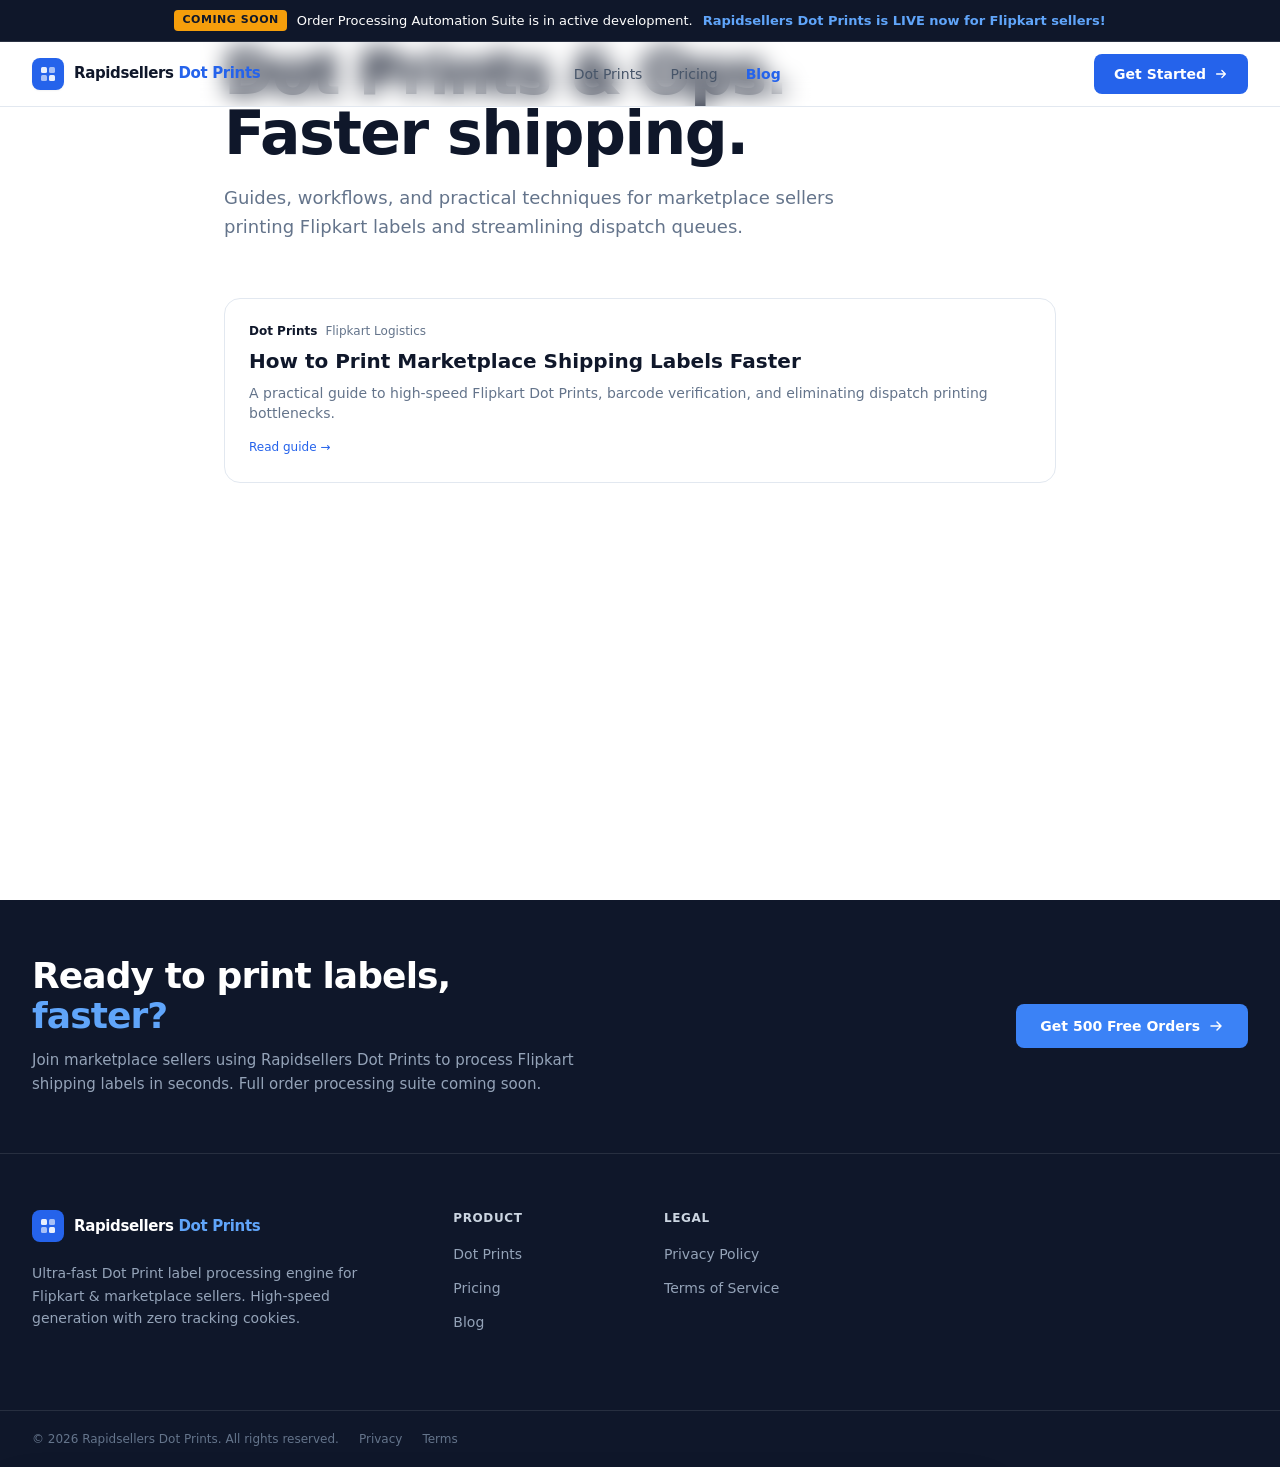
==== commit eda51f27: "Fix coming soon banner background and text contrast with inline styles" ====
--- a/blog/index.html
+++ b/blog/index.html
@@ -1 +1 @@
-<!DOCTYPE html><html lang="en"> <head><meta charset="UTF-8"><meta name="viewport" content="width=device-width, initial-scale=1.0"><meta name="description" content="Marketplace shipping label automation, Flipkart Dot Prints workflows, and practical seller guides — Rapidsellers Dot Prints."><title>Blog — Rapidsellers Dot Prints</title><link rel="icon" type="image/svg+xml" href="/favicon.svg"><link rel="preconnect" href="https://fonts.googleapis.com"><link rel="preconnect" href="https://fonts.gstatic.com" crossorigin><link rel="stylesheet" href="/_astro/index.BEs_39U-.css"><link rel="stylesheet" href="/_astro/faster-deals-automation.D9K2PXtb.css"><script type="module" src="/_astro/hoisted.BjCrbnzM.js"></script></head> <body> <header id="navbar" class="fixed top-0 left-0 right-0 z-50 transition-all duration-300 bg-white/95 backdrop-blur-md border-b border-border"> <div id="coming-soon-banner" class="bg-gradient-to-r from-slate-900 via-brand-950 to-slate-900 text-white text-xs sm:text-sm font-medium py-2 px-4 text-center border-b border-brand-500/20"> <div class="max-w-7xl mx-auto flex items-center justify-center gap-2 flex-wrap"> <span class="inline-flex items-center px-2 py-0.5 rounded text-[11px] font-bold bg-amber-400 text-slate-950 uppercase tracking-wide">Coming Soon</span> <span class="text-slate-200">Order Processing Automation Suite is coming soon.</span> <span class="hidden sm:inline text-brand-400">⚡</span> <span class="text-brand-300 font-semibold">Rapidsellers Dot Prints is LIVE now for Flipkart sellers!</span> </div> </div> <nav class="max-w-7xl mx-auto px-4 sm:px-6 lg:px-8"> <div class="flex items-center justify-between h-16"> <a href="/" class="flex items-center gap-2.5 flex-shrink-0 group"> <div class="w-8 h-8 rounded-lg bg-brand-600 flex items-center justify-center shadow-sm group-hover:shadow-brand-300/40 transition-shadow duration-300"> <svg width="18" height="18" viewBox="0 0 18 18" fill="none" xmlns="http://www.w3.org/2000/svg"> <rect x="2" y="2" width="6" height="6" rx="1.5" fill="white" opacity="0.9"></rect> <rect x="10" y="2" width="6" height="6" rx="1.5" fill="white" opacity="0.6"></rect> <rect x="2" y="10" width="6" height="6" rx="1.5" fill="white" opacity="0.6"></rect> <rect x="10" y="10" width="6" height="6" rx="1.5" fill="white" opacity="0.9"></rect> </svg> </div> <span class="text-[15px] font-bold tracking-tight text-ink">Rapidsellers <span class="text-brand-600">Dot Prints</span></span> </a> <ul class="hidden md:flex items-center gap-1"> <li class="relative dropdown-trigger"> <a href="/" class="nav-link px-3 py-2 rounded-md hover:bg-surface transition-colors">Dot Prints</a> </li> <li class="relative dropdown-trigger"> <a href="/pricing" class="nav-link px-3 py-2 rounded-md hover:bg-surface transition-colors">Pricing</a> </li> <li class="relative dropdown-trigger"> <a href="/blog" class="nav-link px-3 py-2 rounded-md hover:bg-surface transition-colors text-brand-600 font-semibold">Blog</a> </li> </ul> <div class="hidden md:flex items-center gap-3"> <a href="/pricing" class="btn-primary text-sm"> Get Started <svg class="w-3.5 h-3.5" fill="none" viewBox="0 0 16 16"><path d="M3 8h10M9 4l4 4-4 4" stroke="currentColor" stroke-width="1.5" stroke-linecap="round" stroke-linejoin="round"></path></svg> </a> </div> <button id="menu-btn" class="md:hidden p-2 rounded-lg hover:bg-surface transition-colors" aria-label="Menu"> <svg class="w-5 h-5 text-ink" fill="none" viewBox="0 0 20 20"><path d="M3 5h14M3 10h14M3 15h14" stroke="currentColor" stroke-width="1.5" stroke-linecap="round"></path></svg> </button> </div> <div id="mobile-menu" class="hidden md:hidden border-t border-border pb-4 pt-3"> <div class="space-y-1"> <a href="/" class="flex px-3 py-2 rounded-lg text-sm text-ink hover:bg-surface">Dot Prints</a> <a href="/pricing" class="flex px-3 py-2 rounded-lg text-sm text-ink hover:bg-surface">Pricing</a> <a href="/blog" class="flex px-3 py-2 rounded-lg text-sm text-ink hover:bg-surface font-semibold text-brand-600">Blog</a> </div> <div class="px-3 pt-3 border-t border-border mt-3"> <a href="/pricing" class="btn-primary w-full justify-center">Get Started</a> </div> </div> </nav> </header> <main class="pt-32 pb-24 min-h-screen bg-white"> <div class="max-w-4xl mx-auto px-4 sm:px-6 lg:px-8"> <div class="mb-14"> <span class="section-label mb-4 inline-flex"><span class="w-1.5 h-1.5 rounded-full bg-brand-500 animate-pulse-slow"></span> Seller Insights</span> <h1 class="text-5xl sm:text-6xl font-black text-ink tracking-tight leading-none"> Dot Prints &amp; Ops.<br> Faster shipping. </h1> <p class="mt-5 max-w-2xl text-lg text-muted leading-relaxed"> Guides, workflows, and practical techniques for marketplace sellers printing Flipkart labels and streamlining dispatch queues. </p> </div> <ul class="space-y-6"> <li> <a href="/blog/faster-deals-automation" class="block card-feature p-6 group"> <div class="flex items-center gap-2 mb-2"> <span class="text-xs font-semibold px-2 py-0.5 rounded bg-brand-100 text-brand-700">Dot Prints</span> <span class="text-xs text-muted">Flipkart Logistics</span> </div> <h2 class="text-xl font-bold text-ink group-hover:text-brand-600 transition-colors">How to Print Marketplace Shipping Labels Faster</h2> <p class="text-muted text-sm mt-2">A practical guide to high-speed Flipkart Dot Prints, barcode verification, and eliminating dispatch printing bottlenecks.</p> <span class="btn-ghost mt-4 inline-flex text-xs">Read guide →</span> </a> </li> </ul> </div> </main> <footer class="bg-ink text-white"> <div class="border-b border-white/10"> <div class="max-w-7xl mx-auto px-4 sm:px-6 lg:px-8 py-14"> <div class="flex flex-col lg:flex-row items-start lg:items-center justify-between gap-8"> <div class="max-w-xl"> <h2 class="text-3xl sm:text-4xl font-black tracking-tight leading-tight"> Ready to print labels,<br> <span class="text-brand-400">faster?</span> </h2> <p class="text-slate-400 mt-3 text-[15px] leading-relaxed"> Join marketplace sellers using Rapidsellers Dot Prints to process Flipkart shipping labels in seconds. Full order processing suite coming soon. </p> </div> <div class="flex flex-wrap gap-3 flex-shrink-0"> <a href="/pricing" class="inline-flex items-center gap-2 bg-brand-500 hover:bg-brand-400 text-white font-semibold text-sm px-6 py-3 rounded-lg transition-all duration-200 hover:shadow-lg hover:shadow-brand-900/30 hover:-translate-y-px"> Get 500 Free Orders <svg class="w-4 h-4" fill="none" viewBox="0 0 16 16"><path d="M3 8h10M9 4l4 4-4 4" stroke="currentColor" stroke-width="1.5" stroke-linecap="round" stroke-linejoin="round"></path></svg> </a> </div> </div> </div> </div> <div class="max-w-7xl mx-auto px-4 sm:px-6 lg:px-8 py-14"> <div class="grid grid-cols-2 md:grid-cols-6 gap-8 lg:gap-12"> <div class="col-span-2"> <a href="/" class="flex items-center gap-2.5 group mb-5"> <div class="w-8 h-8 rounded-lg bg-brand-600 flex items-center justify-center"> <svg width="18" height="18" viewBox="0 0 18 18" fill="none"><rect x="2" y="2" width="6" height="6" rx="1.5" fill="white" opacity="0.9"></rect><rect x="10" y="2" width="6" height="6" rx="1.5" fill="white" opacity="0.6"></rect><rect x="2" y="10" width="6" height="6" rx="1.5" fill="white" opacity="0.6"></rect><rect x="10" y="10" width="6" height="6" rx="1.5" fill="white" opacity="0.9"></rect></svg> </div> <span class="text-[15px] font-bold tracking-tight text-white">Rapidsellers <span class="text-brand-400">Dot Prints</span></span> </a> <p class="text-slate-400 text-sm leading-relaxed mb-6"> Ultra-fast Dot Print label processing engine for Flipkart &amp; marketplace sellers. High-speed generation with zero tracking cookies. </p> </div> <div class="col-span-1"> <h3 class="text-xs font-semibold text-slate-300 uppercase tracking-wider mb-4">Product</h3> <ul class="space-y-2.5"> <li><a href="/" class="text-sm text-slate-400 hover:text-white transition-colors">Dot Prints</a></li> <li><a href="/pricing" class="text-sm text-slate-400 hover:text-white transition-colors">Pricing</a></li> <li><a href="/blog" class="text-sm text-slate-400 hover:text-white transition-colors">Blog</a></li> </ul> </div> <div class="col-span-1"> <h3 class="text-xs font-semibold text-slate-300 uppercase tracking-wider mb-4">Legal</h3> <ul class="space-y-2.5"> <li><a href="/privacy" class="text-sm text-slate-400 hover:text-white transition-colors">Privacy Policy</a></li> <li><a href="/terms" class="text-sm text-slate-400 hover:text-white transition-colors">Terms of Service</a></li> </ul> </div> </div> </div> <div class="border-t border-white/10"> <div class="max-w-7xl mx-auto px-4 sm:px-6 lg:px-8 py-5"> <div class="flex flex-col sm:flex-row items-center justify-between gap-4"> <div class="flex flex-wrap items-center gap-x-5 gap-y-2 text-xs text-slate-500"> <span>© 2026 Rapidsellers Dot Prints. All rights reserved.</span> <a href="/privacy" class="hover:text-slate-300 transition-colors">Privacy</a> <a href="/terms" class="hover:text-slate-300 transition-colors">Terms</a> </div> </div> </div> </div> </footer> <!-- Zero Cookie Permission / Notice Prompt --> <div id="cookie-notice-banner" class="fixed bottom-4 right-4 left-4 sm:left-auto sm:max-w-md bg-white/95 backdrop-blur-md border border-slate-200 shadow-2xl rounded-2xl p-4 z-50 transition-all duration-300 transform translate-y-0" role="region" aria-label="Cookie and Privacy Notice"> <div class="flex items-start gap-3"> <div class="w-8 h-8 rounded-lg bg-brand-50 flex items-center justify-center flex-shrink-0 text-brand-600 mt-0.5"> <svg class="w-5 h-5" fill="none" viewBox="0 0 24 24" stroke="currentColor"><path stroke-linecap="round" stroke-linejoin="round" stroke-width="2" d="M9 12l2 2 4-4m5.618-4.016A11.955 11.955 0 0112 2.944a11.955 11.955 0 01-8.618 3.04A12.02 12.02 0 003 9c0 5.591 3.824 10.29 9 11.622 5.176-1.332 9-6.03 9-11.622 0-1.042-.133-2.052-.382-3.016z" /></svg> </div> <div class="flex-1 text-xs text-slate-600 leading-relaxed"> <p class="font-semibold text-slate-900 mb-0.5">100% Cookie-Free Platform</p> <p>Rapidsellers Dot Prints does <strong>not</strong> collect or store any cookies or tracking scripts. Your browsing and operations remain entirely private. <a href="/privacy" class="text-brand-600 hover:text-brand-700 underline font-medium">Read Policy</a></p> </div> <button id="dismiss-cookie-btn" class="px-3 py-1.5 bg-brand-600 hover:bg-brand-500 text-white text-xs font-semibold rounded-lg shadow-sm transition-colors flex-shrink-0"> Got it </button> </div> </div> <script> (function() { var banner = document.getElementById('cookie-notice-banner'); var btn = document.getElementById('dismiss-cookie-btn'); if (localStorage.getItem('rp_cookies_acknowledged') === 'true') { if (banner) banner.style.display = 'none'; } else if (btn && banner) { btn.addEventListener('click', function() { localStorage.setItem('rp_cookies_acknowledged', 'true'); banner.style.opacity = '0'; banner.style.transform = 'translateY(12px)'; setTimeout(function() { banner.style.display = 'none'; }, 300); }); } })(); </script> </body> </html>+<!DOCTYPE html><html lang="en"> <head><meta charset="UTF-8"><meta name="viewport" content="width=device-width, initial-scale=1.0"><meta name="description" content="Marketplace shipping label automation, Flipkart Dot Prints workflows, and practical seller guides — Rapidsellers Dot Prints."><title>Blog — Rapidsellers Dot Prints</title><link rel="icon" type="image/svg+xml" href="/favicon.svg"><link rel="preconnect" href="https://fonts.googleapis.com"><link rel="preconnect" href="https://fonts.gstatic.com" crossorigin><link rel="stylesheet" href="/_astro/index.BEs_39U-.css"><link rel="stylesheet" href="/_astro/faster-deals-automation.D9K2PXtb.css"><script type="module" src="/_astro/hoisted.BjCrbnzM.js"></script></head> <body> <header id="navbar" class="fixed top-0 left-0 right-0 z-50 transition-all duration-300 bg-white/95 backdrop-blur-md border-b border-border"> <div id="coming-soon-banner" style="background-color: #0f172a; color: #ffffff; padding: 10px 16px; border-bottom: 1px solid rgba(255, 255, 255, 0.12); font-size: 13px; line-height: 1.5; text-align: center;"> <div style="max-width: 1280px; margin: 0 auto; display: flex; align-items: center; justify-content: center; gap: 10px; flex-wrap: wrap;"> <span style="background-color: #f59e0b; color: #0f172a; font-weight: 800; font-size: 11px; padding: 2px 8px; border-radius: 4px; text-transform: uppercase; letter-spacing: 0.05em; display: inline-flex; align-items: center;">Coming Soon</span> <span style="color: #ffffff; font-weight: 500;">Order Processing Automation Suite is in active development.</span> <span style="color: #64748b;" class="hidden sm:inline">•</span> <span style="color: #60a5fa; font-weight: 700;">Rapidsellers Dot Prints is LIVE now for Flipkart sellers!</span> </div> </div> <nav class="max-w-7xl mx-auto px-4 sm:px-6 lg:px-8"> <div class="flex items-center justify-between h-16"> <a href="/" class="flex items-center gap-2.5 flex-shrink-0 group"> <div class="w-8 h-8 rounded-lg bg-brand-600 flex items-center justify-center shadow-sm group-hover:shadow-brand-300/40 transition-shadow duration-300"> <svg width="18" height="18" viewBox="0 0 18 18" fill="none" xmlns="http://www.w3.org/2000/svg"> <rect x="2" y="2" width="6" height="6" rx="1.5" fill="white" opacity="0.9"></rect> <rect x="10" y="2" width="6" height="6" rx="1.5" fill="white" opacity="0.6"></rect> <rect x="2" y="10" width="6" height="6" rx="1.5" fill="white" opacity="0.6"></rect> <rect x="10" y="10" width="6" height="6" rx="1.5" fill="white" opacity="0.9"></rect> </svg> </div> <span class="text-[15px] font-bold tracking-tight text-ink">Rapidsellers <span class="text-brand-600">Dot Prints</span></span> </a> <ul class="hidden md:flex items-center gap-1"> <li class="relative dropdown-trigger"> <a href="/" class="nav-link px-3 py-2 rounded-md hover:bg-surface transition-colors">Dot Prints</a> </li> <li class="relative dropdown-trigger"> <a href="/pricing" class="nav-link px-3 py-2 rounded-md hover:bg-surface transition-colors">Pricing</a> </li> <li class="relative dropdown-trigger"> <a href="/blog" class="nav-link px-3 py-2 rounded-md hover:bg-surface transition-colors text-brand-600 font-semibold">Blog</a> </li> </ul> <div class="hidden md:flex items-center gap-3"> <a href="/pricing" class="btn-primary text-sm"> Get Started <svg class="w-3.5 h-3.5" fill="none" viewBox="0 0 16 16"><path d="M3 8h10M9 4l4 4-4 4" stroke="currentColor" stroke-width="1.5" stroke-linecap="round" stroke-linejoin="round"></path></svg> </a> </div> <button id="menu-btn" class="md:hidden p-2 rounded-lg hover:bg-surface transition-colors" aria-label="Menu"> <svg class="w-5 h-5 text-ink" fill="none" viewBox="0 0 20 20"><path d="M3 5h14M3 10h14M3 15h14" stroke="currentColor" stroke-width="1.5" stroke-linecap="round"></path></svg> </button> </div> <div id="mobile-menu" class="hidden md:hidden border-t border-border pb-4 pt-3"> <div class="space-y-1"> <a href="/" class="flex px-3 py-2 rounded-lg text-sm text-ink hover:bg-surface">Dot Prints</a> <a href="/pricing" class="flex px-3 py-2 rounded-lg text-sm text-ink hover:bg-surface">Pricing</a> <a href="/blog" class="flex px-3 py-2 rounded-lg text-sm text-ink hover:bg-surface font-semibold text-brand-600">Blog</a> </div> <div class="px-3 pt-3 border-t border-border mt-3"> <a href="/pricing" class="btn-primary w-full justify-center">Get Started</a> </div> </div> </nav> </header> <main class="pt-32 pb-24 min-h-screen bg-white"> <div class="max-w-4xl mx-auto px-4 sm:px-6 lg:px-8"> <div class="mb-14"> <span class="section-label mb-4 inline-flex"><span class="w-1.5 h-1.5 rounded-full bg-brand-500 animate-pulse-slow"></span> Seller Insights</span> <h1 class="text-5xl sm:text-6xl font-black text-ink tracking-tight leading-none"> Dot Prints &amp; Ops.<br> Faster shipping. </h1> <p class="mt-5 max-w-2xl text-lg text-muted leading-relaxed"> Guides, workflows, and practical techniques for marketplace sellers printing Flipkart labels and streamlining dispatch queues. </p> </div> <ul class="space-y-6"> <li> <a href="/blog/faster-deals-automation" class="block card-feature p-6 group"> <div class="flex items-center gap-2 mb-2"> <span class="text-xs font-semibold px-2 py-0.5 rounded bg-brand-100 text-brand-700">Dot Prints</span> <span class="text-xs text-muted">Flipkart Logistics</span> </div> <h2 class="text-xl font-bold text-ink group-hover:text-brand-600 transition-colors">How to Print Marketplace Shipping Labels Faster</h2> <p class="text-muted text-sm mt-2">A practical guide to high-speed Flipkart Dot Prints, barcode verification, and eliminating dispatch printing bottlenecks.</p> <span class="btn-ghost mt-4 inline-flex text-xs">Read guide →</span> </a> </li> </ul> </div> </main> <footer class="bg-ink text-white"> <div class="border-b border-white/10"> <div class="max-w-7xl mx-auto px-4 sm:px-6 lg:px-8 py-14"> <div class="flex flex-col lg:flex-row items-start lg:items-center justify-between gap-8"> <div class="max-w-xl"> <h2 class="text-3xl sm:text-4xl font-black tracking-tight leading-tight"> Ready to print labels,<br> <span class="text-brand-400">faster?</span> </h2> <p class="text-slate-400 mt-3 text-[15px] leading-relaxed"> Join marketplace sellers using Rapidsellers Dot Prints to process Flipkart shipping labels in seconds. Full order processing suite coming soon. </p> </div> <div class="flex flex-wrap gap-3 flex-shrink-0"> <a href="/pricing" class="inline-flex items-center gap-2 bg-brand-500 hover:bg-brand-400 text-white font-semibold text-sm px-6 py-3 rounded-lg transition-all duration-200 hover:shadow-lg hover:shadow-brand-900/30 hover:-translate-y-px"> Get 500 Free Orders <svg class="w-4 h-4" fill="none" viewBox="0 0 16 16"><path d="M3 8h10M9 4l4 4-4 4" stroke="currentColor" stroke-width="1.5" stroke-linecap="round" stroke-linejoin="round"></path></svg> </a> </div> </div> </div> </div> <div class="max-w-7xl mx-auto px-4 sm:px-6 lg:px-8 py-14"> <div class="grid grid-cols-2 md:grid-cols-6 gap-8 lg:gap-12"> <div class="col-span-2"> <a href="/" class="flex items-center gap-2.5 group mb-5"> <div class="w-8 h-8 rounded-lg bg-brand-600 flex items-center justify-center"> <svg width="18" height="18" viewBox="0 0 18 18" fill="none"><rect x="2" y="2" width="6" height="6" rx="1.5" fill="white" opacity="0.9"></rect><rect x="10" y="2" width="6" height="6" rx="1.5" fill="white" opacity="0.6"></rect><rect x="2" y="10" width="6" height="6" rx="1.5" fill="white" opacity="0.6"></rect><rect x="10" y="10" width="6" height="6" rx="1.5" fill="white" opacity="0.9"></rect></svg> </div> <span class="text-[15px] font-bold tracking-tight text-white">Rapidsellers <span class="text-brand-400">Dot Prints</span></span> </a> <p class="text-slate-400 text-sm leading-relaxed mb-6"> Ultra-fast Dot Print label processing engine for Flipkart &amp; marketplace sellers. High-speed generation with zero tracking cookies. </p> </div> <div class="col-span-1"> <h3 class="text-xs font-semibold text-slate-300 uppercase tracking-wider mb-4">Product</h3> <ul class="space-y-2.5"> <li><a href="/" class="text-sm text-slate-400 hover:text-white transition-colors">Dot Prints</a></li> <li><a href="/pricing" class="text-sm text-slate-400 hover:text-white transition-colors">Pricing</a></li> <li><a href="/blog" class="text-sm text-slate-400 hover:text-white transition-colors">Blog</a></li> </ul> </div> <div class="col-span-1"> <h3 class="text-xs font-semibold text-slate-300 uppercase tracking-wider mb-4">Legal</h3> <ul class="space-y-2.5"> <li><a href="/privacy" class="text-sm text-slate-400 hover:text-white transition-colors">Privacy Policy</a></li> <li><a href="/terms" class="text-sm text-slate-400 hover:text-white transition-colors">Terms of Service</a></li> </ul> </div> </div> </div> <div class="border-t border-white/10"> <div class="max-w-7xl mx-auto px-4 sm:px-6 lg:px-8 py-5"> <div class="flex flex-col sm:flex-row items-center justify-between gap-4"> <div class="flex flex-wrap items-center gap-x-5 gap-y-2 text-xs text-slate-500"> <span>© 2026 Rapidsellers Dot Prints. All rights reserved.</span> <a href="/privacy" class="hover:text-slate-300 transition-colors">Privacy</a> <a href="/terms" class="hover:text-slate-300 transition-colors">Terms</a> </div> </div> </div> </div> </footer> <!-- Zero Cookie Permission / Notice Prompt --> <div id="cookie-notice-banner" class="fixed bottom-4 right-4 left-4 sm:left-auto sm:max-w-md bg-white/95 backdrop-blur-md border border-slate-200 shadow-2xl rounded-2xl p-4 z-50 transition-all duration-300 transform translate-y-0" role="region" aria-label="Cookie and Privacy Notice"> <div class="flex items-start gap-3"> <div class="w-8 h-8 rounded-lg bg-brand-50 flex items-center justify-center flex-shrink-0 text-brand-600 mt-0.5"> <svg class="w-5 h-5" fill="none" viewBox="0 0 24 24" stroke="currentColor"><path stroke-linecap="round" stroke-linejoin="round" stroke-width="2" d="M9 12l2 2 4-4m5.618-4.016A11.955 11.955 0 0112 2.944a11.955 11.955 0 01-8.618 3.04A12.02 12.02 0 003 9c0 5.591 3.824 10.29 9 11.622 5.176-1.332 9-6.03 9-11.622 0-1.042-.133-2.052-.382-3.016z" /></svg> </div> <div class="flex-1 text-xs text-slate-600 leading-relaxed"> <p class="font-semibold text-slate-900 mb-0.5">100% Cookie-Free Platform</p> <p>Rapidsellers Dot Prints does <strong>not</strong> collect or store any cookies or tracking scripts. Your browsing and operations remain entirely private. <a href="/privacy" class="text-brand-600 hover:text-brand-700 underline font-medium">Read Policy</a></p> </div> <button id="dismiss-cookie-btn" class="px-3 py-1.5 bg-brand-600 hover:bg-brand-500 text-white text-xs font-semibold rounded-lg shadow-sm transition-colors flex-shrink-0"> Got it </button> </div> </div> <script> (function() { var banner = document.getElementById('cookie-notice-banner'); var btn = document.getElementById('dismiss-cookie-btn'); if (localStorage.getItem('rp_cookies_acknowledged') === 'true') { if (banner) banner.style.display = 'none'; } else if (btn && banner) { btn.addEventListener('click', function() { localStorage.setItem('rp_cookies_acknowledged', 'true'); banner.style.opacity = '0'; banner.style.transform = 'translateY(12px)'; setTimeout(function() { banner.style.display = 'none'; }, 300); }); } })(); </script> </body> </html>
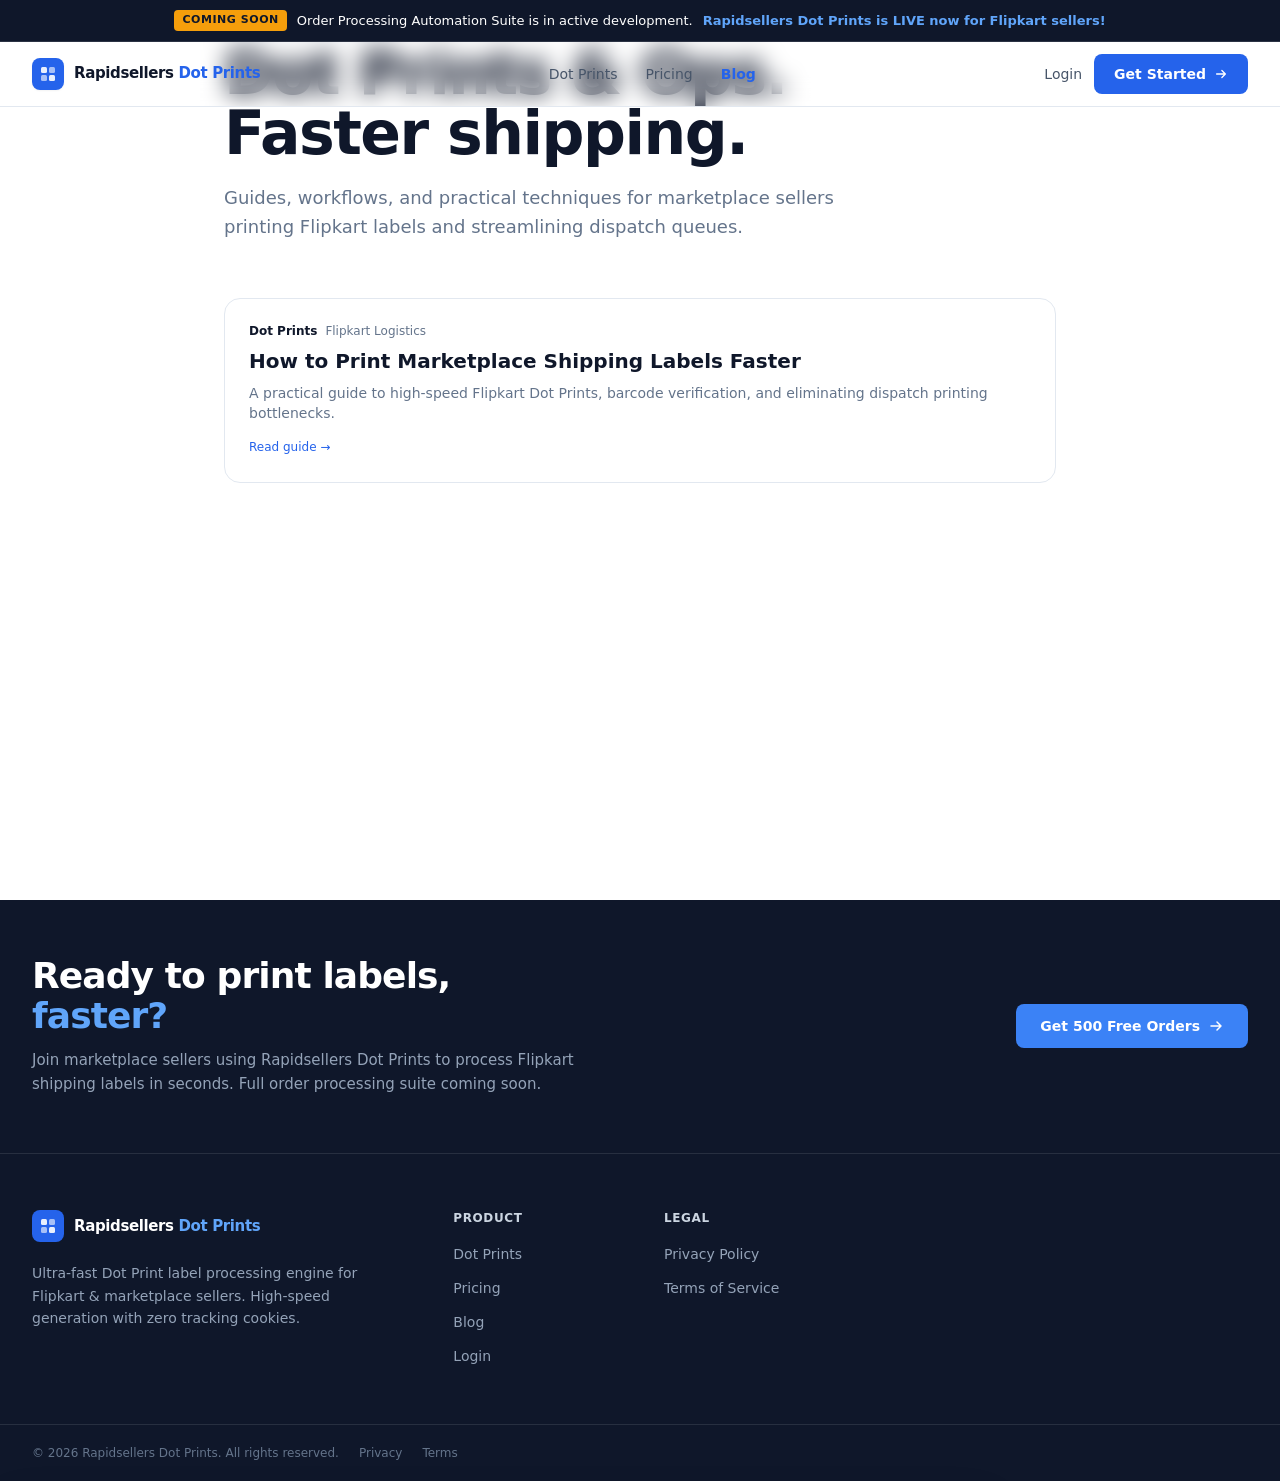
==== commit 0e2bde36: "Map all placeholder links and add Login pointing to app.rapidsellers.online" ====
--- a/blog/index.html
+++ b/blog/index.html
@@ -1 +1,14 @@
-<!DOCTYPE html><html lang="en"> <head><meta charset="UTF-8"><meta name="viewport" content="width=device-width, initial-scale=1.0"><meta name="description" content="Marketplace shipping label automation, Flipkart Dot Prints workflows, and practical seller guides — Rapidsellers Dot Prints."><title>Blog — Rapidsellers Dot Prints</title><link rel="icon" type="image/svg+xml" href="/favicon.svg"><link rel="preconnect" href="https://fonts.googleapis.com"><link rel="preconnect" href="https://fonts.gstatic.com" crossorigin><link rel="stylesheet" href="/_astro/index.BEs_39U-.css"><link rel="stylesheet" href="/_astro/faster-deals-automation.D9K2PXtb.css"><script type="module" src="/_astro/hoisted.BjCrbnzM.js"></script></head> <body> <header id="navbar" class="fixed top-0 left-0 right-0 z-50 transition-all duration-300 bg-white/95 backdrop-blur-md border-b border-border"> <div id="coming-soon-banner" style="background-color: #0f172a; color: #ffffff; padding: 10px 16px; border-bottom: 1px solid rgba(255, 255, 255, 0.12); font-size: 13px; line-height: 1.5; text-align: center;"> <div style="max-width: 1280px; margin: 0 auto; display: flex; align-items: center; justify-content: center; gap: 10px; flex-wrap: wrap;"> <span style="background-color: #f59e0b; color: #0f172a; font-weight: 800; font-size: 11px; padding: 2px 8px; border-radius: 4px; text-transform: uppercase; letter-spacing: 0.05em; display: inline-flex; align-items: center;">Coming Soon</span> <span style="color: #ffffff; font-weight: 500;">Order Processing Automation Suite is in active development.</span> <span style="color: #64748b;" class="hidden sm:inline">•</span> <span style="color: #60a5fa; font-weight: 700;">Rapidsellers Dot Prints is LIVE now for Flipkart sellers!</span> </div> </div> <nav class="max-w-7xl mx-auto px-4 sm:px-6 lg:px-8"> <div class="flex items-center justify-between h-16"> <a href="/" class="flex items-center gap-2.5 flex-shrink-0 group"> <div class="w-8 h-8 rounded-lg bg-brand-600 flex items-center justify-center shadow-sm group-hover:shadow-brand-300/40 transition-shadow duration-300"> <svg width="18" height="18" viewBox="0 0 18 18" fill="none" xmlns="http://www.w3.org/2000/svg"> <rect x="2" y="2" width="6" height="6" rx="1.5" fill="white" opacity="0.9"></rect> <rect x="10" y="2" width="6" height="6" rx="1.5" fill="white" opacity="0.6"></rect> <rect x="2" y="10" width="6" height="6" rx="1.5" fill="white" opacity="0.6"></rect> <rect x="10" y="10" width="6" height="6" rx="1.5" fill="white" opacity="0.9"></rect> </svg> </div> <span class="text-[15px] font-bold tracking-tight text-ink">Rapidsellers <span class="text-brand-600">Dot Prints</span></span> </a> <ul class="hidden md:flex items-center gap-1"> <li class="relative dropdown-trigger"> <a href="/" class="nav-link px-3 py-2 rounded-md hover:bg-surface transition-colors">Dot Prints</a> </li> <li class="relative dropdown-trigger"> <a href="/pricing" class="nav-link px-3 py-2 rounded-md hover:bg-surface transition-colors">Pricing</a> </li> <li class="relative dropdown-trigger"> <a href="/blog" class="nav-link px-3 py-2 rounded-md hover:bg-surface transition-colors text-brand-600 font-semibold">Blog</a> </li> </ul> <div class="hidden md:flex items-center gap-3"> <a href="/pricing" class="btn-primary text-sm"> Get Started <svg class="w-3.5 h-3.5" fill="none" viewBox="0 0 16 16"><path d="M3 8h10M9 4l4 4-4 4" stroke="currentColor" stroke-width="1.5" stroke-linecap="round" stroke-linejoin="round"></path></svg> </a> </div> <button id="menu-btn" class="md:hidden p-2 rounded-lg hover:bg-surface transition-colors" aria-label="Menu"> <svg class="w-5 h-5 text-ink" fill="none" viewBox="0 0 20 20"><path d="M3 5h14M3 10h14M3 15h14" stroke="currentColor" stroke-width="1.5" stroke-linecap="round"></path></svg> </button> </div> <div id="mobile-menu" class="hidden md:hidden border-t border-border pb-4 pt-3"> <div class="space-y-1"> <a href="/" class="flex px-3 py-2 rounded-lg text-sm text-ink hover:bg-surface">Dot Prints</a> <a href="/pricing" class="flex px-3 py-2 rounded-lg text-sm text-ink hover:bg-surface">Pricing</a> <a href="/blog" class="flex px-3 py-2 rounded-lg text-sm text-ink hover:bg-surface font-semibold text-brand-600">Blog</a> </div> <div class="px-3 pt-3 border-t border-border mt-3"> <a href="/pricing" class="btn-primary w-full justify-center">Get Started</a> </div> </div> </nav> </header> <main class="pt-32 pb-24 min-h-screen bg-white"> <div class="max-w-4xl mx-auto px-4 sm:px-6 lg:px-8"> <div class="mb-14"> <span class="section-label mb-4 inline-flex"><span class="w-1.5 h-1.5 rounded-full bg-brand-500 animate-pulse-slow"></span> Seller Insights</span> <h1 class="text-5xl sm:text-6xl font-black text-ink tracking-tight leading-none"> Dot Prints &amp; Ops.<br> Faster shipping. </h1> <p class="mt-5 max-w-2xl text-lg text-muted leading-relaxed"> Guides, workflows, and practical techniques for marketplace sellers printing Flipkart labels and streamlining dispatch queues. </p> </div> <ul class="space-y-6"> <li> <a href="/blog/faster-deals-automation" class="block card-feature p-6 group"> <div class="flex items-center gap-2 mb-2"> <span class="text-xs font-semibold px-2 py-0.5 rounded bg-brand-100 text-brand-700">Dot Prints</span> <span class="text-xs text-muted">Flipkart Logistics</span> </div> <h2 class="text-xl font-bold text-ink group-hover:text-brand-600 transition-colors">How to Print Marketplace Shipping Labels Faster</h2> <p class="text-muted text-sm mt-2">A practical guide to high-speed Flipkart Dot Prints, barcode verification, and eliminating dispatch printing bottlenecks.</p> <span class="btn-ghost mt-4 inline-flex text-xs">Read guide →</span> </a> </li> </ul> </div> </main> <footer class="bg-ink text-white"> <div class="border-b border-white/10"> <div class="max-w-7xl mx-auto px-4 sm:px-6 lg:px-8 py-14"> <div class="flex flex-col lg:flex-row items-start lg:items-center justify-between gap-8"> <div class="max-w-xl"> <h2 class="text-3xl sm:text-4xl font-black tracking-tight leading-tight"> Ready to print labels,<br> <span class="text-brand-400">faster?</span> </h2> <p class="text-slate-400 mt-3 text-[15px] leading-relaxed"> Join marketplace sellers using Rapidsellers Dot Prints to process Flipkart shipping labels in seconds. Full order processing suite coming soon. </p> </div> <div class="flex flex-wrap gap-3 flex-shrink-0"> <a href="/pricing" class="inline-flex items-center gap-2 bg-brand-500 hover:bg-brand-400 text-white font-semibold text-sm px-6 py-3 rounded-lg transition-all duration-200 hover:shadow-lg hover:shadow-brand-900/30 hover:-translate-y-px"> Get 500 Free Orders <svg class="w-4 h-4" fill="none" viewBox="0 0 16 16"><path d="M3 8h10M9 4l4 4-4 4" stroke="currentColor" stroke-width="1.5" stroke-linecap="round" stroke-linejoin="round"></path></svg> </a> </div> </div> </div> </div> <div class="max-w-7xl mx-auto px-4 sm:px-6 lg:px-8 py-14"> <div class="grid grid-cols-2 md:grid-cols-6 gap-8 lg:gap-12"> <div class="col-span-2"> <a href="/" class="flex items-center gap-2.5 group mb-5"> <div class="w-8 h-8 rounded-lg bg-brand-600 flex items-center justify-center"> <svg width="18" height="18" viewBox="0 0 18 18" fill="none"><rect x="2" y="2" width="6" height="6" rx="1.5" fill="white" opacity="0.9"></rect><rect x="10" y="2" width="6" height="6" rx="1.5" fill="white" opacity="0.6"></rect><rect x="2" y="10" width="6" height="6" rx="1.5" fill="white" opacity="0.6"></rect><rect x="10" y="10" width="6" height="6" rx="1.5" fill="white" opacity="0.9"></rect></svg> </div> <span class="text-[15px] font-bold tracking-tight text-white">Rapidsellers <span class="text-brand-400">Dot Prints</span></span> </a> <p class="text-slate-400 text-sm leading-relaxed mb-6"> Ultra-fast Dot Print label processing engine for Flipkart &amp; marketplace sellers. High-speed generation with zero tracking cookies. </p> </div> <div class="col-span-1"> <h3 class="text-xs font-semibold text-slate-300 uppercase tracking-wider mb-4">Product</h3> <ul class="space-y-2.5"> <li><a href="/" class="text-sm text-slate-400 hover:text-white transition-colors">Dot Prints</a></li> <li><a href="/pricing" class="text-sm text-slate-400 hover:text-white transition-colors">Pricing</a></li> <li><a href="/blog" class="text-sm text-slate-400 hover:text-white transition-colors">Blog</a></li> </ul> </div> <div class="col-span-1"> <h3 class="text-xs font-semibold text-slate-300 uppercase tracking-wider mb-4">Legal</h3> <ul class="space-y-2.5"> <li><a href="/privacy" class="text-sm text-slate-400 hover:text-white transition-colors">Privacy Policy</a></li> <li><a href="/terms" class="text-sm text-slate-400 hover:text-white transition-colors">Terms of Service</a></li> </ul> </div> </div> </div> <div class="border-t border-white/10"> <div class="max-w-7xl mx-auto px-4 sm:px-6 lg:px-8 py-5"> <div class="flex flex-col sm:flex-row items-center justify-between gap-4"> <div class="flex flex-wrap items-center gap-x-5 gap-y-2 text-xs text-slate-500"> <span>© 2026 Rapidsellers Dot Prints. All rights reserved.</span> <a href="/privacy" class="hover:text-slate-300 transition-colors">Privacy</a> <a href="/terms" class="hover:text-slate-300 transition-colors">Terms</a> </div> </div> </div> </div> </footer> <!-- Zero Cookie Permission / Notice Prompt --> <div id="cookie-notice-banner" class="fixed bottom-4 right-4 left-4 sm:left-auto sm:max-w-md bg-white/95 backdrop-blur-md border border-slate-200 shadow-2xl rounded-2xl p-4 z-50 transition-all duration-300 transform translate-y-0" role="region" aria-label="Cookie and Privacy Notice"> <div class="flex items-start gap-3"> <div class="w-8 h-8 rounded-lg bg-brand-50 flex items-center justify-center flex-shrink-0 text-brand-600 mt-0.5"> <svg class="w-5 h-5" fill="none" viewBox="0 0 24 24" stroke="currentColor"><path stroke-linecap="round" stroke-linejoin="round" stroke-width="2" d="M9 12l2 2 4-4m5.618-4.016A11.955 11.955 0 0112 2.944a11.955 11.955 0 01-8.618 3.04A12.02 12.02 0 003 9c0 5.591 3.824 10.29 9 11.622 5.176-1.332 9-6.03 9-11.622 0-1.042-.133-2.052-.382-3.016z" /></svg> </div> <div class="flex-1 text-xs text-slate-600 leading-relaxed"> <p class="font-semibold text-slate-900 mb-0.5">100% Cookie-Free Platform</p> <p>Rapidsellers Dot Prints does <strong>not</strong> collect or store any cookies or tracking scripts. Your browsing and operations remain entirely private. <a href="/privacy" class="text-brand-600 hover:text-brand-700 underline font-medium">Read Policy</a></p> </div> <button id="dismiss-cookie-btn" class="px-3 py-1.5 bg-brand-600 hover:bg-brand-500 text-white text-xs font-semibold rounded-lg shadow-sm transition-colors flex-shrink-0"> Got it </button> </div> </div> <script> (function() { var banner = document.getElementById('cookie-notice-banner'); var btn = document.getElementById('dismiss-cookie-btn'); if (localStorage.getItem('rp_cookies_acknowledged') === 'true') { if (banner) banner.style.display = 'none'; } else if (btn && banner) { btn.addEventListener('click', function() { localStorage.setItem('rp_cookies_acknowledged', 'true'); banner.style.opacity = '0'; banner.style.transform = 'translateY(12px)'; setTimeout(function() { banner.style.display = 'none'; }, 300); }); } })(); </script> </body> </html>+<!DOCTYPE html><html lang="en"> <head><meta charset="UTF-8"><meta name="viewport" content="width=device-width, initial-scale=1.0"><meta name="description" content="Marketplace shipping label automation, Flipkart Dot Prints workflows, and practical seller guides — Rapidsellers Dot Prints."><title>Blog — Rapidsellers Dot Prints</title><link rel="icon" type="image/svg+xml" href="/favicon.svg"><link rel="preconnect" href="https://fonts.googleapis.com"><link rel="preconnect" href="https://fonts.gstatic.com" crossorigin><link rel="stylesheet" href="/_astro/index.BEs_39U-.css"><link rel="stylesheet" href="/_astro/faster-deals-automation.D9K2PXtb.css"><script type="module" src="/_astro/hoisted.BjCrbnzM.js"></script></head> <body> <header id="navbar" class="fixed top-0 left-0 right-0 z-50 transition-all duration-300 bg-white/95 backdrop-blur-md border-b border-border"> <div id="coming-soon-banner" style="background-color: #0f172a; color: #ffffff; padding: 10px 16px; border-bottom: 1px solid rgba(255, 255, 255, 0.12); font-size: 13px; line-height: 1.5; text-align: center;"> <div style="max-width: 1280px; margin: 0 auto; display: flex; align-items: center; justify-content: center; gap: 10px; flex-wrap: wrap;"> <span style="background-color: #f59e0b; color: #0f172a; font-weight: 800; font-size: 11px; padding: 2px 8px; border-radius: 4px; text-transform: uppercase; letter-spacing: 0.05em; display: inline-flex; align-items: center;">Coming Soon</span> <span style="color: #ffffff; font-weight: 500;">Order Processing Automation Suite is in active development.</span> <span style="color: #64748b;" class="hidden sm:inline">•</span> <span style="color: #60a5fa; font-weight: 700;">Rapidsellers Dot Prints is LIVE now for Flipkart sellers!</span> </div> </div> <nav class="max-w-7xl mx-auto px-4 sm:px-6 lg:px-8"> <div class="flex items-center justify-between h-16"> <a href="/" class="flex items-center gap-2.5 flex-shrink-0 group"> <div class="w-8 h-8 rounded-lg bg-brand-600 flex items-center justify-center shadow-sm group-hover:shadow-brand-300/40 transition-shadow duration-300"> <svg width="18" height="18" viewBox="0 0 18 18" fill="none" xmlns="http://www.w3.org/2000/svg"> <rect x="2" y="2" width="6" height="6" rx="1.5" fill="white" opacity="0.9"></rect> <rect x="10" y="2" width="6" height="6" rx="1.5" fill="white" opacity="0.6"></rect> <rect x="2" y="10" width="6" height="6" rx="1.5" fill="white" opacity="0.6"></rect> <rect x="10" y="10" width="6" height="6" rx="1.5" fill="white" opacity="0.9"></rect> </svg> </div> <span class="text-[15px] font-bold tracking-tight text-ink">Rapidsellers <span class="text-brand-600">Dot Prints</span></span> </a> <ul class="hidden md:flex items-center gap-1"> <li class="relative dropdown-trigger"> <a href="/" class="nav-link px-3 py-2 rounded-md hover:bg-surface transition-colors">Dot Prints</a> </li> <li class="relative dropdown-trigger"> <a href="/pricing" class="nav-link px-3 py-2 rounded-md hover:bg-surface transition-colors">Pricing</a> </li> <li class="relative dropdown-trigger"> <a href="/blog" class="nav-link px-3 py-2 rounded-md hover:bg-surface transition-colors text-brand-600 font-semibold">Blog</a> </li> </ul> <div class="hidden md:flex items-center gap-3"> <a href="https://app.rapidsellers.online" class="btn-ghost text-sm text-slate-600 hover:text-ink font-medium">Login</a> <a href="/pricing" class="btn-primary text-sm"> Get Started <svg class="w-3.5 h-3.5" fill="none" viewBox="0 0 16 16"><path d="M3 8h10M9 4l4 4-4 4" stroke="currentColor" stroke-width="1.5" stroke-linecap="round" stroke-linejoin="round"></path></svg> </a> </div> <button id="menu-btn" class="md:hidden p-2 rounded-lg hover:bg-surface transition-colors" aria-label="Menu"> <svg class="w-5 h-5 text-ink" fill="none" viewBox="0 0 20 20"><path d="M3 5h14M3 10h14M3 15h14" stroke="currentColor" stroke-width="1.5" stroke-linecap="round"></path></svg> </button> </div> <div id="mobile-menu" class="hidden md:hidden border-t border-border pb-4 pt-3"> <div class="space-y-1"> <a href="/" class="flex px-3 py-2 rounded-lg text-sm text-ink hover:bg-surface">Dot Prints</a> <a href="/pricing" class="flex px-3 py-2 rounded-lg text-sm text-ink hover:bg-surface">Pricing</a> <a href="/blog" class="flex px-3 py-2 rounded-lg text-sm text-ink hover:bg-surface font-semibold text-brand-600">Blog</a> </div> <div class="px-3 pt-3 border-t border-border mt-3 space-y-2"> <a href="https://app.rapidsellers.online" class="block text-center py-2 text-sm font-medium text-ink">Login</a> <a href="/pricing" class="btn-primary w-full justify-center">Get Started</a> </div> </div> </nav> </header> <main class="pt-32 pb-24 min-h-screen bg-white"> <div class="max-w-4xl mx-auto px-4 sm:px-6 lg:px-8"> <div class="mb-14"> <span class="section-label mb-4 inline-flex"><span class="w-1.5 h-1.5 rounded-full bg-brand-500 animate-pulse-slow"></span> Seller Insights</span> <h1 class="text-5xl sm:text-6xl font-black text-ink tracking-tight leading-none"> Dot Prints &amp; Ops.<br> Faster shipping. </h1> <p class="mt-5 max-w-2xl text-lg text-muted leading-relaxed"> Guides, workflows, and practical techniques for marketplace sellers printing Flipkart labels and streamlining dispatch queues. </p> </div> <ul class="space-y-6"> <li> <a href="/blog/faster-deals-automation" class="block card-feature p-6 group"> <div class="flex items-center gap-2 mb-2"> <span class="text-xs font-semibold px-2 py-0.5 rounded bg-brand-100 text-brand-700">Dot Prints</span> <span class="text-xs text-muted">Flipkart Logistics</span> </div> <h2 class="text-xl font-bold text-ink group-hover:text-brand-600 transition-colors">How to Print Marketplace Shipping Labels Faster</h2> <p class="text-muted text-sm mt-2">A practical guide to high-speed Flipkart Dot Prints, barcode verification, and eliminating dispatch printing bottlenecks.</p> <span class="btn-ghost mt-4 inline-flex text-xs">Read guide →</span> </a> </li> </ul> </div> </main> <footer class="bg-ink text-white"> <div class="border-b border-white/10"> <div class="max-w-7xl mx-auto px-4 sm:px-6 lg:px-8 py-14"> <div class="flex flex-col lg:flex-row items-start lg:items-center justify-between gap-8"> <div class="max-w-xl"> <h2 class="text-3xl sm:text-4xl font-black tracking-tight leading-tight"> Ready to print labels,<br> <span class="text-brand-400">faster?</span> </h2> <p class="text-slate-400 mt-3 text-[15px] leading-relaxed"> Join marketplace sellers using Rapidsellers Dot Prints to process Flipkart shipping labels in seconds. Full order processing suite coming soon. </p> </div> <div class="flex flex-wrap gap-3 flex-shrink-0"> <a href="/pricing" class="inline-flex items-center gap-2 bg-brand-500 hover:bg-brand-400 text-white font-semibold text-sm px-6 py-3 rounded-lg transition-all duration-200 hover:shadow-lg hover:shadow-brand-900/30 hover:-translate-y-px"> Get 500 Free Orders <svg class="w-4 h-4" fill="none" viewBox="0 0 16 16"><path d="M3 8h10M9 4l4 4-4 4" stroke="currentColor" stroke-width="1.5" stroke-linecap="round" stroke-linejoin="round"></path></svg> </a> </div> </div> </div> </div> <div class="max-w-7xl mx-auto px-4 sm:px-6 lg:px-8 py-14"> <div class="grid grid-cols-2 md:grid-cols-6 gap-8 lg:gap-12"> <div class="col-span-2"> <a href="/" class="flex items-center gap-2.5 group mb-5"> <div class="w-8 h-8 rounded-lg bg-brand-600 flex items-center justify-center"> <svg width="18" height="18" viewBox="0 0 18 18" fill="none"><rect x="2" y="2" width="6" height="6" rx="1.5" fill="white" opacity="0.9"></rect><rect x="10" y="2" width="6" height="6" rx="1.5" fill="white" opacity="0.6"></rect><rect x="2" y="10" width="6" height="6" rx="1.5" fill="white" opacity="0.6"></rect><rect x="10" y="10" width="6" height="6" rx="1.5" fill="white" opacity="0.9"></rect></svg> </div> <span class="text-[15px] font-bold tracking-tight text-white">Rapidsellers <span class="text-brand-400">Dot Prints</span></span> </a> <p class="text-slate-400 text-sm leading-relaxed mb-6"> Ultra-fast Dot Print label processing engine for Flipkart &amp; marketplace sellers. High-speed generation with zero tracking cookies. </p> </div> <div class="col-span-1"> <h3 class="text-xs font-semibold text-slate-300 uppercase tracking-wider mb-4">Product</h3> <ul class="space-y-2.5"> <li><a href="/" class="text-sm text-slate-400 hover:text-white transition-colors">Dot Prints</a></li> <li><a href="/pricing" class="text-sm text-slate-400 hover:text-white transition-colors">Pricing</a></li> <li><a href="/blog" class="text-sm text-slate-400 hover:text-white transition-colors">Blog</a></li><li><a href="https://app.rapidsellers.online" class="text-sm text-slate-400 hover:text-white transition-colors">Login</a></li> </ul> </div> <div class="col-span-1"> <h3 class="text-xs font-semibold text-slate-300 uppercase tracking-wider mb-4">Legal</h3> <ul class="space-y-2.5"> <li><a href="/privacy" class="text-sm text-slate-400 hover:text-white transition-colors">Privacy Policy</a></li> <li><a href="/terms" class="text-sm text-slate-400 hover:text-white transition-colors">Terms of Service</a></li> </ul> </div> </div> </div> <div class="border-t border-white/10"> <div class="max-w-7xl mx-auto px-4 sm:px-6 lg:px-8 py-5"> <div class="flex flex-col sm:flex-row items-center justify-between gap-4"> <div class="flex flex-wrap items-center gap-x-5 gap-y-2 text-xs text-slate-500"> <span>© 2026 Rapidsellers Dot Prints. All rights reserved.</span> <a href="/privacy" class="hover:text-slate-300 transition-colors">Privacy</a> <a href="/terms" class="hover:text-slate-300 transition-colors">Terms</a> </div> </div> </div> </div> </footer> <!-- Zero Cookie Permission / Notice Prompt --> <div id="cookie-notice-banner" class="fixed bottom-4 right-4 left-4 sm:left-auto sm:max-w-md bg-white/95 backdrop-blur-md border border-slate-200 shadow-2xl rounded-2xl p-4 z-50 transition-all duration-300 transform translate-y-0" role="region" aria-label="Cookie and Privacy Notice"> <div class="flex items-start gap-3"> <div class="w-8 h-8 rounded-lg bg-brand-50 flex items-center justify-center flex-shrink-0 text-brand-600 mt-0.5"> <svg class="w-5 h-5" fill="none" viewBox="0 0 24 24" stroke="currentColor"><path stroke-linecap="round" stroke-linejoin="round" stroke-width="2" d="M9 12l2 2 4-4m5.618-4.016A11.955 11.955 0 0112 2.944a11.955 11.955 0 01-8.618 3.04A12.02 12.02 0 003 9c0 5.591 3.824 10.29 9 11.622 5.176-1.332 9-6.03 9-11.622 0-1.042-.133-2.052-.382-3.016z" /></svg> </div> <div class="flex-1 text-xs text-slate-600 leading-relaxed"> <p class="font-semibold text-slate-900 mb-0.5">100% Cookie-Free Platform</p> <p>Rapidsellers Dot Prints does <strong>not</strong> collect or store any cookies or tracking scripts. Your browsing and operations remain entirely private. <a href="/privacy" class="text-brand-600 hover:text-brand-700 underline font-medium">Read Policy</a></p> </div> <button id="dismiss-cookie-btn" class="px-3 py-1.5 bg-brand-600 hover:bg-brand-500 text-white text-xs font-semibold rounded-lg shadow-sm transition-colors flex-shrink-0"> Got it </button> </div> </div> <script> (function() { var banner = document.getElementById('cookie-notice-banner'); var btn = document.getElementById('dismiss-cookie-btn'); if (localStorage.getItem('rp_cookies_acknowledged') === 'true') { if (banner) banner.style.display = 'none'; } else if (btn && banner) { btn.addEventListener('click', function() { localStorage.setItem('rp_cookies_acknowledged', 'true'); banner.style.opacity = '0'; banner.style.transform = 'translateY(12px)'; setTimeout(function() { banner.style.display = 'none'; }, 300); }); } })(); </script> <!--Start of Tawk.to Script-->
+<script type=text/javascript>
+var Tawk_API=Tawk_API||{}, Tawk_LoadStart=new Date();
+(function(){
+var s1=document.createElement("script"),s0=document.getElementsByTagName("script")[0];
+s1.async=true;
+s1.src='https://embed.tawk.to/6addc4d5efcdc3347a86fb9a/1k5p4hpi2';
+s1.charset='UTF-8';
+s1.setAttribute('crossorigin','*');
+s0.parentNode.insertBefore(s1,s0);
+})();
+</script>
+<!--End of Tawk.to Script-->
+</body> </html>
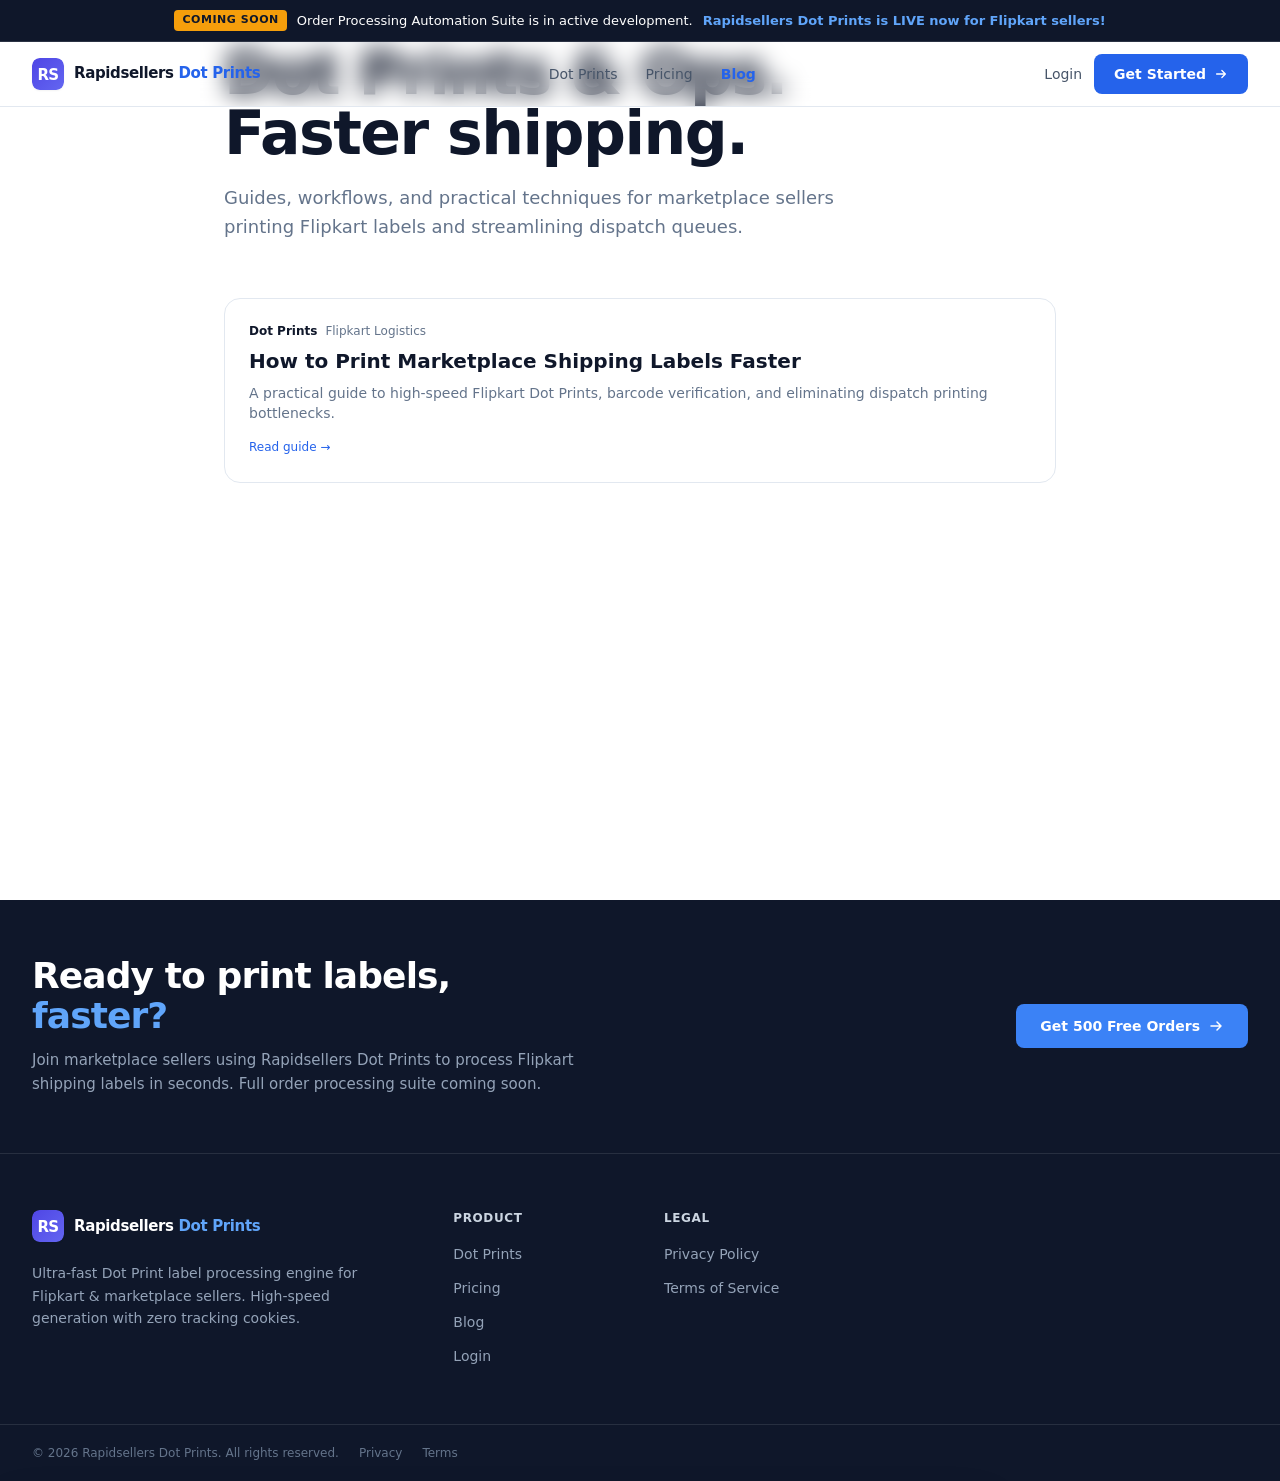
==== commit f94b5022: "Use official Rapidsellers RS logo from rs-wrangler for navbar, footer, and favicon" ====
--- a/blog/index.html
+++ b/blog/index.html
@@ -1,4 +1,4 @@
-<!DOCTYPE html><html lang="en"> <head><meta charset="UTF-8"><meta name="viewport" content="width=device-width, initial-scale=1.0"><meta name="description" content="Marketplace shipping label automation, Flipkart Dot Prints workflows, and practical seller guides — Rapidsellers Dot Prints."><title>Blog — Rapidsellers Dot Prints</title><link rel="icon" type="image/svg+xml" href="/favicon.svg"><link rel="preconnect" href="https://fonts.googleapis.com"><link rel="preconnect" href="https://fonts.gstatic.com" crossorigin><link rel="stylesheet" href="/_astro/index.BEs_39U-.css"><link rel="stylesheet" href="/_astro/faster-deals-automation.D9K2PXtb.css"><script type="module" src="/_astro/hoisted.BjCrbnzM.js"></script></head> <body> <header id="navbar" class="fixed top-0 left-0 right-0 z-50 transition-all duration-300 bg-white/95 backdrop-blur-md border-b border-border"> <div id="coming-soon-banner" style="background-color: #0f172a; color: #ffffff; padding: 10px 16px; border-bottom: 1px solid rgba(255, 255, 255, 0.12); font-size: 13px; line-height: 1.5; text-align: center;"> <div style="max-width: 1280px; margin: 0 auto; display: flex; align-items: center; justify-content: center; gap: 10px; flex-wrap: wrap;"> <span style="background-color: #f59e0b; color: #0f172a; font-weight: 800; font-size: 11px; padding: 2px 8px; border-radius: 4px; text-transform: uppercase; letter-spacing: 0.05em; display: inline-flex; align-items: center;">Coming Soon</span> <span style="color: #ffffff; font-weight: 500;">Order Processing Automation Suite is in active development.</span> <span style="color: #64748b;" class="hidden sm:inline">•</span> <span style="color: #60a5fa; font-weight: 700;">Rapidsellers Dot Prints is LIVE now for Flipkart sellers!</span> </div> </div> <nav class="max-w-7xl mx-auto px-4 sm:px-6 lg:px-8"> <div class="flex items-center justify-between h-16"> <a href="/" class="flex items-center gap-2.5 flex-shrink-0 group"> <div class="w-8 h-8 rounded-lg bg-brand-600 flex items-center justify-center shadow-sm group-hover:shadow-brand-300/40 transition-shadow duration-300"> <svg width="18" height="18" viewBox="0 0 18 18" fill="none" xmlns="http://www.w3.org/2000/svg"> <rect x="2" y="2" width="6" height="6" rx="1.5" fill="white" opacity="0.9"></rect> <rect x="10" y="2" width="6" height="6" rx="1.5" fill="white" opacity="0.6"></rect> <rect x="2" y="10" width="6" height="6" rx="1.5" fill="white" opacity="0.6"></rect> <rect x="10" y="10" width="6" height="6" rx="1.5" fill="white" opacity="0.9"></rect> </svg> </div> <span class="text-[15px] font-bold tracking-tight text-ink">Rapidsellers <span class="text-brand-600">Dot Prints</span></span> </a> <ul class="hidden md:flex items-center gap-1"> <li class="relative dropdown-trigger"> <a href="/" class="nav-link px-3 py-2 rounded-md hover:bg-surface transition-colors">Dot Prints</a> </li> <li class="relative dropdown-trigger"> <a href="/pricing" class="nav-link px-3 py-2 rounded-md hover:bg-surface transition-colors">Pricing</a> </li> <li class="relative dropdown-trigger"> <a href="/blog" class="nav-link px-3 py-2 rounded-md hover:bg-surface transition-colors text-brand-600 font-semibold">Blog</a> </li> </ul> <div class="hidden md:flex items-center gap-3"> <a href="https://app.rapidsellers.online" class="btn-ghost text-sm text-slate-600 hover:text-ink font-medium">Login</a> <a href="/pricing" class="btn-primary text-sm"> Get Started <svg class="w-3.5 h-3.5" fill="none" viewBox="0 0 16 16"><path d="M3 8h10M9 4l4 4-4 4" stroke="currentColor" stroke-width="1.5" stroke-linecap="round" stroke-linejoin="round"></path></svg> </a> </div> <button id="menu-btn" class="md:hidden p-2 rounded-lg hover:bg-surface transition-colors" aria-label="Menu"> <svg class="w-5 h-5 text-ink" fill="none" viewBox="0 0 20 20"><path d="M3 5h14M3 10h14M3 15h14" stroke="currentColor" stroke-width="1.5" stroke-linecap="round"></path></svg> </button> </div> <div id="mobile-menu" class="hidden md:hidden border-t border-border pb-4 pt-3"> <div class="space-y-1"> <a href="/" class="flex px-3 py-2 rounded-lg text-sm text-ink hover:bg-surface">Dot Prints</a> <a href="/pricing" class="flex px-3 py-2 rounded-lg text-sm text-ink hover:bg-surface">Pricing</a> <a href="/blog" class="flex px-3 py-2 rounded-lg text-sm text-ink hover:bg-surface font-semibold text-brand-600">Blog</a> </div> <div class="px-3 pt-3 border-t border-border mt-3 space-y-2"> <a href="https://app.rapidsellers.online" class="block text-center py-2 text-sm font-medium text-ink">Login</a> <a href="/pricing" class="btn-primary w-full justify-center">Get Started</a> </div> </div> </nav> </header> <main class="pt-32 pb-24 min-h-screen bg-white"> <div class="max-w-4xl mx-auto px-4 sm:px-6 lg:px-8"> <div class="mb-14"> <span class="section-label mb-4 inline-flex"><span class="w-1.5 h-1.5 rounded-full bg-brand-500 animate-pulse-slow"></span> Seller Insights</span> <h1 class="text-5xl sm:text-6xl font-black text-ink tracking-tight leading-none"> Dot Prints &amp; Ops.<br> Faster shipping. </h1> <p class="mt-5 max-w-2xl text-lg text-muted leading-relaxed"> Guides, workflows, and practical techniques for marketplace sellers printing Flipkart labels and streamlining dispatch queues. </p> </div> <ul class="space-y-6"> <li> <a href="/blog/faster-deals-automation" class="block card-feature p-6 group"> <div class="flex items-center gap-2 mb-2"> <span class="text-xs font-semibold px-2 py-0.5 rounded bg-brand-100 text-brand-700">Dot Prints</span> <span class="text-xs text-muted">Flipkart Logistics</span> </div> <h2 class="text-xl font-bold text-ink group-hover:text-brand-600 transition-colors">How to Print Marketplace Shipping Labels Faster</h2> <p class="text-muted text-sm mt-2">A practical guide to high-speed Flipkart Dot Prints, barcode verification, and eliminating dispatch printing bottlenecks.</p> <span class="btn-ghost mt-4 inline-flex text-xs">Read guide →</span> </a> </li> </ul> </div> </main> <footer class="bg-ink text-white"> <div class="border-b border-white/10"> <div class="max-w-7xl mx-auto px-4 sm:px-6 lg:px-8 py-14"> <div class="flex flex-col lg:flex-row items-start lg:items-center justify-between gap-8"> <div class="max-w-xl"> <h2 class="text-3xl sm:text-4xl font-black tracking-tight leading-tight"> Ready to print labels,<br> <span class="text-brand-400">faster?</span> </h2> <p class="text-slate-400 mt-3 text-[15px] leading-relaxed"> Join marketplace sellers using Rapidsellers Dot Prints to process Flipkart shipping labels in seconds. Full order processing suite coming soon. </p> </div> <div class="flex flex-wrap gap-3 flex-shrink-0"> <a href="/pricing" class="inline-flex items-center gap-2 bg-brand-500 hover:bg-brand-400 text-white font-semibold text-sm px-6 py-3 rounded-lg transition-all duration-200 hover:shadow-lg hover:shadow-brand-900/30 hover:-translate-y-px"> Get 500 Free Orders <svg class="w-4 h-4" fill="none" viewBox="0 0 16 16"><path d="M3 8h10M9 4l4 4-4 4" stroke="currentColor" stroke-width="1.5" stroke-linecap="round" stroke-linejoin="round"></path></svg> </a> </div> </div> </div> </div> <div class="max-w-7xl mx-auto px-4 sm:px-6 lg:px-8 py-14"> <div class="grid grid-cols-2 md:grid-cols-6 gap-8 lg:gap-12"> <div class="col-span-2"> <a href="/" class="flex items-center gap-2.5 group mb-5"> <div class="w-8 h-8 rounded-lg bg-brand-600 flex items-center justify-center"> <svg width="18" height="18" viewBox="0 0 18 18" fill="none"><rect x="2" y="2" width="6" height="6" rx="1.5" fill="white" opacity="0.9"></rect><rect x="10" y="2" width="6" height="6" rx="1.5" fill="white" opacity="0.6"></rect><rect x="2" y="10" width="6" height="6" rx="1.5" fill="white" opacity="0.6"></rect><rect x="10" y="10" width="6" height="6" rx="1.5" fill="white" opacity="0.9"></rect></svg> </div> <span class="text-[15px] font-bold tracking-tight text-white">Rapidsellers <span class="text-brand-400">Dot Prints</span></span> </a> <p class="text-slate-400 text-sm leading-relaxed mb-6"> Ultra-fast Dot Print label processing engine for Flipkart &amp; marketplace sellers. High-speed generation with zero tracking cookies. </p> </div> <div class="col-span-1"> <h3 class="text-xs font-semibold text-slate-300 uppercase tracking-wider mb-4">Product</h3> <ul class="space-y-2.5"> <li><a href="/" class="text-sm text-slate-400 hover:text-white transition-colors">Dot Prints</a></li> <li><a href="/pricing" class="text-sm text-slate-400 hover:text-white transition-colors">Pricing</a></li> <li><a href="/blog" class="text-sm text-slate-400 hover:text-white transition-colors">Blog</a></li><li><a href="https://app.rapidsellers.online" class="text-sm text-slate-400 hover:text-white transition-colors">Login</a></li> </ul> </div> <div class="col-span-1"> <h3 class="text-xs font-semibold text-slate-300 uppercase tracking-wider mb-4">Legal</h3> <ul class="space-y-2.5"> <li><a href="/privacy" class="text-sm text-slate-400 hover:text-white transition-colors">Privacy Policy</a></li> <li><a href="/terms" class="text-sm text-slate-400 hover:text-white transition-colors">Terms of Service</a></li> </ul> </div> </div> </div> <div class="border-t border-white/10"> <div class="max-w-7xl mx-auto px-4 sm:px-6 lg:px-8 py-5"> <div class="flex flex-col sm:flex-row items-center justify-between gap-4"> <div class="flex flex-wrap items-center gap-x-5 gap-y-2 text-xs text-slate-500"> <span>© 2026 Rapidsellers Dot Prints. All rights reserved.</span> <a href="/privacy" class="hover:text-slate-300 transition-colors">Privacy</a> <a href="/terms" class="hover:text-slate-300 transition-colors">Terms</a> </div> </div> </div> </div> </footer> <!-- Zero Cookie Permission / Notice Prompt --> <div id="cookie-notice-banner" class="fixed bottom-4 right-4 left-4 sm:left-auto sm:max-w-md bg-white/95 backdrop-blur-md border border-slate-200 shadow-2xl rounded-2xl p-4 z-50 transition-all duration-300 transform translate-y-0" role="region" aria-label="Cookie and Privacy Notice"> <div class="flex items-start gap-3"> <div class="w-8 h-8 rounded-lg bg-brand-50 flex items-center justify-center flex-shrink-0 text-brand-600 mt-0.5"> <svg class="w-5 h-5" fill="none" viewBox="0 0 24 24" stroke="currentColor"><path stroke-linecap="round" stroke-linejoin="round" stroke-width="2" d="M9 12l2 2 4-4m5.618-4.016A11.955 11.955 0 0112 2.944a11.955 11.955 0 01-8.618 3.04A12.02 12.02 0 003 9c0 5.591 3.824 10.29 9 11.622 5.176-1.332 9-6.03 9-11.622 0-1.042-.133-2.052-.382-3.016z" /></svg> </div> <div class="flex-1 text-xs text-slate-600 leading-relaxed"> <p class="font-semibold text-slate-900 mb-0.5">100% Cookie-Free Platform</p> <p>Rapidsellers Dot Prints does <strong>not</strong> collect or store any cookies or tracking scripts. Your browsing and operations remain entirely private. <a href="/privacy" class="text-brand-600 hover:text-brand-700 underline font-medium">Read Policy</a></p> </div> <button id="dismiss-cookie-btn" class="px-3 py-1.5 bg-brand-600 hover:bg-brand-500 text-white text-xs font-semibold rounded-lg shadow-sm transition-colors flex-shrink-0"> Got it </button> </div> </div> <script> (function() { var banner = document.getElementById('cookie-notice-banner'); var btn = document.getElementById('dismiss-cookie-btn'); if (localStorage.getItem('rp_cookies_acknowledged') === 'true') { if (banner) banner.style.display = 'none'; } else if (btn && banner) { btn.addEventListener('click', function() { localStorage.setItem('rp_cookies_acknowledged', 'true'); banner.style.opacity = '0'; banner.style.transform = 'translateY(12px)'; setTimeout(function() { banner.style.display = 'none'; }, 300); }); } })(); </script> <!--Start of Tawk.to Script-->
+<!DOCTYPE html><html lang="en"> <head><meta charset="UTF-8"><meta name="viewport" content="width=device-width, initial-scale=1.0"><meta name="description" content="Marketplace shipping label automation, Flipkart Dot Prints workflows, and practical seller guides — Rapidsellers Dot Prints."><title>Blog — Rapidsellers Dot Prints</title><link rel="icon" type="image/svg+xml" href="/favicon.svg"><link rel="preconnect" href="https://fonts.googleapis.com"><link rel="preconnect" href="https://fonts.gstatic.com" crossorigin><link rel="stylesheet" href="/_astro/index.BEs_39U-.css"><link rel="stylesheet" href="/_astro/faster-deals-automation.D9K2PXtb.css"><script type="module" src="/_astro/hoisted.BjCrbnzM.js"></script></head> <body> <header id="navbar" class="fixed top-0 left-0 right-0 z-50 transition-all duration-300 bg-white/95 backdrop-blur-md border-b border-border"> <div id="coming-soon-banner" style="background-color: #0f172a; color: #ffffff; padding: 10px 16px; border-bottom: 1px solid rgba(255, 255, 255, 0.12); font-size: 13px; line-height: 1.5; text-align: center;"> <div style="max-width: 1280px; margin: 0 auto; display: flex; align-items: center; justify-content: center; gap: 10px; flex-wrap: wrap;"> <span style="background-color: #f59e0b; color: #0f172a; font-weight: 800; font-size: 11px; padding: 2px 8px; border-radius: 4px; text-transform: uppercase; letter-spacing: 0.05em; display: inline-flex; align-items: center;">Coming Soon</span> <span style="color: #ffffff; font-weight: 500;">Order Processing Automation Suite is in active development.</span> <span style="color: #64748b;" class="hidden sm:inline">•</span> <span style="color: #60a5fa; font-weight: 700;">Rapidsellers Dot Prints is LIVE now for Flipkart sellers!</span> </div> </div> <nav class="max-w-7xl mx-auto px-4 sm:px-6 lg:px-8"> <div class="flex items-center justify-between h-16"> <a href="/" class="flex items-center gap-2.5 flex-shrink-0 group"> <svg width="32" height="32" viewBox="0 0 64 64" fill="none" xmlns="http://www.w3.org/2000/svg" class="shrink-0 select-none rounded-lg shadow-sm group-hover:shadow-brand-300/40 transition-shadow duration-300"> <defs> <linearGradient id="rs-logo-grad" x1="0%" y1="0%" x2="100%" y2="100%"> <stop offset="0%" stop-color="#4f46e5" /> <stop offset="100%" stop-color="#6366f1" /> </linearGradient> </defs> <rect width="64" height="64" rx="14" fill="url(#rs-logo-grad)" /> <text x="32" y="43" fill="#ffffff" font-family="system-ui, -apple-system, BlinkMacSystemFont, 'Segoe UI', Roboto, sans-serif" font-size="30" font-weight="800" letter-spacing="-1.5" text-anchor="middle">RS</text> </svg> <span class="text-[15px] font-bold tracking-tight text-ink">Rapidsellers <span class="text-brand-600">Dot Prints</span></span> </a> <ul class="hidden md:flex items-center gap-1"> <li class="relative dropdown-trigger"> <a href="/" class="nav-link px-3 py-2 rounded-md hover:bg-surface transition-colors">Dot Prints</a> </li> <li class="relative dropdown-trigger"> <a href="/pricing" class="nav-link px-3 py-2 rounded-md hover:bg-surface transition-colors">Pricing</a> </li> <li class="relative dropdown-trigger"> <a href="/blog" class="nav-link px-3 py-2 rounded-md hover:bg-surface transition-colors text-brand-600 font-semibold">Blog</a> </li> </ul> <div class="hidden md:flex items-center gap-3"> <a href="https://app.rapidsellers.online" class="btn-ghost text-sm text-slate-600 hover:text-ink font-medium">Login</a> <a href="/pricing" class="btn-primary text-sm"> Get Started <svg class="w-3.5 h-3.5" fill="none" viewBox="0 0 16 16"><path d="M3 8h10M9 4l4 4-4 4" stroke="currentColor" stroke-width="1.5" stroke-linecap="round" stroke-linejoin="round"></path></svg> </a> </div> <button id="menu-btn" class="md:hidden p-2 rounded-lg hover:bg-surface transition-colors" aria-label="Menu"> <svg class="w-5 h-5 text-ink" fill="none" viewBox="0 0 20 20"><path d="M3 5h14M3 10h14M3 15h14" stroke="currentColor" stroke-width="1.5" stroke-linecap="round"></path></svg> </button> </div> <div id="mobile-menu" class="hidden md:hidden border-t border-border pb-4 pt-3"> <div class="space-y-1"> <a href="/" class="flex px-3 py-2 rounded-lg text-sm text-ink hover:bg-surface">Dot Prints</a> <a href="/pricing" class="flex px-3 py-2 rounded-lg text-sm text-ink hover:bg-surface">Pricing</a> <a href="/blog" class="flex px-3 py-2 rounded-lg text-sm text-ink hover:bg-surface font-semibold text-brand-600">Blog</a> </div> <div class="px-3 pt-3 border-t border-border mt-3 space-y-2"> <a href="https://app.rapidsellers.online" class="block text-center py-2 text-sm font-medium text-ink">Login</a> <a href="/pricing" class="btn-primary w-full justify-center">Get Started</a> </div> </div> </nav> </header> <main class="pt-32 pb-24 min-h-screen bg-white"> <div class="max-w-4xl mx-auto px-4 sm:px-6 lg:px-8"> <div class="mb-14"> <span class="section-label mb-4 inline-flex"><span class="w-1.5 h-1.5 rounded-full bg-brand-500 animate-pulse-slow"></span> Seller Insights</span> <h1 class="text-5xl sm:text-6xl font-black text-ink tracking-tight leading-none"> Dot Prints &amp; Ops.<br> Faster shipping. </h1> <p class="mt-5 max-w-2xl text-lg text-muted leading-relaxed"> Guides, workflows, and practical techniques for marketplace sellers printing Flipkart labels and streamlining dispatch queues. </p> </div> <ul class="space-y-6"> <li> <a href="/blog/faster-deals-automation" class="block card-feature p-6 group"> <div class="flex items-center gap-2 mb-2"> <span class="text-xs font-semibold px-2 py-0.5 rounded bg-brand-100 text-brand-700">Dot Prints</span> <span class="text-xs text-muted">Flipkart Logistics</span> </div> <h2 class="text-xl font-bold text-ink group-hover:text-brand-600 transition-colors">How to Print Marketplace Shipping Labels Faster</h2> <p class="text-muted text-sm mt-2">A practical guide to high-speed Flipkart Dot Prints, barcode verification, and eliminating dispatch printing bottlenecks.</p> <span class="btn-ghost mt-4 inline-flex text-xs">Read guide →</span> </a> </li> </ul> </div> </main> <footer class="bg-ink text-white"> <div class="border-b border-white/10"> <div class="max-w-7xl mx-auto px-4 sm:px-6 lg:px-8 py-14"> <div class="flex flex-col lg:flex-row items-start lg:items-center justify-between gap-8"> <div class="max-w-xl"> <h2 class="text-3xl sm:text-4xl font-black tracking-tight leading-tight"> Ready to print labels,<br> <span class="text-brand-400">faster?</span> </h2> <p class="text-slate-400 mt-3 text-[15px] leading-relaxed"> Join marketplace sellers using Rapidsellers Dot Prints to process Flipkart shipping labels in seconds. Full order processing suite coming soon. </p> </div> <div class="flex flex-wrap gap-3 flex-shrink-0"> <a href="/pricing" class="inline-flex items-center gap-2 bg-brand-500 hover:bg-brand-400 text-white font-semibold text-sm px-6 py-3 rounded-lg transition-all duration-200 hover:shadow-lg hover:shadow-brand-900/30 hover:-translate-y-px"> Get 500 Free Orders <svg class="w-4 h-4" fill="none" viewBox="0 0 16 16"><path d="M3 8h10M9 4l4 4-4 4" stroke="currentColor" stroke-width="1.5" stroke-linecap="round" stroke-linejoin="round"></path></svg> </a> </div> </div> </div> </div> <div class="max-w-7xl mx-auto px-4 sm:px-6 lg:px-8 py-14"> <div class="grid grid-cols-2 md:grid-cols-6 gap-8 lg:gap-12"> <div class="col-span-2"> <a href="/" class="flex items-center gap-2.5 group mb-5"> <svg width="32" height="32" viewBox="0 0 64 64" fill="none" xmlns="http://www.w3.org/2000/svg" class="shrink-0 select-none rounded-lg shadow-sm"> <defs> <linearGradient id="rs-logo-grad-footer" x1="0%" y1="0%" x2="100%" y2="100%"> <stop offset="0%" stop-color="#4f46e5" /> <stop offset="100%" stop-color="#6366f1" /> </linearGradient> </defs> <rect width="64" height="64" rx="14" fill="url(#rs-logo-grad-footer)" /> <text x="32" y="43" fill="#ffffff" font-family="system-ui, -apple-system, BlinkMacSystemFont, 'Segoe UI', Roboto, sans-serif" font-size="30" font-weight="800" letter-spacing="-1.5" text-anchor="middle">RS</text> </svg> <span class="text-[15px] font-bold tracking-tight text-white">Rapidsellers <span class="text-brand-400">Dot Prints</span></span> </a> <p class="text-slate-400 text-sm leading-relaxed mb-6"> Ultra-fast Dot Print label processing engine for Flipkart &amp; marketplace sellers. High-speed generation with zero tracking cookies. </p> </div> <div class="col-span-1"> <h3 class="text-xs font-semibold text-slate-300 uppercase tracking-wider mb-4">Product</h3> <ul class="space-y-2.5"> <li><a href="/" class="text-sm text-slate-400 hover:text-white transition-colors">Dot Prints</a></li> <li><a href="/pricing" class="text-sm text-slate-400 hover:text-white transition-colors">Pricing</a></li> <li><a href="/blog" class="text-sm text-slate-400 hover:text-white transition-colors">Blog</a></li><li><a href="https://app.rapidsellers.online" class="text-sm text-slate-400 hover:text-white transition-colors">Login</a></li> </ul> </div> <div class="col-span-1"> <h3 class="text-xs font-semibold text-slate-300 uppercase tracking-wider mb-4">Legal</h3> <ul class="space-y-2.5"> <li><a href="/privacy" class="text-sm text-slate-400 hover:text-white transition-colors">Privacy Policy</a></li> <li><a href="/terms" class="text-sm text-slate-400 hover:text-white transition-colors">Terms of Service</a></li> </ul> </div> </div> </div> <div class="border-t border-white/10"> <div class="max-w-7xl mx-auto px-4 sm:px-6 lg:px-8 py-5"> <div class="flex flex-col sm:flex-row items-center justify-between gap-4"> <div class="flex flex-wrap items-center gap-x-5 gap-y-2 text-xs text-slate-500"> <span>© 2026 Rapidsellers Dot Prints. All rights reserved.</span> <a href="/privacy" class="hover:text-slate-300 transition-colors">Privacy</a> <a href="/terms" class="hover:text-slate-300 transition-colors">Terms</a> </div> </div> </div> </div> </footer> <!-- Zero Cookie Permission / Notice Prompt --> <div id="cookie-notice-banner" class="fixed bottom-4 right-4 left-4 sm:left-auto sm:max-w-md bg-white/95 backdrop-blur-md border border-slate-200 shadow-2xl rounded-2xl p-4 z-50 transition-all duration-300 transform translate-y-0" role="region" aria-label="Cookie and Privacy Notice"> <div class="flex items-start gap-3"> <div class="w-8 h-8 rounded-lg bg-brand-50 flex items-center justify-center flex-shrink-0 text-brand-600 mt-0.5"> <svg class="w-5 h-5" fill="none" viewBox="0 0 24 24" stroke="currentColor"><path stroke-linecap="round" stroke-linejoin="round" stroke-width="2" d="M9 12l2 2 4-4m5.618-4.016A11.955 11.955 0 0112 2.944a11.955 11.955 0 01-8.618 3.04A12.02 12.02 0 003 9c0 5.591 3.824 10.29 9 11.622 5.176-1.332 9-6.03 9-11.622 0-1.042-.133-2.052-.382-3.016z" /></svg> </div> <div class="flex-1 text-xs text-slate-600 leading-relaxed"> <p class="font-semibold text-slate-900 mb-0.5">100% Cookie-Free Platform</p> <p>Rapidsellers Dot Prints does <strong>not</strong> collect or store any cookies or tracking scripts. Your browsing and operations remain entirely private. <a href="/privacy" class="text-brand-600 hover:text-brand-700 underline font-medium">Read Policy</a></p> </div> <button id="dismiss-cookie-btn" class="px-3 py-1.5 bg-brand-600 hover:bg-brand-500 text-white text-xs font-semibold rounded-lg shadow-sm transition-colors flex-shrink-0"> Got it </button> </div> </div> <script> (function() { var banner = document.getElementById('cookie-notice-banner'); var btn = document.getElementById('dismiss-cookie-btn'); if (localStorage.getItem('rp_cookies_acknowledged') === 'true') { if (banner) banner.style.display = 'none'; } else if (btn && banner) { btn.addEventListener('click', function() { localStorage.setItem('rp_cookies_acknowledged', 'true'); banner.style.opacity = '0'; banner.style.transform = 'translateY(12px)'; setTimeout(function() { banner.style.display = 'none'; }, 300); }); } })(); </script> <!--Start of Tawk.to Script-->
 <script type=text/javascript>
 var Tawk_API=Tawk_API||{}, Tawk_LoadStart=new Date();
 (function(){
